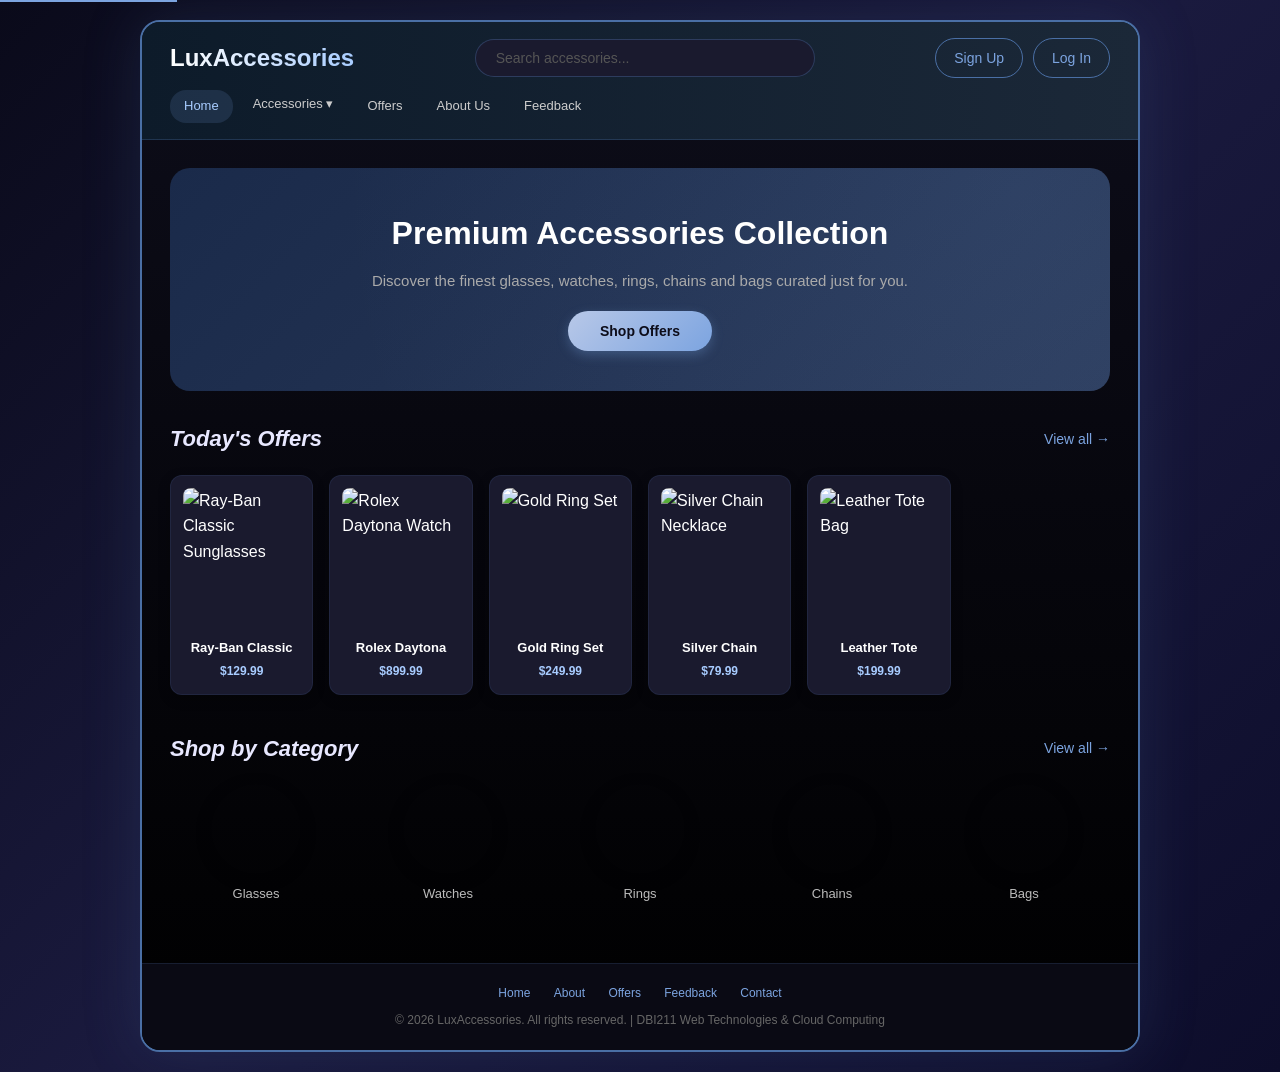
==== index.html @ 59a87c97 "Create index.html" ====
<!DOCTYPE html>
<html lang="en">
<head>
    <meta charset="UTF-8">
    <meta name="viewport" content="width=device-width, initial-scale=1.0">
    <meta name="description" content="LuxAccessories - Premium accessories store for glasses, watches, rings, chains and bags">
    <meta name="author" content="DBI211 Group Project">
    <title>LuxAccessories - Premium Accessories Store</title>
    <style>
        /* ===== CSS RESET & VARIABLES ===== */
        :root {
            --primary: #7ca4e0;
            --primary-light: #a8ccff;
            --primary-dark: #4a6fa5;
            --accent: #b8c8e8;
            --bg-dark: #0a0a1a;
            --bg-card: #0d0d1a;
            --bg-surface: #1a1a2e;
            --text: #ffffff;
            --text-muted: #aaaaaa;
            --text-dim: #666666;
            --success: #4CAF50;
            --danger: #e74c3c;
            --radius: 12px;
            --radius-lg: 20px;
            --shadow: 0 4px 20px rgba(74,111,165,0.2);
        }
        * { margin: 0; padding: 0; box-sizing: border-box; }
        body {
            font-family: 'Segoe UI', Tahoma, Geneva, Verdana, sans-serif;
            background: linear-gradient(135deg, #0a0a1a 0%, #1a1a3e 50%, #0d0d2b 100%);
            color: var(--text);
            min-height: 100vh;
            line-height: 1.6;
        }

        /* ===== MAIN SITE CONTAINER ===== */
        .site-wrapper {
            max-width: 1000px;
            margin: 20px auto;
            background: linear-gradient(180deg, #0d0d1a 0%, #000 100%);
            border: 2px solid var(--primary-dark);
            border-radius: var(--radius-lg);
            box-shadow: 0 0 60px rgba(74,111,165,0.2), inset 0 1px 0 rgba(255,255,255,0.05);
            overflow: hidden;
            min-height: 95vh;
            display: flex;
            flex-direction: column;
        }

        /* ===== HEADER & NAV ===== */
        .site-header {
            background: linear-gradient(90deg, #0d1b2a, #1b2838);
            padding: 16px 28px;
            border-bottom: 1px solid rgba(74,111,165,0.3);
        }
        .header-top {
            display: flex;
            align-items: center;
            justify-content: space-between;
            margin-bottom: 12px;
        }
        .logo {
            font-size: 24px;
            font-weight: 800;
            background: linear-gradient(90deg, #fff, var(--primary-light));
            -webkit-background-clip: text;
            -webkit-text-fill-color: transparent;
            background-clip: text;
            cursor: pointer;
        }
        .search-bar {
            background: var(--bg-surface);
            border: 1px solid rgba(74,111,165,0.4);
            border-radius: 24px;
            padding: 10px 20px;
            color: #fff;
            width: 340px;
            outline: none;
            font-size: 14px;
            transition: border-color 0.3s, box-shadow 0.3s;
        }
        .search-bar:focus {
            border-color: var(--primary);
            box-shadow: 0 0 12px rgba(124,164,224,0.3);
        }
        .search-bar::placeholder { color: #555; }
        .auth-links { display: flex; gap: 10px; }
        .auth-links a {
            color: var(--primary);
            text-decoration: none;
            font-size: 14px;
            font-weight: 500;
            padding: 8px 18px;
            border-radius: 20px;
            border: 1px solid var(--primary-dark);
            transition: all 0.25s;
            cursor: pointer;
        }
        .auth-links a:hover {
            background: var(--primary);
            color: #000;
        }
        /* Navigation Menu */
        .nav-menu {
            display: flex;
            gap: 6px;
            flex-wrap: wrap;
        }
        .nav-menu a {
            color: #ccc;
            text-decoration: none;
            font-size: 13px;
            padding: 6px 14px;
            border-radius: 16px;
            transition: all 0.2s;
            cursor: pointer;
        }
        .nav-menu a:hover, .nav-menu a.active {
            background: rgba(124,164,224,0.15);
            color: var(--primary-light);
        }

        /* ===== MAIN CONTENT ===== */
        .main-content { flex: 1; padding: 28px; }
        .page { display: none; animation: fadeIn 0.35s ease; }
        .page.active { display: block; }
        @keyframes fadeIn {
            from { opacity: 0; transform: translateY(10px); }
            to { opacity: 1; transform: translateY(0); }
        }

        /* ===== FOOTER ===== */
        .site-footer {
            background: #0a0a14;
            border-top: 1px solid rgba(74,111,165,0.2);
            padding: 20px 28px;
            text-align: center;
            font-size: 12px;
            color: var(--text-dim);
        }
        .footer-links { margin-bottom: 8px; }
        .footer-links a {
            color: var(--primary);
            text-decoration: none;
            margin: 0 10px;
            font-size: 12px;
        }
        .footer-links a:hover { text-decoration: underline; }

        /* ===== SECTION STYLES ===== */
        .section-header {
            display: flex;
            justify-content: space-between;
            align-items: center;
            margin-bottom: 18px;
        }
        .section-title {
            font-size: 22px;
            font-weight: 700;
            font-style: italic;
            color: #e8e8ff;
        }
        .view-all-link {
            color: var(--primary);
            text-decoration: none;
            font-size: 14px;
            cursor: pointer;
            transition: color 0.2s;
        }
        .view-all-link:hover { color: var(--primary-light); }

        /* ===== PRODUCT CARDS ===== */
        .products-grid {
            display: grid;
            grid-template-columns: repeat(auto-fill, minmax(140px, 1fr));
            gap: 16px;
            margin-bottom: 36px;
        }
        .product-card {
            background: #1a1a2e;
            border-radius: var(--radius);
            display: flex;
            flex-direction: column;
            align-items: center;
            justify-content: flex-end;
            padding: 12px;
            cursor: pointer;
            transition: transform 0.25s, box-shadow 0.25s;
            box-shadow: 0 4px 12px rgba(0,0,0,0.3);
            position: relative;
            overflow: hidden;
            border: 1px solid rgba(74,111,165,0.15);
        }
        .product-card img {
            width: 100%;
            height: 140px;
            object-fit: cover;
            border-radius: 8px;
            margin-bottom: 10px;
            image-rendering: auto;
            -webkit-backface-visibility: hidden;
            backface-visibility: hidden;
            transform: translateZ(0);
            transition: opacity 0.4s ease, transform 0.3s ease;
        }
        .product-card img.loaded { opacity: 1; }
        .product-card img:not(.loaded) { opacity: 0.6; }
        .product-card:active { transform: scale(0.97); }
        /* Product Detail Modal */
        .modal-overlay {
            position:fixed; top:0; left:0; width:100%; height:100%;
            background:rgba(0,0,0,0.85); z-index:9999;
            display:flex; align-items:center; justify-content:center;
            opacity:0; pointer-events:none;
            transition: opacity 0.3s ease;
            backdrop-filter: blur(4px);
        }
        .modal-overlay.active { opacity:1; pointer-events:all; }
        .modal-box {
            background:#1a1a2e; border-radius:var(--radius-lg); padding:30px; max-width:420px; width:90%;
            text-align:center; border:1px solid var(--primary-dark); box-shadow:0 0 50px rgba(124,164,224,0.35);
            transform: scale(0.9) translateY(20px);
            transition: transform 0.3s cubic-bezier(0.34,1.56,0.64,1);
        }
        .modal-overlay.active .modal-box { transform: scale(1) translateY(0); }
        .modal-box img { width:100%; height:220px; object-fit:cover; border-radius:var(--radius); margin-bottom:16px; }
        .modal-box h3 { color:#fff; margin-bottom:8px; font-size:20px; }
        .modal-box .price { color:var(--primary-light); font-size:18px; font-weight:700; margin-bottom:16px; display:block; }
        .modal-box .btn { margin:6px; }
        .product-card:hover {
            transform: translateY(-5px) scale(1.02);
            box-shadow: 0 12px 30px rgba(74,111,165,0.4);
            border-color: rgba(124,164,224,0.4);
        }
        .product-card span {
            color: #fff;
            font-weight: 600;
            font-size: 13px;
        }
        .product-card .price {
            font-size: 12px;
            color: var(--primary-light);
            margin-top: 4px;
            font-weight: 700;
        }

        /* ===== CATEGORY CIRCLES ===== */
        .categories-grid {
            display: grid;
            grid-template-columns: repeat(5, 1fr);
            gap: 20px;
            margin-bottom: 30px;
        }
        .category-item {
            display: flex;
            flex-direction: column;
            align-items: center;
            gap: 10px;
            cursor: pointer;
        }
        .category-circle {
            width: 90px;
            height: 90px;
            background: linear-gradient(145deg, #b8c8e8, #8a9fc8);
            border-radius: 50%;
            display: flex;
            align-items: center;
            justify-content: center;
            font-size: 28px;
            transition: transform 0.3s, box-shadow 0.3s;
            box-shadow: 0 4px 15px rgba(0,0,0,0.3);
        }
        .category-item:hover .category-circle {
            transform: scale(1.12);
            box-shadow: 0 8px 25px rgba(124,164,224,0.4);
        }
        .category-label {
            font-size: 13px;
            color: #bbb;
            font-weight: 500;
            transition: color 0.2s;
        }
        .category-item:hover .category-label { color: #fff; }

        /* ===== FORMS ===== */
        .form-page { max-width: 440px; margin: 0 auto; padding: 30px 0; }
        .form-page h2 {
            text-align: center;
            font-size: 28px;
            margin-bottom: 30px;
            background: linear-gradient(90deg, #fff, var(--primary-light));
            -webkit-background-clip: text;
            -webkit-text-fill-color: transparent;
            background-clip: text;
        }
        .form-group { margin-bottom: 18px; }
        .form-group label {
            display: block;
            font-size: 12px;
            color: var(--text-muted);
            margin-bottom: 6px;
            margin-left: 14px;
            font-weight: 500;
        }
        .form-group input, .form-group textarea, .form-group select {
            width: 100%;
            padding: 13px 20px;
            border-radius: 24px;
            border: 2px solid transparent;
            background: #fff;
            color: #000;
            font-size: 14px;
            outline: none;
            transition: border-color 0.3s, box-shadow 0.3s;
            font-family: inherit;
        }
        .form-group textarea {
            border-radius: var(--radius);
            min-height: 100px;
            resize: vertical;
        }
        .form-group select { cursor: pointer; }
        .form-group input:focus, .form-group textarea:focus, .form-group select:focus {
            border-color: var(--primary);
            box-shadow: 0 0 12px rgba(124,164,224,0.25);
        }
        .form-row { display: flex; gap: 12px; }
        .form-row .form-group { flex: 1; }
        .btn {
            padding: 12px 32px;
            border-radius: 24px;
            border: none;
            cursor: pointer;
            font-size: 14px;
            font-weight: 600;
            background: linear-gradient(135deg, var(--accent), var(--primary));
            color: #0d0d1a;
            transition: transform 0.2s, box-shadow 0.2s;
            box-shadow: 0 4px 12px rgba(124,164,224,0.3);
        }
        .btn:hover { transform: translateY(-2px); box-shadow: 0 6px 20px rgba(124,164,224,0.5); }
        .btn:active { transform: translateY(0); }
        .btn-secondary { background: linear-gradient(135deg, #333, #555); color: #fff; }
        .btn-success { background: linear-gradient(135deg, #4CAF50, #66BB6A); color: #fff; }
        .form-buttons { display: flex; gap: 14px; justify-content: center; margin-top: 24px; }
        .form-link { text-align: center; margin-top: 14px; font-size: 13px; color: #888; }
        .form-link a { color: var(--primary); cursor: pointer; text-decoration: none; }
        .form-link a:hover { color: var(--primary-light); }
        .input-wrapper { position: relative; }
        .input-wrapper input { padding-right: 120px; }
        .inline-btn {
            position: absolute; right: 6px; top: 50%; transform: translateY(-50%);
            padding: 8px 14px; border-radius: 18px; border: none;
            background: linear-gradient(135deg, var(--accent), var(--primary));
            font-size: 11px; font-weight: 600; cursor: pointer; color: #0d0d1a;
            transition: transform 0.2s;
        }
        .inline-btn:hover { transform: translateY(-50%) scale(1.05); }

        /* ===== ABOUT PAGE ===== */
        .about-content { max-width: 700px; margin: 0 auto; }
        .about-content h2 { font-size: 26px; margin-bottom: 20px; color: var(--primary-light); }
        .about-content p { color: #ccc; margin-bottom: 14px; font-size: 15px; }
        .about-img-grid {
            display: grid;
            grid-template-columns: repeat(3, 1fr);
            gap: 14px;
            margin: 24px 0;
        }
        .about-img {
            background: linear-gradient(145deg, #b8c8e8, #8a9fc8);
            border-radius: var(--radius);
            aspect-ratio: 4/3;
        }
        .about-table {
            width: 100%;
            border-collapse: collapse;
            margin: 20px 0;
            font-size: 14px;
        }
        .about-table th, .about-table td {
            padding: 12px 16px;
            text-align: left;
            border-bottom: 1px solid rgba(74,111,165,0.2);
        }
        .about-table th {
            background: var(--bg-surface);
            color: var(--primary-light);
            font-weight: 600;
        }
        .about-table td { color: #ccc; }
        .about-table tr:hover td { background: rgba(74,111,165,0.05); }

        /* ===== FEATURES LIST ===== */
        .features-list {
            list-style: none;
            display: grid;
            grid-template-columns: repeat(2, 1fr);
            gap: 12px;
            margin: 20px 0;
        }
        .features-list li {
            background: var(--bg-surface);
            padding: 14px 18px;
            border-radius: var(--radius);
            border-left: 3px solid var(--primary);
            font-size: 14px;
            color: #ccc;
        }

        /* ===== DROPDOWN MENU ===== */
        .dropdown { position: relative; display: inline-block; }
        .dropdown-content {
            display: none;
            position: absolute;
            top: 100%;
            left: 0;
            background: var(--bg-surface);
            border: 1px solid var(--primary-dark);
            border-radius: var(--radius);
            min-width: 160px;
            box-shadow: var(--shadow);
            z-index: 100;
            overflow: hidden;
        }
        .dropdown:hover .dropdown-content { display: block; }
        .dropdown-content a {
            display: block;
            padding: 10px 16px;
            color: #ccc;
            text-decoration: none;
            font-size: 13px;
            transition: background 0.2s;
        }
        .dropdown-content a:hover { background: rgba(124,164,224,0.1); color: #fff; }

        /* ===== RESPONSIVE ===== */
        @media (max-width: 768px) {
            .site-wrapper { margin: 10px; border-radius: 14px; }
            .header-top { flex-wrap: wrap; gap: 10px; }
            .search-bar { width: 100%; order: 3; }
            .categories-grid { grid-template-columns: repeat(3, 1fr); }
            .products-grid { grid-template-columns: repeat(2, 1fr); }
            .about-img-grid { grid-template-columns: repeat(2, 1fr); }
            .features-list { grid-template-columns: 1fr; }
            .form-row { flex-direction: column; }
        }

        /* ===== SCROLLBAR ===== */
        ::-webkit-scrollbar { width: 6px; }
        ::-webkit-scrollbar-track { background: transparent; }
        ::-webkit-scrollbar-thumb { background: var(--primary-dark); border-radius: 3px; }

        /* ===== HERO BANNER ===== */
        .hero-banner {
            background: linear-gradient(135deg, #1a2a4a, #2a3a5a);
            border-radius: var(--radius-lg);
            padding: 40px 30px;
            text-align: center;
            margin-bottom: 30px;
            position: relative;
            overflow: hidden;
        }
        .hero-banner::before {
            content: '';
            position: absolute;
            top: -50%; left: -50%; width: 200%; height: 200%;
            background: radial-gradient(circle at 70% 30%, rgba(124,164,224,0.1), transparent 50%);
        }
        .hero-banner h1 {
            font-size: 32px;
            margin-bottom: 10px;
            position: relative;
        }
        .hero-banner p {
            color: #aaa;
            font-size: 15px;
            position: relative;
        }
        .hero-banner .btn { margin-top: 18px; position: relative; }

        /* Accessibility: skip link */
        .skip-link {
            position: absolute;
            top: -40px;
            left: 0;
            background: var(--primary);
            color: #000;
            padding: 8px 16px;
            z-index: 1000;
            transition: top 0.3s;
        }
        .skip-link:focus { top: 0; }
    </style>
</head>
<body>
<!-- Skip to content for accessibility -->
<a href="#main-content" class="skip-link">Skip to main content</a>

<div class="site-wrapper">
    <!-- ===== HEADER ===== -->
    <header class="site-header">
        <div class="header-top">
            <div class="logo" onclick="showPage('page-home')">LuxAccessories</div>
            <input class="search-bar" type="search" placeholder="Search accessories..." aria-label="Search accessories">
            <div class="auth-links">
                <a onclick="showPage('page-signup')" role="button" tabindex="0">Sign Up</a>
                <a onclick="showPage('page-login')" role="button" tabindex="0">Log In</a>
            </div>
        </div>
        <nav class="nav-menu" aria-label="Main navigation">
            <a onclick="showPage('page-home')" class="active">Home</a>
            <div class="dropdown">
                <a onclick="showPage('page-accessories')">Accessories &#9662;</a>
                <div class="dropdown-content">
                    <a onclick="filterAccessories('all')">All Accessories</a>
                    <a onclick="filterAccessories('glasses')">Glasses</a>
                    <a onclick="filterAccessories('watches')">Watches</a>
                    <a onclick="filterAccessories('rings')">Rings</a>
                    <a onclick="filterAccessories('chains')">Chains</a>
                    <a onclick="filterAccessories('bags')">Bags</a>
                </div>
            </div>
            <a onclick="showPage('page-offers')">Offers</a>
            <a onclick="showPage('page-about')">About Us</a>
            <a onclick="showPage('page-feedback')">Feedback</a>
        </nav>
    </header>

    <!-- ===== MAIN CONTENT ===== -->
    <main class="main-content" id="main-content">

        <!-- PAGE: HOME -->
        <div class="page active" id="page-home">
            <div class="hero-banner">
                <h1>Premium Accessories Collection</h1>
                <p>Discover the finest glasses, watches, rings, chains and bags curated just for you.</p>
                <button class="btn" onclick="showPage('page-offers')">Shop Offers</button>
            </div>

            <div class="section-header">
                <h2 class="section-title">Today's Offers</h2>
                <a class="view-all-link" onclick="showPage('page-offers')">View all &rarr;</a>
            </div>
            <div class="products-grid">
                <div class="product-card"><img src="https://images.unsplash.com/photo-1572635196237-14b3f281503f?w=600&h=600&fit=crop&q=80" alt="Ray-Ban Classic Sunglasses"><span>Ray-Ban Classic</span><span class="price">$129.99</span></div>
                <div class="product-card"><img src="https://images.unsplash.com/photo-1524592094714-0f0654e20314?w=600&h=600&fit=crop&q=80" alt="Rolex Daytona Watch"><span>Rolex Daytona</span><span class="price">$899.99</span></div>
                <div class="product-card"><img src="https://images.unsplash.com/photo-1605100804763-247f67b3557e?w=600&h=600&fit=crop&q=80" alt="Gold Ring Set"><span>Gold Ring Set</span><span class="price">$249.99</span></div>
                <div class="product-card"><img src="https://images.unsplash.com/photo-1599643478518-a784e5dc4c8f?w=600&h=600&fit=crop&q=80" alt="Silver Chain Necklace"><span>Silver Chain</span><span class="price">$79.99</span></div>
                <div class="product-card"><img src="https://images.unsplash.com/photo-1548036328-c9fa89d128fa?w=600&h=600&fit=crop&q=80" alt="Leather Tote Bag"><span>Leather Tote</span><span class="price">$199.99</span></div>
            </div>

            <div class="section-header">
                <h2 class="section-title">Shop by Category</h2>
                <a class="view-all-link" onclick="showPage('page-accessories')">View all &rarr;</a>
            </div>
            <div class="categories-grid">
                <div class="category-item" onclick="showPage('page-accessories')">
                    <div class="category-circle" style="background:url('https://images.unsplash.com/photo-1511499767150-a48a237f0083?w=400&h=400&fit=crop&q=80') center/cover;"></div>
                    <span class="category-label">Glasses</span>
                </div>
                <div class="category-item" onclick="showPage('page-accessories')">
                    <div class="category-circle" style="background:url('https://images.unsplash.com/photo-1523275335684-37898b6baf30?w=400&h=400&fit=crop&q=80') center/cover;"></div>
                    <span class="category-label">Watches</span>
                </div>
                <div class="category-item" onclick="showPage('page-accessories')">
                    <div class="category-circle" style="background:url('https://images.unsplash.com/photo-1603561591411-07134e71a2a9?w=400&h=400&fit=crop&q=80') center/cover;"></div>
                    <span class="category-label">Rings</span>
                </div>
                <div class="category-item" onclick="showPage('page-accessories')">
                    <div class="category-circle" style="background:url('https://images.unsplash.com/photo-1611652022419-a9419f74343d?w=400&h=400&fit=crop&q=80') center/cover;"></div>
                    <span class="category-label">Chains</span>
                </div>
                <div class="category-item" onclick="showPage('page-accessories')">
                    <div class="category-circle" style="background:url('https://images.unsplash.com/photo-1553062407-98eeb64c6a62?w=400&h=400&fit=crop&q=80') center/cover;"></div>
                    <span class="category-label">Bags</span>
                </div>
            </div>
        </div>

        <!-- PAGE: OFFERS -->
        <div class="page" id="page-offers">
            <div class="section-header">
                <h2 class="section-title">All Offers</h2>
            </div>
            <div class="products-grid" id="offers-grid"></div>
        </div>

        <!-- PAGE: ACCESSORIES -->
        <div class="page" id="page-accessories">
            <div class="section-header">
                <h2 class="section-title">Accessories List</h2>
            </div>
            <div class="products-grid" id="accessories-grid"></div>
        </div>

        <!-- PAGE: ABOUT -->
        <div class="page" id="page-about">
            <div class="about-content">
                <h2>About LuxAccessories</h2>
                <p>Welcome to LuxAccessories, your one-stop destination for premium fashion accessories. Founded in 2024, we are passionate about bringing you the finest collection of glasses, watches, rings, chains, and bags from around the world.</p>
                <p>Our team of expert curators hand-picks each item to ensure quality, style, and value. Whether you're looking for a statement piece or everyday elegance, we have something for everyone.</p>

                <div class="about-img-grid">
                    <div class="about-img" title="Our Store" style="background:url('https://images.unsplash.com/photo-1441986300917-64674bd600d8?w=400&h=300&fit=crop') center/cover;"></div>
                    <div class="about-img" title="Our Team" style="background:url('https://images.unsplash.com/photo-1556742049-0cfed4f6a45d?w=400&h=300&fit=crop') center/cover;"></div>
                    <div class="about-img" title="Our Products" style="background:url('https://images.unsplash.com/photo-1490707843896-1812d532f770?w=400&h=300&fit=crop') center/cover;"></div>
                </div>

                <h2 style="font-size:20px; margin-top:30px;">Why Choose Us</h2>
                <ul class="features-list">
                    <li>100% Authentic Products</li>
                    <li>Free Shipping Over $50</li>
                    <li>30-Day Return Policy</li>
                    <li>24/7 Customer Support</li>
                    <li>Secure Payment Options</li>
                    <li>Expert Style Advice</li>
                </ul>

                <h2 style="font-size:20px; margin-top:30px;">Our Product Range</h2>
                <table class="about-table">
                    <thead>
                        <tr><th>Category</th><th>Items Available</th><th>Price Range</th><th>Rating</th></tr>
                    </thead>
                    <tbody>
                        <tr><td>Glasses</td><td>150+</td><td>$49 - $599</td><td>4.8/5</td></tr>
                        <tr><td>Watches</td><td>200+</td><td>$99 - $2,999</td><td>4.9/5</td></tr>
                        <tr><td>Rings</td><td>300+</td><td>$29 - $1,499</td><td>4.7/5</td></tr>
                        <tr><td>Chains</td><td>180+</td><td>$39 - $899</td><td>4.6/5</td></tr>
                        <tr><td>Bags</td><td>250+</td><td>$59 - $1,999</td><td>4.8/5</td></tr>
                    </tbody>
                </table>

                <h2 style="font-size:20px; margin-top:30px;">Visit Us</h2>
                <p>Store Address: 123 Fashion Street, Melbourne VIC 3000, Australia</p>
                <p>Phone: +61 3 9000 1234 | Email: <a href="mailto:info@luxaccessories.com" style="color:var(--primary)">info@luxaccessories.com</a></p>
                <p>Opening Hours: Mon-Sat 9:00 AM - 8:00 PM | Sun 10:00 AM - 6:00 PM</p>
            </div>
        </div>

        <!-- PAGE: FEEDBACK -->
        <div class="page" id="page-feedback">
            <div class="form-page">
                <h2>Send Us Feedback</h2>
                <form id="feedbackForm" onsubmit="return handleFeedback(event)">
                    <div class="form-row">
                        <div class="form-group">
                            <label for="fb-fname">First Name *</label>
                            <input type="text" id="fb-fname" required placeholder="John">
                        </div>
                        <div class="form-group">
                            <label for="fb-lname">Last Name *</label>
                            <input type="text" id="fb-lname" required placeholder="Doe">
                        </div>
                    </div>
                    <div class="form-group">
                        <label for="fb-email">Email Address *</label>
                        <input type="email" id="fb-email" required placeholder="john@example.com">
                    </div>
                    <div class="form-group">
                        <label for="fb-phone">Phone Number</label>
                        <input type="tel" id="fb-phone" placeholder="+61 400 000 000">
                    </div>
                    <div class="form-group">
                        <label for="fb-subject">Subject *</label>
                        <select id="fb-subject" required>
                            <option value="">Select a topic...</option>
                            <option value="product">Product Inquiry</option>
                            <option value="order">Order Issue</option>
                            <option value="suggestion">Suggestion</option>
                            <option value="complaint">Complaint</option>
                            <option value="other">Other</option>
                        </select>
                    </div>
                    <div class="form-group">
                        <label for="fb-rating">Rating</label>
                        <select id="fb-rating">
                            <option value="5">Excellent (5/5)</option>
                            <option value="4">Good (4/5)</option>
                            <option value="3">Average (3/5)</option>
                            <option value="2">Poor (2/5)</option>
                            <option value="1">Terrible (1/5)</option>
                        </select>
                    </div>
                    <div class="form-group">
                        <label for="fb-message">Your Message *</label>
                        <textarea id="fb-message" required placeholder="Tell us what you think..."></textarea>
                    </div>
                    <div class="form-buttons">
                        <button type="reset" class="btn btn-secondary">Clear</button>
                        <button type="submit" class="btn">Submit Feedback</button>
                    </div>
                </form>
                <div id="feedback-success" style="display:none; text-align:center; margin-top:20px; padding:16px; background:rgba(76,175,80,0.1); border-radius:12px; border:1px solid var(--success);">
                    <p style="color:var(--success); font-weight:600;">Thank you! Your feedback has been submitted successfully.</p>
                </div>
            </div>
        </div>

        <!-- PAGE: LOGIN -->
        <div class="page" id="page-login">
            <div class="form-page">
                <h2>Log In</h2>
                <div class="form-group">
                    <label for="login-email">Email / Phone Number</label>
                    <input type="text" id="login-email" placeholder="Enter your email or phone">
                </div>
                <div class="form-group">
                    <label for="login-pass">Password</label>
                    <input type="password" id="login-pass" placeholder="Enter your password">
                </div>
                <div class="form-buttons">
                    <button class="btn btn-secondary" onclick="showPage('page-signup')">Sign Up</button>
                    <button class="btn" onclick="alert('Login successful!')">Log In</button>
                </div>
                <div class="form-link"><a onclick="showPage('page-forgot')">Forgot password?</a></div>
            </div>
        </div>

        <!-- PAGE: SIGN UP -->
        <div class="page" id="page-signup">
            <div class="form-page">
                <h2>Create Account</h2>
                <div class="form-row">
                    <div class="form-group">
                        <label for="signup-fname">First Name</label>
                        <input type="text" id="signup-fname" placeholder="John">
                    </div>
                    <div class="form-group">
                        <label for="signup-lname">Last Name</label>
                        <input type="text" id="signup-lname" placeholder="Doe">
                    </div>
                </div>
                <div class="form-group">
                    <label for="signup-email">Email / Phone Number</label>
                    <input type="text" id="signup-email" placeholder="Enter email or phone">
                </div>
                <div class="form-group">
                    <label for="signup-pass">Password</label>
                    <input type="password" id="signup-pass" placeholder="Create a password">
                </div>
                <div class="form-group">
                    <label for="signup-confirm">Confirm Password</label>
                    <input type="password" id="signup-confirm" placeholder="Confirm your password">
                </div>
                <div class="form-buttons">
                    <button class="btn" onclick="handleSignup()">Sign Up</button>
                    <button class="btn btn-secondary" onclick="showPage('page-login')">Log In</button>
                </div>
                <div id="signup-success" style="display:none; text-align:center; margin-top:20px; padding:16px; background:rgba(76,175,80,0.1); border-radius:12px; border:1px solid var(--success);"><p style="color:var(--success); font-weight:600;">Account created successfully! Redirecting to login...</p></div>
                <div class="form-link"><a onclick="showPage('page-forgot')">Forgot password?</a></div>
            </div>
        </div>

        <!-- PAGE: FORGOT PASSWORD -->
        <div class="page" id="page-forgot">
            <div class="form-page">
                <h2>Reset Password</h2>
                <div class="form-group">
                    <label>Email / Phone Number</label>
                    <div class="input-wrapper">
                        <input type="text" id="forgot-email" placeholder="Enter your email or phone">
                        <button type="button" class="inline-btn" onclick="handleGetCode()">Get Code</button>
                    </div>
                </div>
                <div id="code-sent-msg" style="display:none; color:var(--success); font-size:12px; margin:-10px 0 10px 14px;">Code sent! Check your inbox.</div>
                <div class="form-group">
                    <label>Confirmation Code</label>
                    <div class="input-wrapper">
                        <input type="text" id="forgot-code" placeholder="Enter the code">
                        <button type="button" class="inline-btn" onclick="handleConfirmCode()">Confirm</button>
                    </div>
                </div>
                <div id="code-confirmed-msg" style="display:none; color:var(--success); font-size:12px; margin:-10px 0 10px 14px;">Code confirmed!</div>
                <div class="form-group">
                    <label>New Password</label>
                    <input type="password" id="forgot-newpass" placeholder="Enter new password">
                </div>
                <div class="form-group">
                    <label>Confirm New Password</label>
                    <input type="password" id="forgot-confirmpass" placeholder="Confirm new password">
                </div>
                <div class="form-buttons">
                    <button class="btn btn-success" onclick="handleChangePassword()">Change Password</button>
                </div>
                <div id="password-changed-msg" style="display:none; text-align:center; margin-top:16px; padding:14px; background:rgba(76,175,80,0.1); border-radius:12px; border:1px solid var(--success);"><p style="color:var(--success); font-weight:600;">Password changed successfully!</p></div>
                <div class="form-link"><a onclick="showPage('page-login')">Back to Login</a></div>
            </div>
        </div>

    </main>

    <!-- Product Detail Modal -->
    <div class="modal-overlay" id="productModal" onclick="closeModal(event)">
        <div class="modal-box">
            <img id="modal-img" src="" alt="Product">
            <h3 id="modal-name"></h3>
            <span class="price" id="modal-price"></span>
            <button class="btn" onclick="alert('Added to cart!')">Add to Cart</button>
            <button class="btn btn-secondary" onclick="document.getElementById('productModal').classList.remove('active')">Close</button>
        </div>
    </div>

    <!-- ===== FOOTER ===== -->
    <footer class="site-footer">
        <div class="footer-links">
            <a onclick="showPage('page-home')">Home</a>
            <a onclick="showPage('page-about')">About</a>
            <a onclick="showPage('page-offers')">Offers</a>
            <a onclick="showPage('page-feedback')">Feedback</a>
            <a href="mailto:info@luxaccessories.com">Contact</a>
        </div>
        <p>&copy; 2026 LuxAccessories. All rights reserved. | DBI211 Web Technologies &amp; Cloud Computing</p>
    </footer>
</div>

<script>
    /* ===== PAGE NAVIGATION ===== */
    function showPage(id) {
        document.querySelectorAll('.page').forEach(p => p.classList.remove('active'));
        document.getElementById(id).classList.add('active');
        // Update active nav link
        document.querySelectorAll('.nav-menu > a').forEach(a => a.classList.remove('active'));
        const navMap = {'page-home':0,'page-accessories':1,'page-offers':2,'page-about':3,'page-feedback':4};
        const navLinks = document.querySelectorAll('.nav-menu > a');
        if(navMap[id] !== undefined && navLinks[navMap[id]]) navLinks[navMap[id]].classList.add('active');
        window.scrollTo({top:0, behavior:'smooth'});
    }

    /* ===== POPULATE OFFERS GRID ===== */
    const offerItems = [
        {name:'Ray-Ban Aviator', price:'$99.99', img:'https://images.unsplash.com/photo-1473496169904-658ba7c44d8a?w=600&h=600&fit=crop&q=80'},
        {name:'Casio G-Shock', price:'$149.99', img:'https://images.unsplash.com/photo-1533139502658-0198f920d8e8?w=600&h=600&fit=crop&q=80'},
        {name:'Diamond Ring', price:'$399.99', img:'https://images.unsplash.com/photo-1605100804763-247f67b3557e?w=600&h=600&fit=crop&q=80'},
        {name:'Cuban Chain', price:'$89.99', img:'https://images.unsplash.com/photo-1611652022419-a9419f74343d?w=600&h=600&fit=crop&q=80'},
        {name:'Coach Bag', price:'$249.99', img:'https://images.unsplash.com/photo-1584917865442-de89df76afd3?w=600&h=600&fit=crop&q=80'},
        {name:'Prada Sunglasses', price:'$279.99', img:'https://images.unsplash.com/photo-1577803645773-f96470509666?w=600&h=600&fit=crop&q=80'},
        {name:'Seiko Watch', price:'$199.99', img:'https://images.unsplash.com/photo-1522312346375-d1a52e2b99b3?w=600&h=600&fit=crop&q=80'},
        {name:'Pearl Ring Set', price:'$159.99', img:'https://images.unsplash.com/photo-1603561591411-07134e71a2a9?w=600&h=600&fit=crop&q=80'},
        {name:'Rope Chain Gold', price:'$119.99', img:'https://images.unsplash.com/photo-1599643478518-a784e5dc4c8f?w=600&h=600&fit=crop&q=80'},
        {name:'Gucci Tote', price:'$599.99', img:'https://images.unsplash.com/photo-1548036328-c9fa89d128fa?w=600&h=600&fit=crop&q=80'}
    ];
    const offersGrid = document.getElementById('offers-grid');
    offerItems.forEach(item => {
        offersGrid.innerHTML += `<div class="product-card"><img src="${item.img}" alt="${item.name}"><span>${item.name}</span><span class="price">${item.price}</span></div>`;
    });

    /* ===== POPULATE ACCESSORIES GRID ===== */
    const accessoryItems = [
        {name:'Oakley Sport', price:'$179.99', img:'https://images.unsplash.com/photo-1574258495973-f010dfbb5371?w=600&h=600&fit=crop&q=80', category:'glasses'},
        {name:'Fossil Hybrid', price:'$229.99', img:'https://images.unsplash.com/photo-1524592094714-0f0654e20314?w=600&h=600&fit=crop&q=80', category:'watches'},
        {name:'Emerald Ring', price:'$349.99', img:'https://images.unsplash.com/photo-1605100804763-247f67b3557e?w=600&h=600&fit=crop&q=80', category:'rings'},
        {name:'Figaro Chain', price:'$69.99', img:'https://images.unsplash.com/photo-1602751584552-8ba73aad10e1?w=600&h=600&fit=crop&q=80', category:'chains'},
        {name:'Leather Clutch', price:'$129.99', img:'https://images.unsplash.com/photo-1566150905458-1bf1fc113f0d?w=600&h=600&fit=crop&q=80', category:'bags'},
        {name:'Tom Ford Frames', price:'$319.99', img:'https://images.unsplash.com/photo-1511499767150-a48a237f0083?w=600&h=600&fit=crop&q=80', category:'glasses'},
        {name:'Apple Watch', price:'$399.99', img:'https://images.unsplash.com/photo-1551816230-ef5deaed4a26?w=600&h=600&fit=crop&q=80', category:'watches'},
        {name:'Sapphire Band', price:'$449.99', img:'https://images.unsplash.com/photo-1608042314453-ae338d80c427?w=600&h=600&fit=crop&q=80', category:'rings'},
        {name:'Tennis Bracelet', price:'$199.99', img:'https://images.unsplash.com/photo-1573408301185-9146fe634ad0?w=600&h=600&fit=crop&q=80', category:'chains'},
        {name:'Backpack Pro', price:'$159.99', img:'https://images.unsplash.com/photo-1553062407-98eeb64c6a62?w=600&h=600&fit=crop&q=80', category:'bags'}
    ];
    const accessoriesGrid = document.getElementById('accessories-grid');
    accessoryItems.forEach(item => {
        accessoriesGrid.innerHTML += `<div class="product-card" data-category="${item.category}"><img src="${item.img}" alt="${item.name}"><span>${item.name}</span><span class="price">${item.price}</span></div>`;
    });

    /* ===== FILTER ACCESSORIES BY CATEGORY ===== */
    function filterAccessories(category) {
        showPage('page-accessories');
        const cards = accessoriesGrid.querySelectorAll('.product-card');
        cards.forEach(card => {
            if (category === 'all' || card.dataset.category === category) {
                card.style.display = '';
            } else {
                card.style.display = 'none';
            }
        });
    }

    /* ===== FEEDBACK FORM VALIDATION ===== */
    function handleFeedback(e) {
        e.preventDefault();
        const form = document.getElementById('feedbackForm');
        const success = document.getElementById('feedback-success');
        form.style.display = 'none';
        success.style.display = 'block';
        return false;
    }

    /* ===== SIGNUP HANDLER ===== */
    function handleSignup() {
        const fname = document.getElementById('signup-fname').value.trim();
        const email = document.getElementById('signup-email').value.trim();
        const pass = document.getElementById('signup-pass').value;
        const confirm = document.getElementById('signup-confirm').value;
        if(!fname || !email || !pass) { alert('Please fill in all required fields.'); return; }
        if(pass !== confirm) { alert('Passwords do not match!'); return; }
        if(pass.length < 6) { alert('Password must be at least 6 characters.'); return; }
        document.getElementById('signup-success').style.display = 'block';
        setTimeout(() => { showPage('page-login'); document.getElementById('signup-success').style.display = 'none'; }, 2000);
    }

    /* ===== FORGOT PASSWORD HANDLERS ===== */
    function handleGetCode() {
        const email = document.getElementById('forgot-email').value.trim();
        if(!email) { alert('Please enter your email or phone number.'); return; }
        document.getElementById('code-sent-msg').style.display = 'block';
    }
    function handleConfirmCode() {
        const code = document.getElementById('forgot-code').value.trim();
        if(!code) { alert('Please enter the confirmation code.'); return; }
        document.getElementById('code-confirmed-msg').style.display = 'block';
    }
    function handleChangePassword() {
        const newPass = document.getElementById('forgot-newpass').value;
        const confirmPass = document.getElementById('forgot-confirmpass').value;
        if(!newPass || !confirmPass) { alert('Please fill in both password fields.'); return; }
        if(newPass !== confirmPass) { alert('Passwords do not match!'); return; }
        if(newPass.length < 6) { alert('Password must be at least 6 characters.'); return; }
        document.getElementById('password-changed-msg').style.display = 'block';
        setTimeout(() => { showPage('page-login'); document.getElementById('password-changed-msg').style.display = 'none'; }, 2000);
    }

    /* ===== PRODUCT MODAL ===== */
    function showModal(name, price, img) {
        document.getElementById('modal-img').src = img;
        document.getElementById('modal-name').textContent = name;
        document.getElementById('modal-price').textContent = price;
        document.getElementById('productModal').classList.add('active');
    }
    function closeModal(e) {
        if(e.target === document.getElementById('productModal')) {
            document.getElementById('productModal').classList.remove('active');
        }
    }
    // Make all product cards clickable
    document.querySelectorAll('.product-card').forEach(card => {
        card.addEventListener('click', function() {
            const img = this.querySelector('img').src;
            const name = this.querySelector('span').textContent;
            const price = this.querySelector('.price').textContent;
            showModal(name, price, img);
        });
    });

    /* ===== IMAGE LOAD EFFECT ===== */
    document.querySelectorAll('.product-card img').forEach(img => {
        if(img.complete) img.classList.add('loaded');
        else img.addEventListener('load', () => img.classList.add('loaded'));
    });

    /* ===== CLOSE MODAL ON ESCAPE ===== */
    document.addEventListener('keydown', function(e) {
        if(e.key === 'Escape') document.getElementById('productModal').classList.remove('active');
    });

    /* ===== SEARCH FUNCTIONALITY ===== */
    document.querySelector('.search-bar').addEventListener('keypress', function(e) {
        if(e.key === 'Enter') {
            const query = this.value.toLowerCase().trim();
            if(query.includes('glass') || query.includes('watch') || query.includes('ring') || query.includes('chain') || query.includes('bag')) {
                showPage('page-accessories');
            } else if(query.includes('offer') || query.includes('deal') || query.includes('sale')) {
                showPage('page-offers');
            } else if(query.includes('about')) {
                showPage('page-about');
            } else if(query.includes('feedback') || query.includes('contact')) {
                showPage('page-feedback');
            }
        }
    });
</script>
</body>
</html>
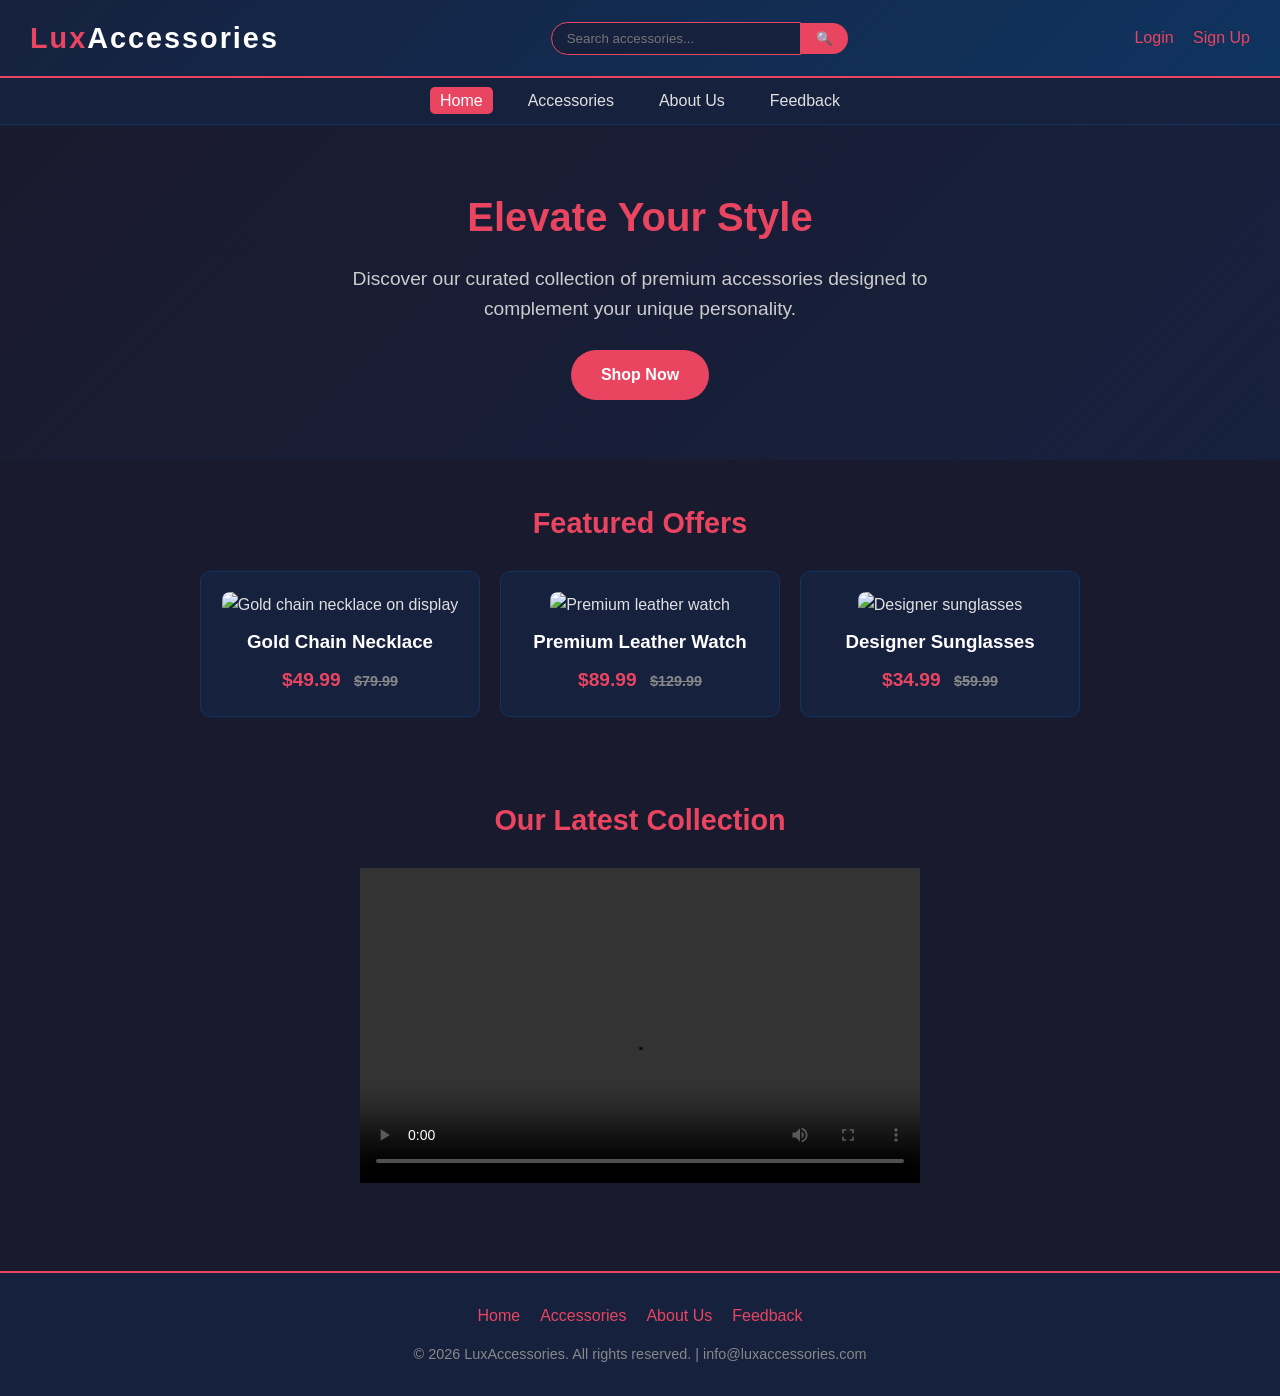
==== commit 1208a150: "Add files via upload" ====
--- a/index.html
+++ b/index.html
@@ -1,974 +1,86 @@
-<!DOCTYPE html>
-<html lang="en">
-<head>
-    <meta charset="UTF-8">
-    <meta name="viewport" content="width=device-width, initial-scale=1.0">
-    <meta name="description" content="LuxAccessories - Premium accessories store for glasses, watches, rings, chains and bags">
-    <meta name="author" content="DBI211 Group Project">
-    <title>LuxAccessories - Premium Accessories Store</title>
-    <style>
-        /* ===== CSS RESET & VARIABLES ===== */
-        :root {
-            --primary: #7ca4e0;
-            --primary-light: #a8ccff;
-            --primary-dark: #4a6fa5;
-            --accent: #b8c8e8;
-            --bg-dark: #0a0a1a;
-            --bg-card: #0d0d1a;
-            --bg-surface: #1a1a2e;
-            --text: #ffffff;
-            --text-muted: #aaaaaa;
-            --text-dim: #666666;
-            --success: #4CAF50;
-            --danger: #e74c3c;
-            --radius: 12px;
-            --radius-lg: 20px;
-            --shadow: 0 4px 20px rgba(74,111,165,0.2);
-        }
-        * { margin: 0; padding: 0; box-sizing: border-box; }
-        body {
-            font-family: 'Segoe UI', Tahoma, Geneva, Verdana, sans-serif;
-            background: linear-gradient(135deg, #0a0a1a 0%, #1a1a3e 50%, #0d0d2b 100%);
-            color: var(--text);
-            min-height: 100vh;
-            line-height: 1.6;
-        }
-
-        /* ===== MAIN SITE CONTAINER ===== */
-        .site-wrapper {
-            max-width: 1000px;
-            margin: 20px auto;
-            background: linear-gradient(180deg, #0d0d1a 0%, #000 100%);
-            border: 2px solid var(--primary-dark);
-            border-radius: var(--radius-lg);
-            box-shadow: 0 0 60px rgba(74,111,165,0.2), inset 0 1px 0 rgba(255,255,255,0.05);
-            overflow: hidden;
-            min-height: 95vh;
-            display: flex;
-            flex-direction: column;
-        }
-
-        /* ===== HEADER & NAV ===== */
-        .site-header {
-            background: linear-gradient(90deg, #0d1b2a, #1b2838);
-            padding: 16px 28px;
-            border-bottom: 1px solid rgba(74,111,165,0.3);
-        }
-        .header-top {
-            display: flex;
-            align-items: center;
-            justify-content: space-between;
-            margin-bottom: 12px;
-        }
-        .logo {
-            font-size: 24px;
-            font-weight: 800;
-            background: linear-gradient(90deg, #fff, var(--primary-light));
-            -webkit-background-clip: text;
-            -webkit-text-fill-color: transparent;
-            background-clip: text;
-            cursor: pointer;
-        }
-        .search-bar {
-            background: var(--bg-surface);
-            border: 1px solid rgba(74,111,165,0.4);
-            border-radius: 24px;
-            padding: 10px 20px;
-            color: #fff;
-            width: 340px;
-            outline: none;
-            font-size: 14px;
-            transition: border-color 0.3s, box-shadow 0.3s;
-        }
-        .search-bar:focus {
-            border-color: var(--primary);
-            box-shadow: 0 0 12px rgba(124,164,224,0.3);
-        }
-        .search-bar::placeholder { color: #555; }
-        .auth-links { display: flex; gap: 10px; }
-        .auth-links a {
-            color: var(--primary);
-            text-decoration: none;
-            font-size: 14px;
-            font-weight: 500;
-            padding: 8px 18px;
-            border-radius: 20px;
-            border: 1px solid var(--primary-dark);
-            transition: all 0.25s;
-            cursor: pointer;
-        }
-        .auth-links a:hover {
-            background: var(--primary);
-            color: #000;
-        }
-        /* Navigation Menu */
-        .nav-menu {
-            display: flex;
-            gap: 6px;
-            flex-wrap: wrap;
-        }
-        .nav-menu a {
-            color: #ccc;
-            text-decoration: none;
-            font-size: 13px;
-            padding: 6px 14px;
-            border-radius: 16px;
-            transition: all 0.2s;
-            cursor: pointer;
-        }
-        .nav-menu a:hover, .nav-menu a.active {
-            background: rgba(124,164,224,0.15);
-            color: var(--primary-light);
-        }
-
-        /* ===== MAIN CONTENT ===== */
-        .main-content { flex: 1; padding: 28px; }
-        .page { display: none; animation: fadeIn 0.35s ease; }
-        .page.active { display: block; }
-        @keyframes fadeIn {
-            from { opacity: 0; transform: translateY(10px); }
-            to { opacity: 1; transform: translateY(0); }
-        }
-
-        /* ===== FOOTER ===== */
-        .site-footer {
-            background: #0a0a14;
-            border-top: 1px solid rgba(74,111,165,0.2);
-            padding: 20px 28px;
-            text-align: center;
-            font-size: 12px;
-            color: var(--text-dim);
-        }
-        .footer-links { margin-bottom: 8px; }
-        .footer-links a {
-            color: var(--primary);
-            text-decoration: none;
-            margin: 0 10px;
-            font-size: 12px;
-        }
-        .footer-links a:hover { text-decoration: underline; }
-
-        /* ===== SECTION STYLES ===== */
-        .section-header {
-            display: flex;
-            justify-content: space-between;
-            align-items: center;
-            margin-bottom: 18px;
-        }
-        .section-title {
-            font-size: 22px;
-            font-weight: 700;
-            font-style: italic;
-            color: #e8e8ff;
-        }
-        .view-all-link {
-            color: var(--primary);
-            text-decoration: none;
-            font-size: 14px;
-            cursor: pointer;
-            transition: color 0.2s;
-        }
-        .view-all-link:hover { color: var(--primary-light); }
-
-        /* ===== PRODUCT CARDS ===== */
-        .products-grid {
-            display: grid;
-            grid-template-columns: repeat(auto-fill, minmax(140px, 1fr));
-            gap: 16px;
-            margin-bottom: 36px;
-        }
-        .product-card {
-            background: #1a1a2e;
-            border-radius: var(--radius);
-            display: flex;
-            flex-direction: column;
-            align-items: center;
-            justify-content: flex-end;
-            padding: 12px;
-            cursor: pointer;
-            transition: transform 0.25s, box-shadow 0.25s;
-            box-shadow: 0 4px 12px rgba(0,0,0,0.3);
-            position: relative;
-            overflow: hidden;
-            border: 1px solid rgba(74,111,165,0.15);
-        }
-        .product-card img {
-            width: 100%;
-            height: 140px;
-            object-fit: cover;
-            border-radius: 8px;
-            margin-bottom: 10px;
-            image-rendering: auto;
-            -webkit-backface-visibility: hidden;
-            backface-visibility: hidden;
-            transform: translateZ(0);
-            transition: opacity 0.4s ease, transform 0.3s ease;
-        }
-        .product-card img.loaded { opacity: 1; }
-        .product-card img:not(.loaded) { opacity: 0.6; }
-        .product-card:active { transform: scale(0.97); }
-        /* Product Detail Modal */
-        .modal-overlay {
-            position:fixed; top:0; left:0; width:100%; height:100%;
-            background:rgba(0,0,0,0.85); z-index:9999;
-            display:flex; align-items:center; justify-content:center;
-            opacity:0; pointer-events:none;
-            transition: opacity 0.3s ease;
-            backdrop-filter: blur(4px);
-        }
-        .modal-overlay.active { opacity:1; pointer-events:all; }
-        .modal-box {
-            background:#1a1a2e; border-radius:var(--radius-lg); padding:30px; max-width:420px; width:90%;
-            text-align:center; border:1px solid var(--primary-dark); box-shadow:0 0 50px rgba(124,164,224,0.35);
-            transform: scale(0.9) translateY(20px);
-            transition: transform 0.3s cubic-bezier(0.34,1.56,0.64,1);
-        }
-        .modal-overlay.active .modal-box { transform: scale(1) translateY(0); }
-        .modal-box img { width:100%; height:220px; object-fit:cover; border-radius:var(--radius); margin-bottom:16px; }
-        .modal-box h3 { color:#fff; margin-bottom:8px; font-size:20px; }
-        .modal-box .price { color:var(--primary-light); font-size:18px; font-weight:700; margin-bottom:16px; display:block; }
-        .modal-box .btn { margin:6px; }
-        .product-card:hover {
-            transform: translateY(-5px) scale(1.02);
-            box-shadow: 0 12px 30px rgba(74,111,165,0.4);
-            border-color: rgba(124,164,224,0.4);
-        }
-        .product-card span {
-            color: #fff;
-            font-weight: 600;
-            font-size: 13px;
-        }
-        .product-card .price {
-            font-size: 12px;
-            color: var(--primary-light);
-            margin-top: 4px;
-            font-weight: 700;
-        }
-
-        /* ===== CATEGORY CIRCLES ===== */
-        .categories-grid {
-            display: grid;
-            grid-template-columns: repeat(5, 1fr);
-            gap: 20px;
-            margin-bottom: 30px;
-        }
-        .category-item {
-            display: flex;
-            flex-direction: column;
-            align-items: center;
-            gap: 10px;
-            cursor: pointer;
-        }
-        .category-circle {
-            width: 90px;
-            height: 90px;
-            background: linear-gradient(145deg, #b8c8e8, #8a9fc8);
-            border-radius: 50%;
-            display: flex;
-            align-items: center;
-            justify-content: center;
-            font-size: 28px;
-            transition: transform 0.3s, box-shadow 0.3s;
-            box-shadow: 0 4px 15px rgba(0,0,0,0.3);
-        }
-        .category-item:hover .category-circle {
-            transform: scale(1.12);
-            box-shadow: 0 8px 25px rgba(124,164,224,0.4);
-        }
-        .category-label {
-            font-size: 13px;
-            color: #bbb;
-            font-weight: 500;
-            transition: color 0.2s;
-        }
-        .category-item:hover .category-label { color: #fff; }
-
-        /* ===== FORMS ===== */
-        .form-page { max-width: 440px; margin: 0 auto; padding: 30px 0; }
-        .form-page h2 {
-            text-align: center;
-            font-size: 28px;
-            margin-bottom: 30px;
-            background: linear-gradient(90deg, #fff, var(--primary-light));
-            -webkit-background-clip: text;
-            -webkit-text-fill-color: transparent;
-            background-clip: text;
-        }
-        .form-group { margin-bottom: 18px; }
-        .form-group label {
-            display: block;
-            font-size: 12px;
-            color: var(--text-muted);
-            margin-bottom: 6px;
-            margin-left: 14px;
-            font-weight: 500;
-        }
-        .form-group input, .form-group textarea, .form-group select {
-            width: 100%;
-            padding: 13px 20px;
-            border-radius: 24px;
-            border: 2px solid transparent;
-            background: #fff;
-            color: #000;
-            font-size: 14px;
-            outline: none;
-            transition: border-color 0.3s, box-shadow 0.3s;
-            font-family: inherit;
-        }
-        .form-group textarea {
-            border-radius: var(--radius);
-            min-height: 100px;
-            resize: vertical;
-        }
-        .form-group select { cursor: pointer; }
-        .form-group input:focus, .form-group textarea:focus, .form-group select:focus {
-            border-color: var(--primary);
-            box-shadow: 0 0 12px rgba(124,164,224,0.25);
-        }
-        .form-row { display: flex; gap: 12px; }
-        .form-row .form-group { flex: 1; }
-        .btn {
-            padding: 12px 32px;
-            border-radius: 24px;
-            border: none;
-            cursor: pointer;
-            font-size: 14px;
-            font-weight: 600;
-            background: linear-gradient(135deg, var(--accent), var(--primary));
-            color: #0d0d1a;
-            transition: transform 0.2s, box-shadow 0.2s;
-            box-shadow: 0 4px 12px rgba(124,164,224,0.3);
-        }
-        .btn:hover { transform: translateY(-2px); box-shadow: 0 6px 20px rgba(124,164,224,0.5); }
-        .btn:active { transform: translateY(0); }
-        .btn-secondary { background: linear-gradient(135deg, #333, #555); color: #fff; }
-        .btn-success { background: linear-gradient(135deg, #4CAF50, #66BB6A); color: #fff; }
-        .form-buttons { display: flex; gap: 14px; justify-content: center; margin-top: 24px; }
-        .form-link { text-align: center; margin-top: 14px; font-size: 13px; color: #888; }
-        .form-link a { color: var(--primary); cursor: pointer; text-decoration: none; }
-        .form-link a:hover { color: var(--primary-light); }
-        .input-wrapper { position: relative; }
-        .input-wrapper input { padding-right: 120px; }
-        .inline-btn {
-            position: absolute; right: 6px; top: 50%; transform: translateY(-50%);
-            padding: 8px 14px; border-radius: 18px; border: none;
-            background: linear-gradient(135deg, var(--accent), var(--primary));
-            font-size: 11px; font-weight: 600; cursor: pointer; color: #0d0d1a;
-            transition: transform 0.2s;
-        }
-        .inline-btn:hover { transform: translateY(-50%) scale(1.05); }
-
-        /* ===== ABOUT PAGE ===== */
-        .about-content { max-width: 700px; margin: 0 auto; }
-        .about-content h2 { font-size: 26px; margin-bottom: 20px; color: var(--primary-light); }
-        .about-content p { color: #ccc; margin-bottom: 14px; font-size: 15px; }
-        .about-img-grid {
-            display: grid;
-            grid-template-columns: repeat(3, 1fr);
-            gap: 14px;
-            margin: 24px 0;
-        }
-        .about-img {
-            background: linear-gradient(145deg, #b8c8e8, #8a9fc8);
-            border-radius: var(--radius);
-            aspect-ratio: 4/3;
-        }
-        .about-table {
-            width: 100%;
-            border-collapse: collapse;
-            margin: 20px 0;
-            font-size: 14px;
-        }
-        .about-table th, .about-table td {
-            padding: 12px 16px;
-            text-align: left;
-            border-bottom: 1px solid rgba(74,111,165,0.2);
-        }
-        .about-table th {
-            background: var(--bg-surface);
-            color: var(--primary-light);
-            font-weight: 600;
-        }
-        .about-table td { color: #ccc; }
-        .about-table tr:hover td { background: rgba(74,111,165,0.05); }
-
-        /* ===== FEATURES LIST ===== */
-        .features-list {
-            list-style: none;
-            display: grid;
-            grid-template-columns: repeat(2, 1fr);
-            gap: 12px;
-            margin: 20px 0;
-        }
-        .features-list li {
-            background: var(--bg-surface);
-            padding: 14px 18px;
-            border-radius: var(--radius);
-            border-left: 3px solid var(--primary);
-            font-size: 14px;
-            color: #ccc;
-        }
-
-        /* ===== DROPDOWN MENU ===== */
-        .dropdown { position: relative; display: inline-block; }
-        .dropdown-content {
-            display: none;
-            position: absolute;
-            top: 100%;
-            left: 0;
-            background: var(--bg-surface);
-            border: 1px solid var(--primary-dark);
-            border-radius: var(--radius);
-            min-width: 160px;
-            box-shadow: var(--shadow);
-            z-index: 100;
-            overflow: hidden;
-        }
-        .dropdown:hover .dropdown-content { display: block; }
-        .dropdown-content a {
-            display: block;
-            padding: 10px 16px;
-            color: #ccc;
-            text-decoration: none;
-            font-size: 13px;
-            transition: background 0.2s;
-        }
-        .dropdown-content a:hover { background: rgba(124,164,224,0.1); color: #fff; }
-
-        /* ===== RESPONSIVE ===== */
-        @media (max-width: 768px) {
-            .site-wrapper { margin: 10px; border-radius: 14px; }
-            .header-top { flex-wrap: wrap; gap: 10px; }
-            .search-bar { width: 100%; order: 3; }
-            .categories-grid { grid-template-columns: repeat(3, 1fr); }
-            .products-grid { grid-template-columns: repeat(2, 1fr); }
-            .about-img-grid { grid-template-columns: repeat(2, 1fr); }
-            .features-list { grid-template-columns: 1fr; }
-            .form-row { flex-direction: column; }
-        }
-
-        /* ===== SCROLLBAR ===== */
-        ::-webkit-scrollbar { width: 6px; }
-        ::-webkit-scrollbar-track { background: transparent; }
-        ::-webkit-scrollbar-thumb { background: var(--primary-dark); border-radius: 3px; }
-
-        /* ===== HERO BANNER ===== */
-        .hero-banner {
-            background: linear-gradient(135deg, #1a2a4a, #2a3a5a);
-            border-radius: var(--radius-lg);
-            padding: 40px 30px;
-            text-align: center;
-            margin-bottom: 30px;
-            position: relative;
-            overflow: hidden;
-        }
-        .hero-banner::before {
-            content: '';
-            position: absolute;
-            top: -50%; left: -50%; width: 200%; height: 200%;
-            background: radial-gradient(circle at 70% 30%, rgba(124,164,224,0.1), transparent 50%);
-        }
-        .hero-banner h1 {
-            font-size: 32px;
-            margin-bottom: 10px;
-            position: relative;
-        }
-        .hero-banner p {
-            color: #aaa;
-            font-size: 15px;
-            position: relative;
-        }
-        .hero-banner .btn { margin-top: 18px; position: relative; }
-
-        /* Accessibility: skip link */
-        .skip-link {
-            position: absolute;
-            top: -40px;
-            left: 0;
-            background: var(--primary);
-            color: #000;
-            padding: 8px 16px;
-            z-index: 1000;
-            transition: top 0.3s;
-        }
-        .skip-link:focus { top: 0; }
-    </style>
-</head>
-<body>
-<!-- Skip to content for accessibility -->
-<a href="#main-content" class="skip-link">Skip to main content</a>
-
-<div class="site-wrapper">
-    <!-- ===== HEADER ===== -->
-    <header class="site-header">
-        <div class="header-top">
-            <div class="logo" onclick="showPage('page-home')">LuxAccessories</div>
-            <input class="search-bar" type="search" placeholder="Search accessories..." aria-label="Search accessories">
-            <div class="auth-links">
-                <a onclick="showPage('page-signup')" role="button" tabindex="0">Sign Up</a>
-                <a onclick="showPage('page-login')" role="button" tabindex="0">Log In</a>
-            </div>
-        </div>
-        <nav class="nav-menu" aria-label="Main navigation">
-            <a onclick="showPage('page-home')" class="active">Home</a>
-            <div class="dropdown">
-                <a onclick="showPage('page-accessories')">Accessories &#9662;</a>
-                <div class="dropdown-content">
-                    <a onclick="filterAccessories('all')">All Accessories</a>
-                    <a onclick="filterAccessories('glasses')">Glasses</a>
-                    <a onclick="filterAccessories('watches')">Watches</a>
-                    <a onclick="filterAccessories('rings')">Rings</a>
-                    <a onclick="filterAccessories('chains')">Chains</a>
-                    <a onclick="filterAccessories('bags')">Bags</a>
-                </div>
-            </div>
-            <a onclick="showPage('page-offers')">Offers</a>
-            <a onclick="showPage('page-about')">About Us</a>
-            <a onclick="showPage('page-feedback')">Feedback</a>
-        </nav>
-    </header>
-
-    <!-- ===== MAIN CONTENT ===== -->
-    <main class="main-content" id="main-content">
-
-        <!-- PAGE: HOME -->
-        <div class="page active" id="page-home">
-            <div class="hero-banner">
-                <h1>Premium Accessories Collection</h1>
-                <p>Discover the finest glasses, watches, rings, chains and bags curated just for you.</p>
-                <button class="btn" onclick="showPage('page-offers')">Shop Offers</button>
-            </div>
-
-            <div class="section-header">
-                <h2 class="section-title">Today's Offers</h2>
-                <a class="view-all-link" onclick="showPage('page-offers')">View all &rarr;</a>
-            </div>
-            <div class="products-grid">
-                <div class="product-card"><img src="https://images.unsplash.com/photo-1572635196237-14b3f281503f?w=600&h=600&fit=crop&q=80" alt="Ray-Ban Classic Sunglasses"><span>Ray-Ban Classic</span><span class="price">$129.99</span></div>
-                <div class="product-card"><img src="https://images.unsplash.com/photo-1524592094714-0f0654e20314?w=600&h=600&fit=crop&q=80" alt="Rolex Daytona Watch"><span>Rolex Daytona</span><span class="price">$899.99</span></div>
-                <div class="product-card"><img src="https://images.unsplash.com/photo-1605100804763-247f67b3557e?w=600&h=600&fit=crop&q=80" alt="Gold Ring Set"><span>Gold Ring Set</span><span class="price">$249.99</span></div>
-                <div class="product-card"><img src="https://images.unsplash.com/photo-1599643478518-a784e5dc4c8f?w=600&h=600&fit=crop&q=80" alt="Silver Chain Necklace"><span>Silver Chain</span><span class="price">$79.99</span></div>
-                <div class="product-card"><img src="https://images.unsplash.com/photo-1548036328-c9fa89d128fa?w=600&h=600&fit=crop&q=80" alt="Leather Tote Bag"><span>Leather Tote</span><span class="price">$199.99</span></div>
-            </div>
-
-            <div class="section-header">
-                <h2 class="section-title">Shop by Category</h2>
-                <a class="view-all-link" onclick="showPage('page-accessories')">View all &rarr;</a>
-            </div>
-            <div class="categories-grid">
-                <div class="category-item" onclick="showPage('page-accessories')">
-                    <div class="category-circle" style="background:url('https://images.unsplash.com/photo-1511499767150-a48a237f0083?w=400&h=400&fit=crop&q=80') center/cover;"></div>
-                    <span class="category-label">Glasses</span>
-                </div>
-                <div class="category-item" onclick="showPage('page-accessories')">
-                    <div class="category-circle" style="background:url('https://images.unsplash.com/photo-1523275335684-37898b6baf30?w=400&h=400&fit=crop&q=80') center/cover;"></div>
-                    <span class="category-label">Watches</span>
-                </div>
-                <div class="category-item" onclick="showPage('page-accessories')">
-                    <div class="category-circle" style="background:url('https://images.unsplash.com/photo-1603561591411-07134e71a2a9?w=400&h=400&fit=crop&q=80') center/cover;"></div>
-                    <span class="category-label">Rings</span>
-                </div>
-                <div class="category-item" onclick="showPage('page-accessories')">
-                    <div class="category-circle" style="background:url('https://images.unsplash.com/photo-1611652022419-a9419f74343d?w=400&h=400&fit=crop&q=80') center/cover;"></div>
-                    <span class="category-label">Chains</span>
-                </div>
-                <div class="category-item" onclick="showPage('page-accessories')">
-                    <div class="category-circle" style="background:url('https://images.unsplash.com/photo-1553062407-98eeb64c6a62?w=400&h=400&fit=crop&q=80') center/cover;"></div>
-                    <span class="category-label">Bags</span>
-                </div>
-            </div>
-        </div>
-
-        <!-- PAGE: OFFERS -->
-        <div class="page" id="page-offers">
-            <div class="section-header">
-                <h2 class="section-title">All Offers</h2>
-            </div>
-            <div class="products-grid" id="offers-grid"></div>
-        </div>
-
-        <!-- PAGE: ACCESSORIES -->
-        <div class="page" id="page-accessories">
-            <div class="section-header">
-                <h2 class="section-title">Accessories List</h2>
-            </div>
-            <div class="products-grid" id="accessories-grid"></div>
-        </div>
-
-        <!-- PAGE: ABOUT -->
-        <div class="page" id="page-about">
-            <div class="about-content">
-                <h2>About LuxAccessories</h2>
-                <p>Welcome to LuxAccessories, your one-stop destination for premium fashion accessories. Founded in 2024, we are passionate about bringing you the finest collection of glasses, watches, rings, chains, and bags from around the world.</p>
-                <p>Our team of expert curators hand-picks each item to ensure quality, style, and value. Whether you're looking for a statement piece or everyday elegance, we have something for everyone.</p>
-
-                <div class="about-img-grid">
-                    <div class="about-img" title="Our Store" style="background:url('https://images.unsplash.com/photo-1441986300917-64674bd600d8?w=400&h=300&fit=crop') center/cover;"></div>
-                    <div class="about-img" title="Our Team" style="background:url('https://images.unsplash.com/photo-1556742049-0cfed4f6a45d?w=400&h=300&fit=crop') center/cover;"></div>
-                    <div class="about-img" title="Our Products" style="background:url('https://images.unsplash.com/photo-1490707843896-1812d532f770?w=400&h=300&fit=crop') center/cover;"></div>
-                </div>
-
-                <h2 style="font-size:20px; margin-top:30px;">Why Choose Us</h2>
-                <ul class="features-list">
-                    <li>100% Authentic Products</li>
-                    <li>Free Shipping Over $50</li>
-                    <li>30-Day Return Policy</li>
-                    <li>24/7 Customer Support</li>
-                    <li>Secure Payment Options</li>
-                    <li>Expert Style Advice</li>
-                </ul>
-
-                <h2 style="font-size:20px; margin-top:30px;">Our Product Range</h2>
-                <table class="about-table">
-                    <thead>
-                        <tr><th>Category</th><th>Items Available</th><th>Price Range</th><th>Rating</th></tr>
-                    </thead>
-                    <tbody>
-                        <tr><td>Glasses</td><td>150+</td><td>$49 - $599</td><td>4.8/5</td></tr>
-                        <tr><td>Watches</td><td>200+</td><td>$99 - $2,999</td><td>4.9/5</td></tr>
-                        <tr><td>Rings</td><td>300+</td><td>$29 - $1,499</td><td>4.7/5</td></tr>
-                        <tr><td>Chains</td><td>180+</td><td>$39 - $899</td><td>4.6/5</td></tr>
-                        <tr><td>Bags</td><td>250+</td><td>$59 - $1,999</td><td>4.8/5</td></tr>
-                    </tbody>
-                </table>
-
-                <h2 style="font-size:20px; margin-top:30px;">Visit Us</h2>
-                <p>Store Address: 123 Fashion Street, Melbourne VIC 3000, Australia</p>
-                <p>Phone: +61 3 9000 1234 | Email: <a href="mailto:info@luxaccessories.com" style="color:var(--primary)">info@luxaccessories.com</a></p>
-                <p>Opening Hours: Mon-Sat 9:00 AM - 8:00 PM | Sun 10:00 AM - 6:00 PM</p>
-            </div>
-        </div>
-
-        <!-- PAGE: FEEDBACK -->
-        <div class="page" id="page-feedback">
-            <div class="form-page">
-                <h2>Send Us Feedback</h2>
-                <form id="feedbackForm" onsubmit="return handleFeedback(event)">
-                    <div class="form-row">
-                        <div class="form-group">
-                            <label for="fb-fname">First Name *</label>
-                            <input type="text" id="fb-fname" required placeholder="John">
-                        </div>
-                        <div class="form-group">
-                            <label for="fb-lname">Last Name *</label>
-                            <input type="text" id="fb-lname" required placeholder="Doe">
-                        </div>
-                    </div>
-                    <div class="form-group">
-                        <label for="fb-email">Email Address *</label>
-                        <input type="email" id="fb-email" required placeholder="john@example.com">
-                    </div>
-                    <div class="form-group">
-                        <label for="fb-phone">Phone Number</label>
-                        <input type="tel" id="fb-phone" placeholder="+61 400 000 000">
-                    </div>
-                    <div class="form-group">
-                        <label for="fb-subject">Subject *</label>
-                        <select id="fb-subject" required>
-                            <option value="">Select a topic...</option>
-                            <option value="product">Product Inquiry</option>
-                            <option value="order">Order Issue</option>
-                            <option value="suggestion">Suggestion</option>
-                            <option value="complaint">Complaint</option>
-                            <option value="other">Other</option>
-                        </select>
-                    </div>
-                    <div class="form-group">
-                        <label for="fb-rating">Rating</label>
-                        <select id="fb-rating">
-                            <option value="5">Excellent (5/5)</option>
-                            <option value="4">Good (4/5)</option>
-                            <option value="3">Average (3/5)</option>
-                            <option value="2">Poor (2/5)</option>
-                            <option value="1">Terrible (1/5)</option>
-                        </select>
-                    </div>
-                    <div class="form-group">
-                        <label for="fb-message">Your Message *</label>
-                        <textarea id="fb-message" required placeholder="Tell us what you think..."></textarea>
-                    </div>
-                    <div class="form-buttons">
-                        <button type="reset" class="btn btn-secondary">Clear</button>
-                        <button type="submit" class="btn">Submit Feedback</button>
-                    </div>
-                </form>
-                <div id="feedback-success" style="display:none; text-align:center; margin-top:20px; padding:16px; background:rgba(76,175,80,0.1); border-radius:12px; border:1px solid var(--success);">
-                    <p style="color:var(--success); font-weight:600;">Thank you! Your feedback has been submitted successfully.</p>
-                </div>
-            </div>
-        </div>
-
-        <!-- PAGE: LOGIN -->
-        <div class="page" id="page-login">
-            <div class="form-page">
-                <h2>Log In</h2>
-                <div class="form-group">
-                    <label for="login-email">Email / Phone Number</label>
-                    <input type="text" id="login-email" placeholder="Enter your email or phone">
-                </div>
-                <div class="form-group">
-                    <label for="login-pass">Password</label>
-                    <input type="password" id="login-pass" placeholder="Enter your password">
-                </div>
-                <div class="form-buttons">
-                    <button class="btn btn-secondary" onclick="showPage('page-signup')">Sign Up</button>
-                    <button class="btn" onclick="alert('Login successful!')">Log In</button>
-                </div>
-                <div class="form-link"><a onclick="showPage('page-forgot')">Forgot password?</a></div>
-            </div>
-        </div>
-
-        <!-- PAGE: SIGN UP -->
-        <div class="page" id="page-signup">
-            <div class="form-page">
-                <h2>Create Account</h2>
-                <div class="form-row">
-                    <div class="form-group">
-                        <label for="signup-fname">First Name</label>
-                        <input type="text" id="signup-fname" placeholder="John">
-                    </div>
-                    <div class="form-group">
-                        <label for="signup-lname">Last Name</label>
-                        <input type="text" id="signup-lname" placeholder="Doe">
-                    </div>
-                </div>
-                <div class="form-group">
-                    <label for="signup-email">Email / Phone Number</label>
-                    <input type="text" id="signup-email" placeholder="Enter email or phone">
-                </div>
-                <div class="form-group">
-                    <label for="signup-pass">Password</label>
-                    <input type="password" id="signup-pass" placeholder="Create a password">
-                </div>
-                <div class="form-group">
-                    <label for="signup-confirm">Confirm Password</label>
-                    <input type="password" id="signup-confirm" placeholder="Confirm your password">
-                </div>
-                <div class="form-buttons">
-                    <button class="btn" onclick="handleSignup()">Sign Up</button>
-                    <button class="btn btn-secondary" onclick="showPage('page-login')">Log In</button>
-                </div>
-                <div id="signup-success" style="display:none; text-align:center; margin-top:20px; padding:16px; background:rgba(76,175,80,0.1); border-radius:12px; border:1px solid var(--success);"><p style="color:var(--success); font-weight:600;">Account created successfully! Redirecting to login...</p></div>
-                <div class="form-link"><a onclick="showPage('page-forgot')">Forgot password?</a></div>
-            </div>
-        </div>
-
-        <!-- PAGE: FORGOT PASSWORD -->
-        <div class="page" id="page-forgot">
-            <div class="form-page">
-                <h2>Reset Password</h2>
-                <div class="form-group">
-                    <label>Email / Phone Number</label>
-                    <div class="input-wrapper">
-                        <input type="text" id="forgot-email" placeholder="Enter your email or phone">
-                        <button type="button" class="inline-btn" onclick="handleGetCode()">Get Code</button>
-                    </div>
-                </div>
-                <div id="code-sent-msg" style="display:none; color:var(--success); font-size:12px; margin:-10px 0 10px 14px;">Code sent! Check your inbox.</div>
-                <div class="form-group">
-                    <label>Confirmation Code</label>
-                    <div class="input-wrapper">
-                        <input type="text" id="forgot-code" placeholder="Enter the code">
-                        <button type="button" class="inline-btn" onclick="handleConfirmCode()">Confirm</button>
-                    </div>
-                </div>
-                <div id="code-confirmed-msg" style="display:none; color:var(--success); font-size:12px; margin:-10px 0 10px 14px;">Code confirmed!</div>
-                <div class="form-group">
-                    <label>New Password</label>
-                    <input type="password" id="forgot-newpass" placeholder="Enter new password">
-                </div>
-                <div class="form-group">
-                    <label>Confirm New Password</label>
-                    <input type="password" id="forgot-confirmpass" placeholder="Confirm new password">
-                </div>
-                <div class="form-buttons">
-                    <button class="btn btn-success" onclick="handleChangePassword()">Change Password</button>
-                </div>
-                <div id="password-changed-msg" style="display:none; text-align:center; margin-top:16px; padding:14px; background:rgba(76,175,80,0.1); border-radius:12px; border:1px solid var(--success);"><p style="color:var(--success); font-weight:600;">Password changed successfully!</p></div>
-                <div class="form-link"><a onclick="showPage('page-login')">Back to Login</a></div>
-            </div>
-        </div>
-
-    </main>
-
-    <!-- Product Detail Modal -->
-    <div class="modal-overlay" id="productModal" onclick="closeModal(event)">
-        <div class="modal-box">
-            <img id="modal-img" src="" alt="Product">
-            <h3 id="modal-name"></h3>
-            <span class="price" id="modal-price"></span>
-            <button class="btn" onclick="alert('Added to cart!')">Add to Cart</button>
-            <button class="btn btn-secondary" onclick="document.getElementById('productModal').classList.remove('active')">Close</button>
-        </div>
-    </div>
-
-    <!-- ===== FOOTER ===== -->
-    <footer class="site-footer">
-        <div class="footer-links">
-            <a onclick="showPage('page-home')">Home</a>
-            <a onclick="showPage('page-about')">About</a>
-            <a onclick="showPage('page-offers')">Offers</a>
-            <a onclick="showPage('page-feedback')">Feedback</a>
-            <a href="mailto:info@luxaccessories.com">Contact</a>
-        </div>
-        <p>&copy; 2026 LuxAccessories. All rights reserved. | DBI211 Web Technologies &amp; Cloud Computing</p>
-    </footer>
-</div>
-
-<script>
-    /* ===== PAGE NAVIGATION ===== */
-    function showPage(id) {
-        document.querySelectorAll('.page').forEach(p => p.classList.remove('active'));
-        document.getElementById(id).classList.add('active');
-        // Update active nav link
-        document.querySelectorAll('.nav-menu > a').forEach(a => a.classList.remove('active'));
-        const navMap = {'page-home':0,'page-accessories':1,'page-offers':2,'page-about':3,'page-feedback':4};
-        const navLinks = document.querySelectorAll('.nav-menu > a');
-        if(navMap[id] !== undefined && navLinks[navMap[id]]) navLinks[navMap[id]].classList.add('active');
-        window.scrollTo({top:0, behavior:'smooth'});
-    }
-
-    /* ===== POPULATE OFFERS GRID ===== */
-    const offerItems = [
-        {name:'Ray-Ban Aviator', price:'$99.99', img:'https://images.unsplash.com/photo-1473496169904-658ba7c44d8a?w=600&h=600&fit=crop&q=80'},
-        {name:'Casio G-Shock', price:'$149.99', img:'https://images.unsplash.com/photo-1533139502658-0198f920d8e8?w=600&h=600&fit=crop&q=80'},
-        {name:'Diamond Ring', price:'$399.99', img:'https://images.unsplash.com/photo-1605100804763-247f67b3557e?w=600&h=600&fit=crop&q=80'},
-        {name:'Cuban Chain', price:'$89.99', img:'https://images.unsplash.com/photo-1611652022419-a9419f74343d?w=600&h=600&fit=crop&q=80'},
-        {name:'Coach Bag', price:'$249.99', img:'https://images.unsplash.com/photo-1584917865442-de89df76afd3?w=600&h=600&fit=crop&q=80'},
-        {name:'Prada Sunglasses', price:'$279.99', img:'https://images.unsplash.com/photo-1577803645773-f96470509666?w=600&h=600&fit=crop&q=80'},
-        {name:'Seiko Watch', price:'$199.99', img:'https://images.unsplash.com/photo-1522312346375-d1a52e2b99b3?w=600&h=600&fit=crop&q=80'},
-        {name:'Pearl Ring Set', price:'$159.99', img:'https://images.unsplash.com/photo-1603561591411-07134e71a2a9?w=600&h=600&fit=crop&q=80'},
-        {name:'Rope Chain Gold', price:'$119.99', img:'https://images.unsplash.com/photo-1599643478518-a784e5dc4c8f?w=600&h=600&fit=crop&q=80'},
-        {name:'Gucci Tote', price:'$599.99', img:'https://images.unsplash.com/photo-1548036328-c9fa89d128fa?w=600&h=600&fit=crop&q=80'}
-    ];
-    const offersGrid = document.getElementById('offers-grid');
-    offerItems.forEach(item => {
-        offersGrid.innerHTML += `<div class="product-card"><img src="${item.img}" alt="${item.name}"><span>${item.name}</span><span class="price">${item.price}</span></div>`;
-    });
-
-    /* ===== POPULATE ACCESSORIES GRID ===== */
-    const accessoryItems = [
-        {name:'Oakley Sport', price:'$179.99', img:'https://images.unsplash.com/photo-1574258495973-f010dfbb5371?w=600&h=600&fit=crop&q=80', category:'glasses'},
-        {name:'Fossil Hybrid', price:'$229.99', img:'https://images.unsplash.com/photo-1524592094714-0f0654e20314?w=600&h=600&fit=crop&q=80', category:'watches'},
-        {name:'Emerald Ring', price:'$349.99', img:'https://images.unsplash.com/photo-1605100804763-247f67b3557e?w=600&h=600&fit=crop&q=80', category:'rings'},
-        {name:'Figaro Chain', price:'$69.99', img:'https://images.unsplash.com/photo-1602751584552-8ba73aad10e1?w=600&h=600&fit=crop&q=80', category:'chains'},
-        {name:'Leather Clutch', price:'$129.99', img:'https://images.unsplash.com/photo-1566150905458-1bf1fc113f0d?w=600&h=600&fit=crop&q=80', category:'bags'},
-        {name:'Tom Ford Frames', price:'$319.99', img:'https://images.unsplash.com/photo-1511499767150-a48a237f0083?w=600&h=600&fit=crop&q=80', category:'glasses'},
-        {name:'Apple Watch', price:'$399.99', img:'https://images.unsplash.com/photo-1551816230-ef5deaed4a26?w=600&h=600&fit=crop&q=80', category:'watches'},
-        {name:'Sapphire Band', price:'$449.99', img:'https://images.unsplash.com/photo-1608042314453-ae338d80c427?w=600&h=600&fit=crop&q=80', category:'rings'},
-        {name:'Tennis Bracelet', price:'$199.99', img:'https://images.unsplash.com/photo-1573408301185-9146fe634ad0?w=600&h=600&fit=crop&q=80', category:'chains'},
-        {name:'Backpack Pro', price:'$159.99', img:'https://images.unsplash.com/photo-1553062407-98eeb64c6a62?w=600&h=600&fit=crop&q=80', category:'bags'}
-    ];
-    const accessoriesGrid = document.getElementById('accessories-grid');
-    accessoryItems.forEach(item => {
-        accessoriesGrid.innerHTML += `<div class="product-card" data-category="${item.category}"><img src="${item.img}" alt="${item.name}"><span>${item.name}</span><span class="price">${item.price}</span></div>`;
-    });
-
-    /* ===== FILTER ACCESSORIES BY CATEGORY ===== */
-    function filterAccessories(category) {
-        showPage('page-accessories');
-        const cards = accessoriesGrid.querySelectorAll('.product-card');
-        cards.forEach(card => {
-            if (category === 'all' || card.dataset.category === category) {
-                card.style.display = '';
-            } else {
-                card.style.display = 'none';
-            }
-        });
-    }
-
-    /* ===== FEEDBACK FORM VALIDATION ===== */
-    function handleFeedback(e) {
-        e.preventDefault();
-        const form = document.getElementById('feedbackForm');
-        const success = document.getElementById('feedback-success');
-        form.style.display = 'none';
-        success.style.display = 'block';
-        return false;
-    }
-
-    /* ===== SIGNUP HANDLER ===== */
-    function handleSignup() {
-        const fname = document.getElementById('signup-fname').value.trim();
-        const email = document.getElementById('signup-email').value.trim();
-        const pass = document.getElementById('signup-pass').value;
-        const confirm = document.getElementById('signup-confirm').value;
-        if(!fname || !email || !pass) { alert('Please fill in all required fields.'); return; }
-        if(pass !== confirm) { alert('Passwords do not match!'); return; }
-        if(pass.length < 6) { alert('Password must be at least 6 characters.'); return; }
-        document.getElementById('signup-success').style.display = 'block';
-        setTimeout(() => { showPage('page-login'); document.getElementById('signup-success').style.display = 'none'; }, 2000);
-    }
-
-    /* ===== FORGOT PASSWORD HANDLERS ===== */
-    function handleGetCode() {
-        const email = document.getElementById('forgot-email').value.trim();
-        if(!email) { alert('Please enter your email or phone number.'); return; }
-        document.getElementById('code-sent-msg').style.display = 'block';
-    }
-    function handleConfirmCode() {
-        const code = document.getElementById('forgot-code').value.trim();
-        if(!code) { alert('Please enter the confirmation code.'); return; }
-        document.getElementById('code-confirmed-msg').style.display = 'block';
-    }
-    function handleChangePassword() {
-        const newPass = document.getElementById('forgot-newpass').value;
-        const confirmPass = document.getElementById('forgot-confirmpass').value;
-        if(!newPass || !confirmPass) { alert('Please fill in both password fields.'); return; }
-        if(newPass !== confirmPass) { alert('Passwords do not match!'); return; }
-        if(newPass.length < 6) { alert('Password must be at least 6 characters.'); return; }
-        document.getElementById('password-changed-msg').style.display = 'block';
-        setTimeout(() => { showPage('page-login'); document.getElementById('password-changed-msg').style.display = 'none'; }, 2000);
-    }
-
-    /* ===== PRODUCT MODAL ===== */
-    function showModal(name, price, img) {
-        document.getElementById('modal-img').src = img;
-        document.getElementById('modal-name').textContent = name;
-        document.getElementById('modal-price').textContent = price;
-        document.getElementById('productModal').classList.add('active');
-    }
-    function closeModal(e) {
-        if(e.target === document.getElementById('productModal')) {
-            document.getElementById('productModal').classList.remove('active');
-        }
-    }
-    // Make all product cards clickable
-    document.querySelectorAll('.product-card').forEach(card => {
-        card.addEventListener('click', function() {
-            const img = this.querySelector('img').src;
-            const name = this.querySelector('span').textContent;
-            const price = this.querySelector('.price').textContent;
-            showModal(name, price, img);
-        });
-    });
-
-    /* ===== IMAGE LOAD EFFECT ===== */
-    document.querySelectorAll('.product-card img').forEach(img => {
-        if(img.complete) img.classList.add('loaded');
-        else img.addEventListener('load', () => img.classList.add('loaded'));
-    });
-
-    /* ===== CLOSE MODAL ON ESCAPE ===== */
-    document.addEventListener('keydown', function(e) {
-        if(e.key === 'Escape') document.getElementById('productModal').classList.remove('active');
-    });
-
-    /* ===== SEARCH FUNCTIONALITY ===== */
-    document.querySelector('.search-bar').addEventListener('keypress', function(e) {
-        if(e.key === 'Enter') {
-            const query = this.value.toLowerCase().trim();
-            if(query.includes('glass') || query.includes('watch') || query.includes('ring') || query.includes('chain') || query.includes('bag')) {
-                showPage('page-accessories');
-            } else if(query.includes('offer') || query.includes('deal') || query.includes('sale')) {
-                showPage('page-offers');
-            } else if(query.includes('about')) {
-                showPage('page-about');
-            } else if(query.includes('feedback') || query.includes('contact')) {
-                showPage('page-feedback');
-            }
-        }
-    });
-</script>
-</body>
-</html>
+<!DOCTYPE html>
+<html lang="en">
+<head>
+  <meta charset="UTF-8">
+  <meta name="viewport" content="width=device-width, initial-scale=1.0">
+  <title>LuxAccessories - Premium Accessories Store</title>
+  <link rel="stylesheet" href="style.css">
+</head>
+<body>
+  <!-- Header -->
+  <header>
+    <div class="logo">Lux<span>Accessories</span></div>
+    <div class="search-bar">
+      <input type="text" placeholder="Search accessories..." id="searchInput" aria-label="Search accessories">
+      <button type="button" aria-label="Search">&#128269;</button>
+    </div>
+    <div class="auth-links">
+      <a href="#login">Login</a>
+      <a href="#signup">Sign Up</a>
+    </div>
+  </header>
+
+  <!-- Navigation -->
+  <nav aria-label="Main navigation">
+    <ul>
+      <li><a href="index.html" class="active">Home</a></li>
+      <li><a href="accessories.html">Accessories</a></li>
+      <li><a href="about.html">About Us</a></li>
+      <li><a href="feedback.html">Feedback</a></li>
+    </ul>
+  </nav>
+
+  <!-- Hero Section -->
+  <main>
+    <section class="hero">
+      <h1>Elevate Your Style</h1>
+      <p>Discover our curated collection of premium accessories designed to complement your unique personality.</p>
+      <a href="accessories.html" class="btn">Shop Now</a>
+    </section>
+
+    <!-- Featured Offers -->
+    <section class="offers-section">
+      <h2>Featured Offers</h2>
+      <div class="offers-grid">
+        <div class="offer-card">
+          <img src="https://placehold.co/280x200?text=Gold+Necklace" alt="Gold chain necklace on display">
+          <h3>Gold Chain Necklace</h3>
+          <p class="price">$49.99 <span class="original-price">$79.99</span></p>
+        </div>
+        <div class="offer-card">
+          <img src="https://placehold.co/280x200?text=Leather+Watch" alt="Premium leather watch">
+          <h3>Premium Leather Watch</h3>
+          <p class="price">$89.99 <span class="original-price">$129.99</span></p>
+        </div>
+        <div class="offer-card">
+          <img src="https://placehold.co/280x200?text=Sunglasses" alt="Designer sunglasses">
+          <h3>Designer Sunglasses</h3>
+          <p class="price">$34.99 <span class="original-price">$59.99</span></p>
+        </div>
+      </div>
+    </section>
+
+    <!-- Embedded Video -->
+    <section class="offers-section">
+      <h2>Our Latest Collection</h2>
+      <video width="560" height="315" controls aria-label="LuxAccessories promotional video">
+        <source src="https://placehold.co/560x315.mp4" type="video/mp4">
+        Your browser does not support the video tag.
+      </video>
+    </section>
+  </main>
+
+  <!-- Footer -->
+  <footer>
+    <div class="footer-links">
+      <a href="index.html">Home</a>
+      <a href="accessories.html">Accessories</a>
+      <a href="about.html">About Us</a>
+      <a href="feedback.html">Feedback</a>
+    </div>
+    <p>&copy; 2026 LuxAccessories. All rights reserved. | <a href="mailto:info@luxaccessories.com">info@luxaccessories.com</a></p>
+  </footer>
+
+  <script src="script.js"></script>
+</body>
+</html>
--- a/style.css
+++ b/style.css
@@ -0,0 +1,529 @@
+/* LuxAccessories - External Stylesheet */
+/* Reset and Base */
+* {
+  margin: 0;
+  padding: 0;
+  box-sizing: border-box;
+}
+
+body {
+  font-family: 'Segoe UI', Tahoma, Geneva, Verdana, sans-serif;
+  background-color: #1a1a2e;
+  color: #e0e0e0;
+  line-height: 1.6;
+}
+
+a {
+  text-decoration: none;
+  color: inherit;
+}
+
+/* Header */
+header {
+  background: linear-gradient(135deg, #16213e, #0f3460);
+  padding: 15px 30px;
+  display: flex;
+  align-items: center;
+  justify-content: space-between;
+  flex-wrap: wrap;
+  border-bottom: 2px solid #e94560;
+}
+
+.logo {
+  font-size: 1.8rem;
+  font-weight: bold;
+  color: #e94560;
+  letter-spacing: 2px;
+}
+
+.logo span {
+  color: #ffffff;
+}
+
+.search-bar {
+  display: flex;
+  align-items: center;
+}
+
+.search-bar input {
+  padding: 8px 15px;
+  border: 1px solid #e94560;
+  border-radius: 20px 0 0 20px;
+  background: #16213e;
+  color: #fff;
+  outline: none;
+  width: 250px;
+}
+
+.search-bar button {
+  padding: 8px 15px;
+  background: #e94560;
+  border: none;
+  border-radius: 0 20px 20px 0;
+  color: #fff;
+  cursor: pointer;
+}
+
+.auth-links a {
+  color: #e94560;
+  margin-left: 15px;
+  font-weight: 500;
+  transition: color 0.3s;
+}
+
+.auth-links a:hover {
+  color: #fff;
+}
+
+/* Navigation */
+nav {
+  background: #16213e;
+  padding: 10px 30px;
+  border-bottom: 1px solid #0f3460;
+}
+
+nav ul {
+  list-style: none;
+  display: flex;
+  gap: 25px;
+  justify-content: center;
+  flex-wrap: wrap;
+}
+
+nav ul li a {
+  color: #e0e0e0;
+  font-weight: 500;
+  padding: 5px 10px;
+  border-radius: 5px;
+  transition: background 0.3s, color 0.3s;
+}
+
+nav ul li a:hover,
+nav ul li a.active {
+  background: #e94560;
+  color: #fff;
+}
+
+/* Hero Section */
+.hero {
+  text-align: center;
+  padding: 60px 20px;
+  background: linear-gradient(135deg, #1a1a2e, #16213e);
+}
+
+.hero h1 {
+  font-size: 2.5rem;
+  color: #e94560;
+  margin-bottom: 15px;
+}
+
+.hero p {
+  font-size: 1.2rem;
+  color: #ccc;
+  max-width: 600px;
+  margin: 0 auto 25px;
+}
+
+.hero .btn {
+  display: inline-block;
+  padding: 12px 30px;
+  background: #e94560;
+  color: #fff;
+  border-radius: 25px;
+  font-weight: bold;
+  transition: background 0.3s;
+}
+
+.hero .btn:hover {
+  background: #c0392b;
+}
+
+/* Offers / Featured Section */
+.offers-section {
+  padding: 40px 30px;
+  text-align: center;
+}
+
+.offers-section h2 {
+  color: #e94560;
+  margin-bottom: 25px;
+  font-size: 1.8rem;
+}
+
+.offers-grid {
+  display: flex;
+  gap: 20px;
+  justify-content: center;
+  flex-wrap: wrap;
+}
+
+.offer-card {
+  background: #16213e;
+  border: 1px solid #0f3460;
+  border-radius: 10px;
+  padding: 20px;
+  width: 280px;
+  transition: transform 0.3s, box-shadow 0.3s;
+}
+
+.offer-card:hover {
+  transform: translateY(-5px);
+  box-shadow: 0 8px 20px rgba(233, 69, 96, 0.3);
+}
+
+.offer-card img {
+  width: 100%;
+  height: 200px;
+  object-fit: cover;
+  border-radius: 8px;
+  margin-bottom: 10px;
+}
+
+.offer-card h3 {
+  color: #fff;
+  margin-bottom: 8px;
+}
+
+.offer-card .price {
+  color: #e94560;
+  font-size: 1.2rem;
+  font-weight: bold;
+}
+
+.offer-card .original-price {
+  text-decoration: line-through;
+  color: #888;
+  margin-left: 8px;
+  font-size: 0.9rem;
+}
+
+/* Products / Accessories */
+.products-section {
+  padding: 40px 30px;
+}
+
+.products-section h2 {
+  text-align: center;
+  color: #e94560;
+  margin-bottom: 20px;
+  font-size: 1.8rem;
+}
+
+.filter-bar {
+  display: flex;
+  justify-content: center;
+  gap: 10px;
+  margin-bottom: 25px;
+  flex-wrap: wrap;
+}
+
+.filter-bar button {
+  padding: 8px 20px;
+  background: #16213e;
+  border: 1px solid #e94560;
+  color: #e0e0e0;
+  border-radius: 20px;
+  cursor: pointer;
+  transition: background 0.3s, color 0.3s;
+}
+
+.filter-bar button:hover,
+.filter-bar button.active {
+  background: #e94560;
+  color: #fff;
+}
+
+.products-grid {
+  display: flex;
+  gap: 20px;
+  justify-content: center;
+  flex-wrap: wrap;
+}
+
+.product-card {
+  background: #16213e;
+  border: 1px solid #0f3460;
+  border-radius: 10px;
+  padding: 15px;
+  width: 250px;
+  text-align: center;
+  transition: transform 0.3s;
+  cursor: pointer;
+}
+
+.product-card:hover {
+  transform: translateY(-5px);
+}
+
+.product-card img {
+  width: 100%;
+  height: 180px;
+  object-fit: cover;
+  border-radius: 8px;
+  margin-bottom: 10px;
+}
+
+.product-card h3 {
+  color: #fff;
+  font-size: 1rem;
+  margin-bottom: 5px;
+}
+
+.product-card .price {
+  color: #e94560;
+  font-weight: bold;
+}
+
+.product-card .btn-cart {
+  display: inline-block;
+  margin-top: 10px;
+  padding: 8px 18px;
+  background: #e94560;
+  color: #fff;
+  border: none;
+  border-radius: 20px;
+  cursor: pointer;
+  transition: background 0.3s;
+}
+
+.product-card .btn-cart:hover {
+  background: #c0392b;
+}
+
+/* About Page */
+.about-section {
+  padding: 50px 30px;
+  max-width: 900px;
+  margin: 0 auto;
+}
+
+.about-section h1 {
+  color: #e94560;
+  margin-bottom: 20px;
+  font-size: 2rem;
+}
+
+.about-section h2 {
+  color: #e94560;
+  margin: 25px 0 10px;
+  font-size: 1.4rem;
+}
+
+.about-section p {
+  margin-bottom: 15px;
+  color: #ccc;
+}
+
+.about-section table {
+  width: 100%;
+  border-collapse: collapse;
+  margin: 20px 0;
+}
+
+.about-section table th,
+.about-section table td {
+  padding: 12px;
+  border: 1px solid #0f3460;
+  text-align: left;
+}
+
+.about-section table th {
+  background: #e94560;
+  color: #fff;
+}
+
+.about-section table td {
+  background: #16213e;
+}
+
+.about-section ul,
+.about-section ol {
+  margin: 10px 0 15px 25px;
+  color: #ccc;
+}
+
+.about-section li {
+  margin-bottom: 6px;
+}
+
+/* Feedback Page */
+.feedback-section {
+  padding: 50px 30px;
+  max-width: 700px;
+  margin: 0 auto;
+}
+
+.feedback-section h1 {
+  color: #e94560;
+  margin-bottom: 20px;
+  font-size: 2rem;
+}
+
+.feedback-section form {
+  background: #16213e;
+  padding: 30px;
+  border-radius: 10px;
+  border: 1px solid #0f3460;
+}
+
+.form-group {
+  margin-bottom: 18px;
+}
+
+.form-group label {
+  display: block;
+  margin-bottom: 6px;
+  color: #e0e0e0;
+  font-weight: 500;
+}
+
+.form-group input,
+.form-group textarea,
+.form-group select {
+  width: 100%;
+  padding: 10px 15px;
+  background: #1a1a2e;
+  border: 1px solid #0f3460;
+  border-radius: 5px;
+  color: #fff;
+  outline: none;
+  font-size: 1rem;
+}
+
+.form-group input:focus,
+.form-group textarea:focus,
+.form-group select:focus {
+  border-color: #e94560;
+}
+
+.form-group textarea {
+  resize: vertical;
+  min-height: 100px;
+}
+
+.form-group .radio-group,
+.form-group .checkbox-group {
+  display: flex;
+  gap: 15px;
+  flex-wrap: wrap;
+  align-items: center;
+}
+
+.form-group .radio-group label,
+.form-group .checkbox-group label {
+  display: flex;
+  align-items: center;
+  gap: 5px;
+  font-weight: normal;
+}
+
+.btn-submit {
+  padding: 12px 30px;
+  background: #e94560;
+  color: #fff;
+  border: none;
+  border-radius: 25px;
+  font-size: 1rem;
+  font-weight: bold;
+  cursor: pointer;
+  transition: background 0.3s;
+}
+
+.btn-submit:hover {
+  background: #c0392b;
+}
+
+/* Footer */
+footer {
+  background: #16213e;
+  padding: 30px;
+  text-align: center;
+  border-top: 2px solid #e94560;
+  margin-top: 40px;
+}
+
+footer .footer-links {
+  display: flex;
+  justify-content: center;
+  gap: 20px;
+  flex-wrap: wrap;
+  margin-bottom: 15px;
+}
+
+footer .footer-links a {
+  color: #e94560;
+  transition: color 0.3s;
+}
+
+footer .footer-links a:hover {
+  color: #fff;
+}
+
+footer p {
+  color: #888;
+  font-size: 0.9rem;
+}
+
+/* Modal */
+.modal-overlay {
+  display: none;
+  position: fixed;
+  top: 0;
+  left: 0;
+  width: 100%;
+  height: 100%;
+  background: rgba(0,0,0,0.7);
+  z-index: 1000;
+  justify-content: center;
+  align-items: center;
+}
+
+.modal-overlay.active {
+  display: flex;
+}
+
+.modal {
+  background: #16213e;
+  border-radius: 10px;
+  padding: 30px;
+  max-width: 500px;
+  width: 90%;
+  position: relative;
+}
+
+.modal .close-btn {
+  position: absolute;
+  top: 10px;
+  right: 15px;
+  font-size: 1.5rem;
+  color: #e94560;
+  cursor: pointer;
+  background: none;
+  border: none;
+}
+
+/* Responsive */
+@media (max-width: 768px) {
+  header {
+    flex-direction: column;
+    gap: 10px;
+  }
+
+  .search-bar input {
+    width: 180px;
+  }
+
+  nav ul {
+    gap: 10px;
+  }
+
+  .hero h1 {
+    font-size: 1.8rem;
+  }
+
+  .offers-grid,
+  .products-grid {
+    flex-direction: column;
+    align-items: center;
+  }
+}
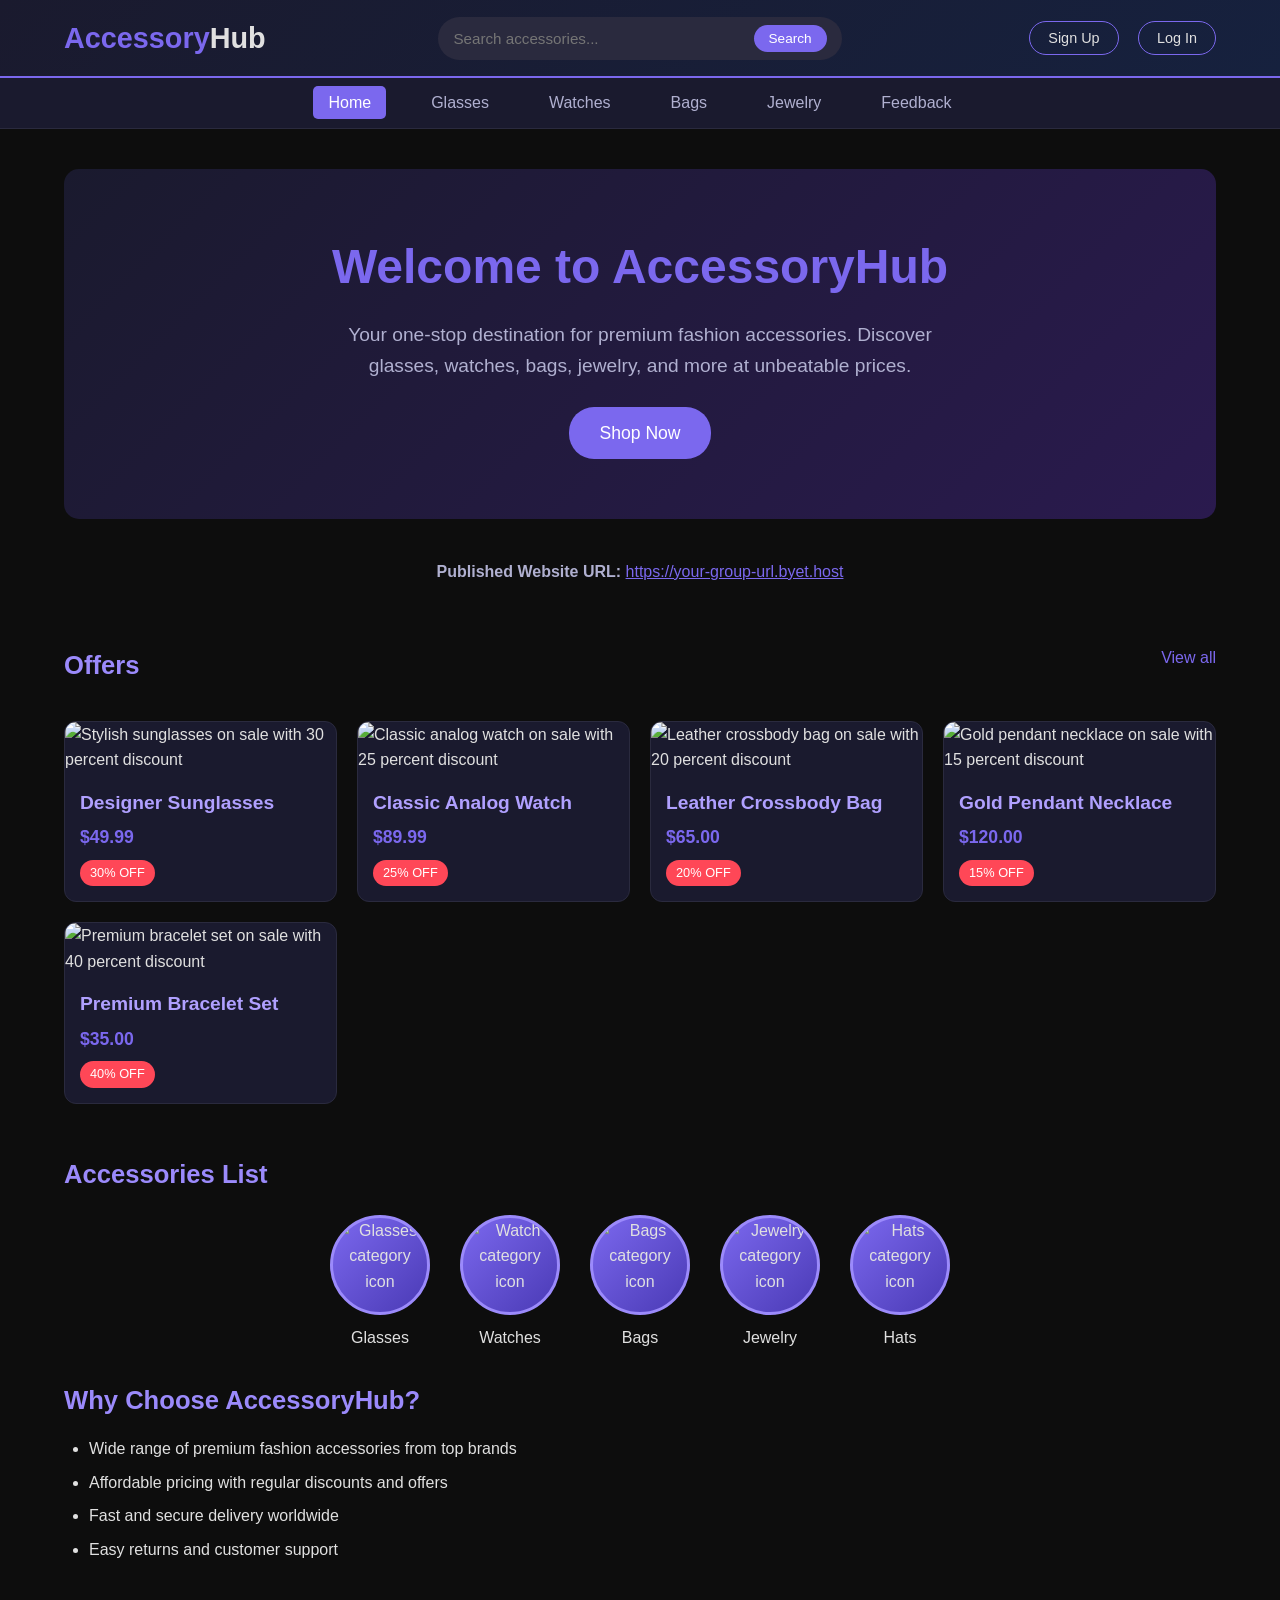
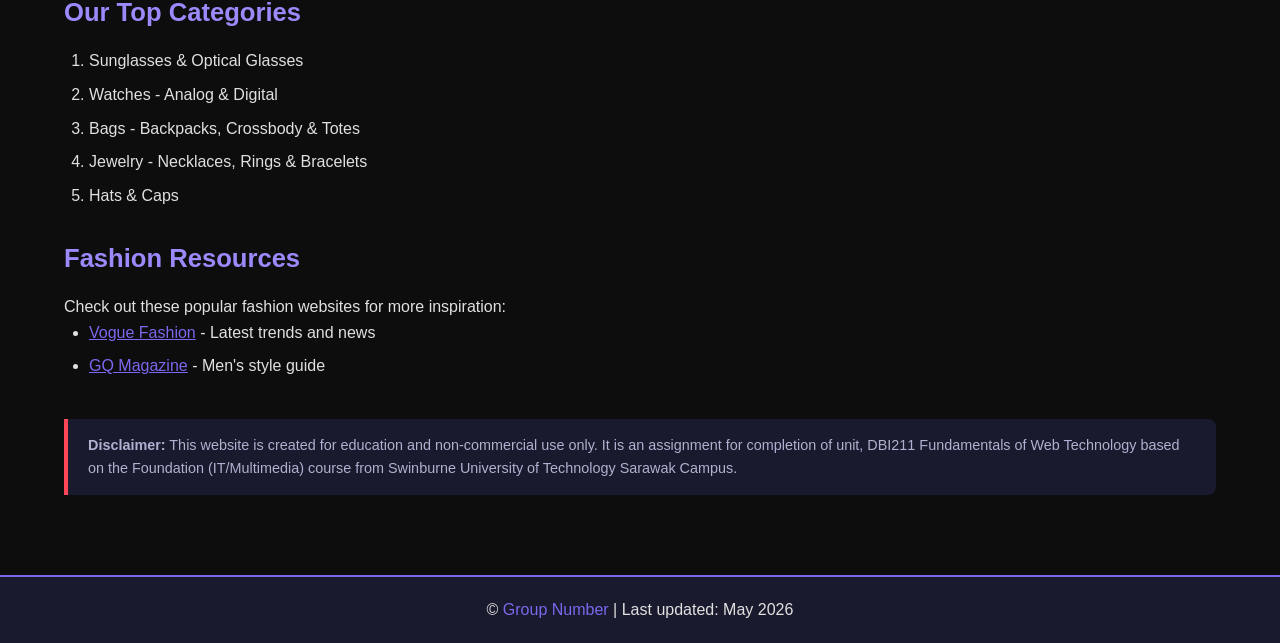
==== commit ac04089a: "Add files via upload" ====
--- a/index.html
+++ b/index.html
@@ -1,86 +1,204 @@
 <!DOCTYPE html>
+<!-- DBI211 Assignment 2 - Fashion Accessories Website -->
+<!-- Group Members: Jaden Sim Zi Yang (105806517), Sze XiKai (105804265), Juhair Bin FAYZE (104398246) -->
 <html lang="en">
 <head>
-  <meta charset="UTF-8">
-  <meta name="viewport" content="width=device-width, initial-scale=1.0">
-  <title>LuxAccessories - Premium Accessories Store</title>
-  <link rel="stylesheet" href="style.css">
+    <meta charset="UTF-8">
+    <meta name="viewport" content="width=device-width, initial-scale=1.0">
+    <title>AccessoryHub - Fashion Accessories</title>
+    <link rel="stylesheet" href="style.css">
 </head>
 <body>
-  <!-- Header -->
-  <header>
-    <div class="logo">Lux<span>Accessories</span></div>
+
+<!-- Header Section -->
+<header>
+    <a href="index.html" class="logo">Accessory<span>Hub</span></a>
     <div class="search-bar">
-      <input type="text" placeholder="Search accessories..." id="searchInput" aria-label="Search accessories">
-      <button type="button" aria-label="Search">&#128269;</button>
-    </div>
-    <div class="auth-links">
-      <a href="#login">Login</a>
-      <a href="#signup">Sign Up</a>
-    </div>
-  </header>
-
-  <!-- Navigation -->
-  <nav aria-label="Main navigation">
+        <input type="text" placeholder="Search accessories...">
+        <button>Search</button>
+    </div>
+    <div class="header-buttons">
+        <a href="#">Sign Up</a>
+        <a href="#">Log In</a>
+    </div>
+</header>
+
+<!-- Navigation Menu Section -->
+<nav>
     <ul>
-      <li><a href="index.html" class="active">Home</a></li>
-      <li><a href="accessories.html">Accessories</a></li>
-      <li><a href="about.html">About Us</a></li>
-      <li><a href="feedback.html">Feedback</a></li>
+        <li><a href="index.html" class="active">Home</a></li>
+        <li>
+            <a href="glasses.html">Glasses</a>
+            <!-- CSS Dropdown Menu (Advanced Feature) -->
+            <ul class="dropdown">
+                <li><a href="glasses.html#sunglasses">Sunglasses</a></li>
+                <li><a href="glasses.html#optical">Optical</a></li>
+            </ul>
+        </li>
+        <li><a href="watches.html">Watches</a></li>
+        <li><a href="bags.html">Bags</a></li>
+        <li><a href="jewelry.html">Jewelry</a></li>
+        <li><a href="feedback.html">Feedback</a></li>
     </ul>
-  </nav>
-
-  <!-- Hero Section -->
-  <main>
-    <section class="hero">
-      <h1>Elevate Your Style</h1>
-      <p>Discover our curated collection of premium accessories designed to complement your unique personality.</p>
-      <a href="accessories.html" class="btn">Shop Now</a>
-    </section>
-
-    <!-- Featured Offers -->
-    <section class="offers-section">
-      <h2>Featured Offers</h2>
-      <div class="offers-grid">
-        <div class="offer-card">
-          <img src="https://placehold.co/280x200?text=Gold+Necklace" alt="Gold chain necklace on display">
-          <h3>Gold Chain Necklace</h3>
-          <p class="price">$49.99 <span class="original-price">$79.99</span></p>
-        </div>
-        <div class="offer-card">
-          <img src="https://placehold.co/280x200?text=Leather+Watch" alt="Premium leather watch">
-          <h3>Premium Leather Watch</h3>
-          <p class="price">$89.99 <span class="original-price">$129.99</span></p>
-        </div>
-        <div class="offer-card">
-          <img src="https://placehold.co/280x200?text=Sunglasses" alt="Designer sunglasses">
-          <h3>Designer Sunglasses</h3>
-          <p class="price">$34.99 <span class="original-price">$59.99</span></p>
-        </div>
-      </div>
-    </section>
-
-    <!-- Embedded Video -->
-    <section class="offers-section">
-      <h2>Our Latest Collection</h2>
-      <video width="560" height="315" controls aria-label="LuxAccessories promotional video">
-        <source src="https://placehold.co/560x315.mp4" type="video/mp4">
-        Your browser does not support the video tag.
-      </video>
-    </section>
-  </main>
-
-  <!-- Footer -->
-  <footer>
-    <div class="footer-links">
-      <a href="index.html">Home</a>
-      <a href="accessories.html">Accessories</a>
-      <a href="about.html">About Us</a>
-      <a href="feedback.html">Feedback</a>
-    </div>
-    <p>&copy; 2026 LuxAccessories. All rights reserved. | <a href="mailto:info@luxaccessories.com">info@luxaccessories.com</a></p>
-  </footer>
-
-  <script src="script.js"></script>
+</nav>
+
+<!-- Primary Content Section -->
+<article>
+    <!-- Hero Banner -->
+    <div class="hero">
+        <h1>Welcome to AccessoryHub</h1>
+        <p>Your one-stop destination for premium fashion accessories. Discover glasses, watches, bags, jewelry, and more at unbeatable prices.</p>
+        <a href="glasses.html" class="btn">Shop Now</a>
+    </div>
+
+    <!-- Published URL -->
+    <p style="text-align:center; margin-bottom:30px; color:#b0b0d0;">
+        <strong>Published Website URL:</strong> 
+        <a href="#" target="_blank" style="color:#7b68ee;">https://your-group-url.byet.host</a>
+    </p>
+
+    <!-- Offers Section -->
+    <div class="section-header">
+        <h2>Offers</h2>
+        <a href="#">View all</a>
+    </div>
+    <div class="offers-grid">
+        <div class="offer-card">
+            <img src="images/offer1.jpg" alt="Stylish sunglasses on sale with 30 percent discount">
+            <div class="card-content">
+                <h3>Designer Sunglasses</h3>
+                <p>$49.99</p>
+                <span class="discount">30% OFF</span>
+            </div>
+        </div>
+        <div class="offer-card">
+            <img src="images/offer2.jpg" alt="Classic analog watch on sale with 25 percent discount">
+            <div class="card-content">
+                <h3>Classic Analog Watch</h3>
+                <p>$89.99</p>
+                <span class="discount">25% OFF</span>
+            </div>
+        </div>
+        <div class="offer-card">
+            <img src="images/offer3.jpg" alt="Leather crossbody bag on sale with 20 percent discount">
+            <div class="card-content">
+                <h3>Leather Crossbody Bag</h3>
+                <p>$65.00</p>
+                <span class="discount">20% OFF</span>
+            </div>
+        </div>
+        <div class="offer-card">
+            <img src="images/offer4.jpg" alt="Gold pendant necklace on sale with 15 percent discount">
+            <div class="card-content">
+                <h3>Gold Pendant Necklace</h3>
+                <p>$120.00</p>
+                <span class="discount">15% OFF</span>
+            </div>
+        </div>
+        <div class="offer-card">
+            <img src="images/offer5.jpg" alt="Premium bracelet set on sale with 40 percent discount">
+            <div class="card-content">
+                <h3>Premium Bracelet Set</h3>
+                <p>$35.00</p>
+                <span class="discount">40% OFF</span>
+            </div>
+        </div>
+    </div>
+
+    <!-- Accessories Categories Section -->
+    <h2>Accessories List</h2>
+    <div class="accessories-grid">
+        <a href="glasses.html" class="accessory-item">
+            <div class="accessory-circle">
+                <img src="images/cat-glasses.jpg" alt="Glasses category icon">
+            </div>
+            <p>Glasses</p>
+        </a>
+        <a href="watches.html" class="accessory-item">
+            <div class="accessory-circle">
+                <img src="images/cat-watch.jpg" alt="Watch category icon">
+            </div>
+            <p>Watches</p>
+        </a>
+        <a href="bags.html" class="accessory-item">
+            <div class="accessory-circle">
+                <img src="images/cat-bags.jpg" alt="Bags category icon">
+            </div>
+            <p>Bags</p>
+        </a>
+        <a href="jewelry.html" class="accessory-item">
+            <div class="accessory-circle">
+                <img src="images/cat-jewelry.jpg" alt="Jewelry category icon">
+            </div>
+            <p>Jewelry</p>
+        </a>
+        <a href="hats.html" class="accessory-item">
+            <div class="accessory-circle">
+                <img src="images/cat-hats.jpg" alt="Hats category icon">
+            </div>
+            <p>Hats</p>
+        </a>
+    </div>
+
+    <!-- Introduction with lists -->
+    <h2>Why Choose AccessoryHub?</h2>
+    <ul>
+        <li>Wide range of premium fashion accessories from top brands</li>
+        <li>Affordable pricing with regular discounts and offers</li>
+        <li>Fast and secure delivery worldwide</li>
+        <li>Easy returns and customer support</li>
+    </ul>
+
+    <h2>Our Top Categories</h2>
+    <ol>
+        <li>Sunglasses &amp; Optical Glasses</li>
+        <li>Watches - Analog &amp; Digital</li>
+        <li>Bags - Backpacks, Crossbody &amp; Totes</li>
+        <li>Jewelry - Necklaces, Rings &amp; Bracelets</li>
+        <li>Hats &amp; Caps</li>
+    </ol>
+
+    <!-- External Links -->
+    <h2>Fashion Resources</h2>
+    <p>Check out these popular fashion websites for more inspiration:</p>
+    <ul>
+        <li><a href="https://www.vogue.com" target="_blank" style="color:#7b68ee;">Vogue Fashion</a> - Latest trends and news</li>
+        <li><a href="https://www.gq.com" target="_blank" style="color:#7b68ee;">GQ Magazine</a> - Men's style guide</li>
+    </ul>
+
+    <!-- Disclaimer -->
+    <div class="disclaimer">
+        <strong>Disclaimer:</strong> This website is created for education and non-commercial use only. It is an assignment for completion of unit, DBI211 Fundamentals of Web Technology based on the Foundation (IT/Multimedia) course from Swinburne University of Technology Sarawak Campus.
+    </div>
+</article>
+
+<!-- Footer Section -->
+<footer>
+    <p>&copy; <a href="about.html">Group Number</a> | Last updated: May 2026</p>
+</footer>
+
+<!-- JavaScript Enhancement: Smooth scroll and search animation -->
+<script>
+/* JavaScript to enhance user experience with smooth scrolling */
+document.querySelector('.search-bar button').addEventListener('click', function() {
+    var query = document.querySelector('.search-bar input').value;
+    if (query.trim() !== '') {
+        alert('Searching for: ' + query);
+    }
+});
+
+/* Scroll animation for cards */
+window.addEventListener('scroll', function() {
+    var cards = document.querySelectorAll('.offer-card');
+    cards.forEach(function(card) {
+        var rect = card.getBoundingClientRect();
+        if (rect.top < window.innerHeight - 50) {
+            card.style.opacity = '1';
+            card.style.transform = 'translateY(0)';
+        }
+    });
+});
+</script>
+
 </body>
 </html>
--- a/style.css
+++ b/style.css
@@ -1,529 +1,571 @@
-/* LuxAccessories - External Stylesheet */
-/* Reset and Base */
+/* ===== General Reset and Body Styles ===== */
 * {
-  margin: 0;
-  padding: 0;
-  box-sizing: border-box;
+    margin: 0;
+    padding: 0;
+    box-sizing: border-box;
 }
 
 body {
-  font-family: 'Segoe UI', Tahoma, Geneva, Verdana, sans-serif;
-  background-color: #1a1a2e;
-  color: #e0e0e0;
-  line-height: 1.6;
-}
-
-a {
-  text-decoration: none;
-  color: inherit;
-}
-
-/* Header */
+    font-family: 'Segoe UI', Tahoma, Geneva, Verdana, sans-serif;
+    background-color: #0d0d0d;
+    color: #e0e0e0;
+    line-height: 1.6;
+    min-height: 100vh;
+}
+
+/* ===== Header Style ===== */
 header {
-  background: linear-gradient(135deg, #16213e, #0f3460);
-  padding: 15px 30px;
-  display: flex;
-  align-items: center;
-  justify-content: space-between;
-  flex-wrap: wrap;
-  border-bottom: 2px solid #e94560;
+    background: linear-gradient(135deg, #1a1a2e, #16213e);
+    padding: 15px 5%;
+    display: flex;
+    align-items: center;
+    justify-content: space-between;
+    border-bottom: 2px solid #7b68ee;
+    position: sticky;
+    top: 0;
+    z-index: 1000;
 }
 
 .logo {
-  font-size: 1.8rem;
-  font-weight: bold;
-  color: #e94560;
-  letter-spacing: 2px;
+    font-size: 1.8em;
+    font-weight: bold;
+    color: #7b68ee;
+    text-decoration: none;
 }
 
 .logo span {
-  color: #ffffff;
+    color: #e0e0e0;
 }
 
 .search-bar {
-  display: flex;
-  align-items: center;
+    display: flex;
+    align-items: center;
+    background: #2a2a3e;
+    border-radius: 25px;
+    padding: 8px 15px;
+    width: 35%;
 }
 
 .search-bar input {
-  padding: 8px 15px;
-  border: 1px solid #e94560;
-  border-radius: 20px 0 0 20px;
-  background: #16213e;
-  color: #fff;
-  outline: none;
-  width: 250px;
+    background: transparent;
+    border: none;
+    color: #e0e0e0;
+    outline: none;
+    width: 100%;
+    font-size: 0.95em;
 }
 
 .search-bar button {
-  padding: 8px 15px;
-  background: #e94560;
-  border: none;
-  border-radius: 0 20px 20px 0;
-  color: #fff;
-  cursor: pointer;
-}
-
-.auth-links a {
-  color: #e94560;
-  margin-left: 15px;
-  font-weight: 500;
-  transition: color 0.3s;
-}
-
-.auth-links a:hover {
-  color: #fff;
-}
-
-/* Navigation */
+    background: #7b68ee;
+    border: none;
+    color: white;
+    padding: 6px 15px;
+    border-radius: 20px;
+    cursor: pointer;
+    font-size: 0.85em;
+}
+
+.header-buttons a {
+    color: #e0e0e0;
+    text-decoration: none;
+    margin-left: 15px;
+    padding: 8px 18px;
+    border: 1px solid #7b68ee;
+    border-radius: 20px;
+    transition: all 0.3s ease;
+    font-size: 0.9em;
+}
+
+.header-buttons a:hover {
+    background: #7b68ee;
+    color: white;
+}
+
+/* ===== Navigation / Menu Style ===== */
 nav {
-  background: #16213e;
-  padding: 10px 30px;
-  border-bottom: 1px solid #0f3460;
+    background: #1a1a2e;
+    padding: 12px 5%;
+    border-bottom: 1px solid #2a2a3e;
 }
 
 nav ul {
-  list-style: none;
-  display: flex;
-  gap: 25px;
-  justify-content: center;
-  flex-wrap: wrap;
+    list-style: none;
+    display: flex;
+    justify-content: center;
+    gap: 30px;
+    flex-wrap: wrap;
 }
 
 nav ul li a {
-  color: #e0e0e0;
-  font-weight: 500;
-  padding: 5px 10px;
-  border-radius: 5px;
-  transition: background 0.3s, color 0.3s;
+    color: #b0b0d0;
+    text-decoration: none;
+    font-size: 1em;
+    padding: 8px 15px;
+    border-radius: 5px;
+    transition: all 0.3s ease;
 }
 
 nav ul li a:hover,
 nav ul li a.active {
-  background: #e94560;
-  color: #fff;
-}
-
-/* Hero Section */
+    color: #ffffff;
+    background: #7b68ee;
+}
+
+/* ===== Dropdown Menu (Advanced CSS Feature) ===== */
+nav ul li {
+    position: relative;
+}
+
+nav ul li .dropdown {
+    display: none;
+    position: absolute;
+    top: 100%;
+    left: 0;
+    background: #1a1a2e;
+    border: 1px solid #7b68ee;
+    border-radius: 8px;
+    min-width: 160px;
+    z-index: 100;
+    padding: 10px 0;
+}
+
+nav ul li:hover .dropdown {
+    display: block;
+}
+
+nav ul li .dropdown li {
+    display: block;
+}
+
+nav ul li .dropdown li a {
+    display: block;
+    padding: 8px 20px;
+    border-radius: 0;
+}
+
+/* ===== Article / Main Content Style ===== */
+article {
+    padding: 40px 5%;
+    max-width: 1400px;
+    margin: 0 auto;
+    min-height: 60vh;
+}
+
+/* ===== Footer Style ===== */
+footer {
+    background: #1a1a2e;
+    text-align: center;
+    padding: 20px 5%;
+    border-top: 2px solid #7b68ee;
+    margin-top: 40px;
+}
+
+footer a {
+    color: #7b68ee;
+    text-decoration: none;
+}
+
+footer a:hover {
+    text-decoration: underline;
+}
+
+/* ===== Headings Style ===== */
+h1 {
+    font-size: 2.2em;
+    color: #7b68ee;
+    margin-bottom: 20px;
+}
+
+h2 {
+    font-size: 1.6em;
+    color: #9b8afb;
+    margin-bottom: 15px;
+    margin-top: 30px;
+}
+
+h3 {
+    font-size: 1.2em;
+    color: #b0a0ff;
+    margin-bottom: 10px;
+}
+
+/* ===== Homepage Hero Section ===== */
 .hero {
-  text-align: center;
-  padding: 60px 20px;
-  background: linear-gradient(135deg, #1a1a2e, #16213e);
+    text-align: center;
+    padding: 60px 20px;
+    background: linear-gradient(135deg, #1a1a2e, #2a1a4e);
+    border-radius: 15px;
+    margin-bottom: 40px;
 }
 
 .hero h1 {
-  font-size: 2.5rem;
-  color: #e94560;
-  margin-bottom: 15px;
+    font-size: 3em;
+    margin-bottom: 15px;
 }
 
 .hero p {
-  font-size: 1.2rem;
-  color: #ccc;
-  max-width: 600px;
-  margin: 0 auto 25px;
+    font-size: 1.2em;
+    color: #b0b0d0;
+    max-width: 600px;
+    margin: 0 auto 25px;
 }
 
 .hero .btn {
-  display: inline-block;
-  padding: 12px 30px;
-  background: #e94560;
-  color: #fff;
-  border-radius: 25px;
-  font-weight: bold;
-  transition: background 0.3s;
+    display: inline-block;
+    background: #7b68ee;
+    color: white;
+    padding: 12px 30px;
+    border-radius: 25px;
+    text-decoration: none;
+    font-size: 1.1em;
+    transition: transform 0.3s ease, background 0.3s ease;
 }
 
 .hero .btn:hover {
-  background: #c0392b;
-}
-
-/* Offers / Featured Section */
-.offers-section {
-  padding: 40px 30px;
-  text-align: center;
-}
-
-.offers-section h2 {
-  color: #e94560;
-  margin-bottom: 25px;
-  font-size: 1.8rem;
+    background: #6a5acd;
+    transform: scale(1.05);
+}
+
+/* ===== Offers Section (Cards Grid) ===== */
+.section-header {
+    display: flex;
+    justify-content: space-between;
+    align-items: center;
+    margin-bottom: 20px;
+}
+
+.section-header a {
+    color: #7b68ee;
+    text-decoration: none;
 }
 
 .offers-grid {
-  display: flex;
-  gap: 20px;
-  justify-content: center;
-  flex-wrap: wrap;
+    display: grid;
+    grid-template-columns: repeat(auto-fit, minmax(220px, 1fr));
+    gap: 20px;
+    margin-bottom: 50px;
 }
 
 .offer-card {
-  background: #16213e;
-  border: 1px solid #0f3460;
-  border-radius: 10px;
-  padding: 20px;
-  width: 280px;
-  transition: transform 0.3s, box-shadow 0.3s;
+    background: #1a1a2e;
+    border-radius: 12px;
+    overflow: hidden;
+    border: 1px solid #2a2a3e;
+    transition: transform 0.3s ease, box-shadow 0.3s ease;
 }
 
 .offer-card:hover {
-  transform: translateY(-5px);
-  box-shadow: 0 8px 20px rgba(233, 69, 96, 0.3);
+    transform: translateY(-5px);
+    box-shadow: 0 10px 30px rgba(123, 104, 238, 0.2);
 }
 
 .offer-card img {
-  width: 100%;
-  height: 200px;
-  object-fit: cover;
-  border-radius: 8px;
-  margin-bottom: 10px;
-}
-
-.offer-card h3 {
-  color: #fff;
-  margin-bottom: 8px;
-}
-
-.offer-card .price {
-  color: #e94560;
-  font-size: 1.2rem;
-  font-weight: bold;
-}
-
-.offer-card .original-price {
-  text-decoration: line-through;
-  color: #888;
-  margin-left: 8px;
-  font-size: 0.9rem;
-}
-
-/* Products / Accessories */
-.products-section {
-  padding: 40px 30px;
-}
-
-.products-section h2 {
-  text-align: center;
-  color: #e94560;
-  margin-bottom: 20px;
-  font-size: 1.8rem;
-}
-
-.filter-bar {
-  display: flex;
-  justify-content: center;
-  gap: 10px;
-  margin-bottom: 25px;
-  flex-wrap: wrap;
-}
-
-.filter-bar button {
-  padding: 8px 20px;
-  background: #16213e;
-  border: 1px solid #e94560;
-  color: #e0e0e0;
-  border-radius: 20px;
-  cursor: pointer;
-  transition: background 0.3s, color 0.3s;
-}
-
-.filter-bar button:hover,
-.filter-bar button.active {
-  background: #e94560;
-  color: #fff;
-}
-
-.products-grid {
-  display: flex;
-  gap: 20px;
-  justify-content: center;
-  flex-wrap: wrap;
+    width: 100%;
+    height: 180px;
+    object-fit: cover;
+}
+
+.offer-card .card-content {
+    padding: 15px;
+}
+
+.offer-card .card-content h3 {
+    margin-bottom: 5px;
+}
+
+.offer-card .card-content p {
+    color: #7b68ee;
+    font-weight: bold;
+    font-size: 1.1em;
+}
+
+.offer-card .discount {
+    background: #ff4757;
+    color: white;
+    padding: 3px 10px;
+    border-radius: 15px;
+    font-size: 0.8em;
+    display: inline-block;
+    margin-top: 8px;
+}
+
+/* ===== Accessories Categories (Circles) ===== */
+.accessories-grid {
+    display: flex;
+    justify-content: center;
+    gap: 30px;
+    flex-wrap: wrap;
+    margin-top: 20px;
+}
+
+.accessory-item {
+    text-align: center;
+    text-decoration: none;
+    color: #e0e0e0;
+    transition: transform 0.3s ease;
+}
+
+.accessory-item:hover {
+    transform: scale(1.1);
+}
+
+.accessory-circle {
+    width: 100px;
+    height: 100px;
+    border-radius: 50%;
+    background: linear-gradient(135deg, #7b68ee, #4a3ab5);
+    display: flex;
+    align-items: center;
+    justify-content: center;
+    margin: 0 auto 10px;
+    border: 3px solid #9b8afb;
+    overflow: hidden;
+}
+
+.accessory-circle img {
+    width: 100%;
+    height: 100%;
+    object-fit: cover;
+}
+
+/* ===== About Page Styles ===== */
+.team-grid {
+    display: grid;
+    grid-template-columns: repeat(auto-fit, minmax(300px, 1fr));
+    gap: 30px;
+    margin-top: 30px;
+}
+
+.team-member {
+    background: #1a1a2e;
+    border-radius: 15px;
+    padding: 30px;
+    text-align: center;
+    border: 1px solid #2a2a3e;
+    transition: transform 0.3s ease;
+}
+
+.team-member:hover {
+    transform: translateY(-5px);
+    box-shadow: 0 10px 30px rgba(123, 104, 238, 0.15);
+}
+
+.team-member img {
+    width: 180px;
+    height: 180px;
+    border-radius: 50%;
+    object-fit: cover;
+    border: 4px solid #7b68ee;
+    margin-bottom: 15px;
+}
+
+.team-member h3 {
+    color: #7b68ee;
+    margin-bottom: 5px;
+}
+
+.team-member .student-id {
+    color: #888;
+    font-size: 0.9em;
+    margin-bottom: 10px;
+}
+
+/* ===== Feedback Form Style ===== */
+.form-container {
+    max-width: 700px;
+    margin: 0 auto;
+}
+
+fieldset {
+    border: 1px solid #7b68ee;
+    border-radius: 10px;
+    padding: 25px;
+    margin-bottom: 25px;
+}
+
+legend {
+    color: #7b68ee;
+    font-weight: bold;
+    font-size: 1.1em;
+    padding: 0 10px;
+}
+
+.form-table {
+    width: 100%;
+    border-collapse: collapse;
+}
+
+.form-table td {
+    padding: 10px;
+    vertical-align: top;
+}
+
+.form-table label {
+    color: #b0b0d0;
+    font-weight: 500;
+    display: block;
+    margin-bottom: 5px;
+}
+
+.form-table input[type="text"],
+.form-table input[type="email"],
+.form-table input[type="date"],
+.form-table input[type="tel"],
+.form-table textarea,
+.form-table select {
+    width: 100%;
+    padding: 10px;
+    background: #2a2a3e;
+    border: 1px solid #3a3a5e;
+    border-radius: 8px;
+    color: #e0e0e0;
+    font-size: 0.95em;
+    outline: none;
+    transition: border-color 0.3s;
+}
+
+.form-table input:focus,
+.form-table textarea:focus,
+.form-table select:focus {
+    border-color: #7b68ee;
+}
+
+.form-table textarea {
+    resize: vertical;
+    min-height: 100px;
+}
+
+.submit-btn {
+    background: #7b68ee;
+    color: white;
+    border: none;
+    padding: 12px 35px;
+    border-radius: 25px;
+    font-size: 1em;
+    cursor: pointer;
+    transition: background 0.3s ease;
+    display: block;
+    margin: 20px auto 0;
+}
+
+.submit-btn:hover {
+    background: #6a5acd;
+}
+
+/* ===== Table Style (for content pages) ===== */
+.data-table {
+    width: 100%;
+    border-collapse: collapse;
+    margin: 20px 0;
+    background: #1a1a2e;
+    border-radius: 10px;
+    overflow: hidden;
+}
+
+.data-table caption {
+    font-size: 1.2em;
+    color: #7b68ee;
+    margin-bottom: 10px;
+    font-weight: bold;
+}
+
+.data-table th {
+    background: #7b68ee;
+    color: white;
+    padding: 12px 15px;
+    text-align: left;
+}
+
+.data-table td {
+    padding: 12px 15px;
+    border-bottom: 1px solid #2a2a3e;
+}
+
+.data-table tr:hover td {
+    background: #2a2a3e;
+}
+
+/* ===== Product Page Grid ===== */
+.product-grid {
+    display: grid;
+    grid-template-columns: repeat(auto-fit, minmax(250px, 1fr));
+    gap: 25px;
+    margin-top: 25px;
 }
 
 .product-card {
-  background: #16213e;
-  border: 1px solid #0f3460;
-  border-radius: 10px;
-  padding: 15px;
-  width: 250px;
-  text-align: center;
-  transition: transform 0.3s;
-  cursor: pointer;
+    background: #1a1a2e;
+    border-radius: 12px;
+    overflow: hidden;
+    border: 1px solid #2a2a3e;
+    transition: transform 0.3s ease;
 }
 
 .product-card:hover {
-  transform: translateY(-5px);
+    transform: translateY(-5px);
+    box-shadow: 0 8px 25px rgba(123, 104, 238, 0.2);
 }
 
 .product-card img {
-  width: 100%;
-  height: 180px;
-  object-fit: cover;
-  border-radius: 8px;
-  margin-bottom: 10px;
-}
-
-.product-card h3 {
-  color: #fff;
-  font-size: 1rem;
-  margin-bottom: 5px;
+    width: 100%;
+    height: 200px;
+    object-fit: cover;
+}
+
+.product-card .info {
+    padding: 15px;
 }
 
 .product-card .price {
-  color: #e94560;
-  font-weight: bold;
-}
-
-.product-card .btn-cart {
-  display: inline-block;
-  margin-top: 10px;
-  padding: 8px 18px;
-  background: #e94560;
-  color: #fff;
-  border: none;
-  border-radius: 20px;
-  cursor: pointer;
-  transition: background 0.3s;
-}
-
-.product-card .btn-cart:hover {
-  background: #c0392b;
-}
-
-/* About Page */
-.about-section {
-  padding: 50px 30px;
-  max-width: 900px;
-  margin: 0 auto;
-}
-
-.about-section h1 {
-  color: #e94560;
-  margin-bottom: 20px;
-  font-size: 2rem;
-}
-
-.about-section h2 {
-  color: #e94560;
-  margin: 25px 0 10px;
-  font-size: 1.4rem;
-}
-
-.about-section p {
-  margin-bottom: 15px;
-  color: #ccc;
-}
-
-.about-section table {
-  width: 100%;
-  border-collapse: collapse;
-  margin: 20px 0;
-}
-
-.about-section table th,
-.about-section table td {
-  padding: 12px;
-  border: 1px solid #0f3460;
-  text-align: left;
-}
-
-.about-section table th {
-  background: #e94560;
-  color: #fff;
-}
-
-.about-section table td {
-  background: #16213e;
-}
-
-.about-section ul,
-.about-section ol {
-  margin: 10px 0 15px 25px;
-  color: #ccc;
-}
-
-.about-section li {
-  margin-bottom: 6px;
-}
-
-/* Feedback Page */
-.feedback-section {
-  padding: 50px 30px;
-  max-width: 700px;
-  margin: 0 auto;
-}
-
-.feedback-section h1 {
-  color: #e94560;
-  margin-bottom: 20px;
-  font-size: 2rem;
-}
-
-.feedback-section form {
-  background: #16213e;
-  padding: 30px;
-  border-radius: 10px;
-  border: 1px solid #0f3460;
-}
-
-.form-group {
-  margin-bottom: 18px;
-}
-
-.form-group label {
-  display: block;
-  margin-bottom: 6px;
-  color: #e0e0e0;
-  font-weight: 500;
-}
-
-.form-group input,
-.form-group textarea,
-.form-group select {
-  width: 100%;
-  padding: 10px 15px;
-  background: #1a1a2e;
-  border: 1px solid #0f3460;
-  border-radius: 5px;
-  color: #fff;
-  outline: none;
-  font-size: 1rem;
-}
-
-.form-group input:focus,
-.form-group textarea:focus,
-.form-group select:focus {
-  border-color: #e94560;
-}
-
-.form-group textarea {
-  resize: vertical;
-  min-height: 100px;
-}
-
-.form-group .radio-group,
-.form-group .checkbox-group {
-  display: flex;
-  gap: 15px;
-  flex-wrap: wrap;
-  align-items: center;
-}
-
-.form-group .radio-group label,
-.form-group .checkbox-group label {
-  display: flex;
-  align-items: center;
-  gap: 5px;
-  font-weight: normal;
-}
-
-.btn-submit {
-  padding: 12px 30px;
-  background: #e94560;
-  color: #fff;
-  border: none;
-  border-radius: 25px;
-  font-size: 1rem;
-  font-weight: bold;
-  cursor: pointer;
-  transition: background 0.3s;
-}
-
-.btn-submit:hover {
-  background: #c0392b;
-}
-
-/* Footer */
-footer {
-  background: #16213e;
-  padding: 30px;
-  text-align: center;
-  border-top: 2px solid #e94560;
-  margin-top: 40px;
-}
-
-footer .footer-links {
-  display: flex;
-  justify-content: center;
-  gap: 20px;
-  flex-wrap: wrap;
-  margin-bottom: 15px;
-}
-
-footer .footer-links a {
-  color: #e94560;
-  transition: color 0.3s;
-}
-
-footer .footer-links a:hover {
-  color: #fff;
-}
-
-footer p {
-  color: #888;
-  font-size: 0.9rem;
-}
-
-/* Modal */
-.modal-overlay {
-  display: none;
-  position: fixed;
-  top: 0;
-  left: 0;
-  width: 100%;
-  height: 100%;
-  background: rgba(0,0,0,0.7);
-  z-index: 1000;
-  justify-content: center;
-  align-items: center;
-}
-
-.modal-overlay.active {
-  display: flex;
-}
-
-.modal {
-  background: #16213e;
-  border-radius: 10px;
-  padding: 30px;
-  max-width: 500px;
-  width: 90%;
-  position: relative;
-}
-
-.modal .close-btn {
-  position: absolute;
-  top: 10px;
-  right: 15px;
-  font-size: 1.5rem;
-  color: #e94560;
-  cursor: pointer;
-  background: none;
-  border: none;
-}
-
-/* Responsive */
+    color: #7b68ee;
+    font-size: 1.2em;
+    font-weight: bold;
+}
+
+/* ===== Lists Style ===== */
+article ul, article ol {
+    margin-left: 25px;
+    margin-bottom: 15px;
+}
+
+article li {
+    margin-bottom: 8px;
+}
+
+/* ===== Disclaimer Style ===== */
+.disclaimer {
+    background: #1a1a2e;
+    border-left: 4px solid #ff4757;
+    padding: 15px 20px;
+    margin-top: 40px;
+    border-radius: 0 8px 8px 0;
+    font-size: 0.9em;
+    color: #b0b0d0;
+}
+
+/* ===== Responsive Design (Fluid Layout) ===== */
 @media (max-width: 768px) {
-  header {
-    flex-direction: column;
-    gap: 10px;
-  }
-
-  .search-bar input {
-    width: 180px;
-  }
-
-  nav ul {
-    gap: 10px;
-  }
-
-  .hero h1 {
-    font-size: 1.8rem;
-  }
-
-  .offers-grid,
-  .products-grid {
-    flex-direction: column;
-    align-items: center;
-  }
-}
+    header {
+        flex-direction: column;
+        gap: 10px;
+    }
+    .search-bar {
+        width: 90%;
+    }
+    nav ul {
+        gap: 10px;
+    }
+    .hero h1 {
+        font-size: 2em;
+    }
+    .team-grid {
+        grid-template-columns: 1fr;
+    }
+    .accessories-grid {
+        gap: 15px;
+    }
+    .accessory-circle {
+        width: 70px;
+        height: 70px;
+    }
+}
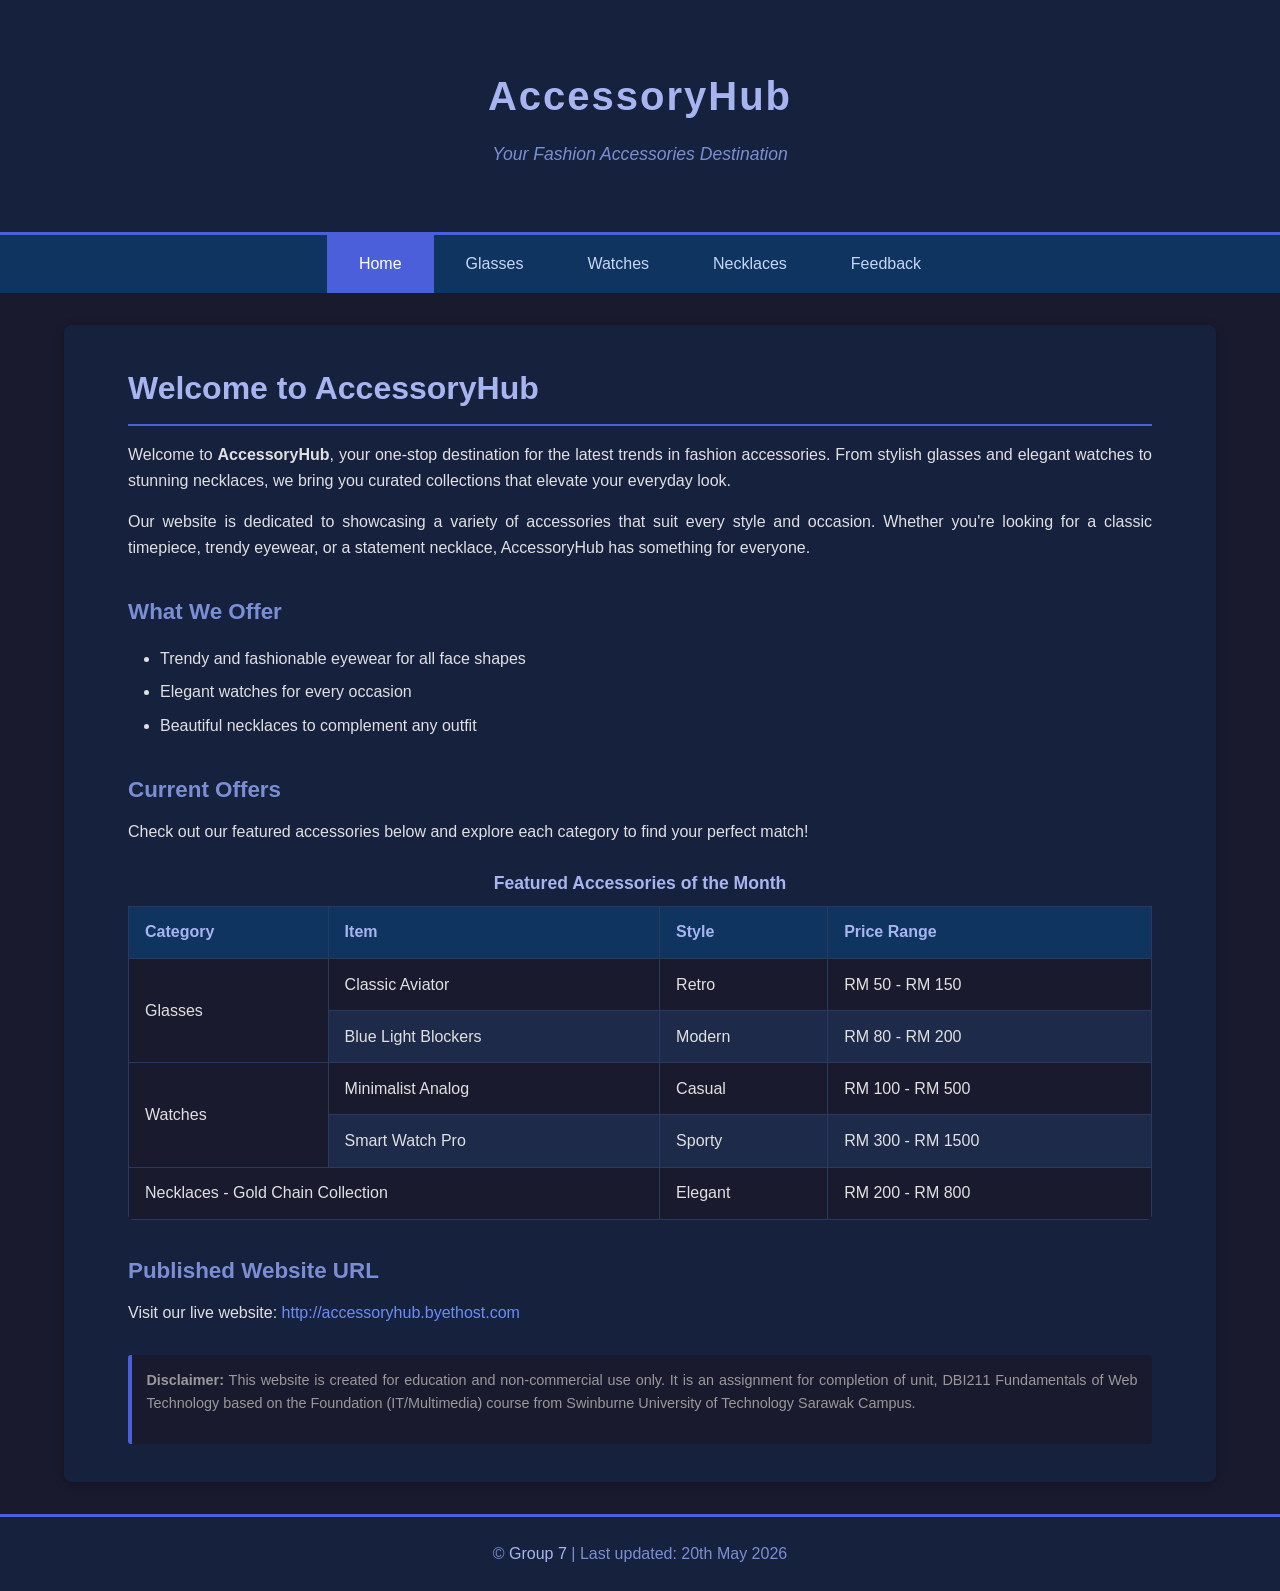
==== commit a283f1d7: "Add files via upload" ====
--- a/index.html
+++ b/index.html
@@ -1,204 +1,100 @@
 <!DOCTYPE html>
-<!-- DBI211 Assignment 2 - Fashion Accessories Website -->
-<!-- Group Members: Jaden Sim Zi Yang (105806517), Sze XiKai (105804265), Juhair Bin FAYZE (104398246) -->
 <html lang="en">
 <head>
     <meta charset="UTF-8">
     <meta name="viewport" content="width=device-width, initial-scale=1.0">
-    <title>AccessoryHub - Fashion Accessories</title>
+    <title>AccessoryHub - Your Fashion Accessories Destination</title>
     <link rel="stylesheet" href="style.css">
 </head>
 <body>
+    <!-- Header Section -->
+    <header>
+        <h1>AccessoryHub</h1>
+        <p class="tagline">Your Fashion Accessories Destination</p>
+    </header>
 
-<!-- Header Section -->
-<header>
-    <a href="index.html" class="logo">Accessory<span>Hub</span></a>
-    <div class="search-bar">
-        <input type="text" placeholder="Search accessories...">
-        <button>Search</button>
-    </div>
-    <div class="header-buttons">
-        <a href="#">Sign Up</a>
-        <a href="#">Log In</a>
-    </div>
-</header>
+    <!-- Navigation Section -->
+    <nav>
+        <ul>
+            <li><a href="index.html" class="active">Home</a></li>
+            <li><a href="glasses.html">Glasses</a></li>
+            <li><a href="watches.html">Watches</a></li>
+            <li><a href="necklaces.html">Necklaces</a></li>
+            <li><a href="feedback.html">Feedback</a></li>
+        </ul>
+    </nav>
 
-<!-- Navigation Menu Section -->
-<nav>
-    <ul>
-        <li><a href="index.html" class="active">Home</a></li>
-        <li>
-            <a href="glasses.html">Glasses</a>
-            <!-- CSS Dropdown Menu (Advanced Feature) -->
-            <ul class="dropdown">
-                <li><a href="glasses.html#sunglasses">Sunglasses</a></li>
-                <li><a href="glasses.html#optical">Optical</a></li>
-            </ul>
-        </li>
-        <li><a href="watches.html">Watches</a></li>
-        <li><a href="bags.html">Bags</a></li>
-        <li><a href="jewelry.html">Jewelry</a></li>
-        <li><a href="feedback.html">Feedback</a></li>
-    </ul>
-</nav>
+    <!-- Primary Content -->
+    <article>
+        <h2>Welcome to AccessoryHub</h2>
+        <p>Welcome to <strong>AccessoryHub</strong>, your one-stop destination for the latest trends in fashion accessories. From stylish glasses and elegant watches to stunning necklaces, we bring you curated collections that elevate your everyday look.</p>
 
-<!-- Primary Content Section -->
-<article>
-    <!-- Hero Banner -->
-    <div class="hero">
-        <h1>Welcome to AccessoryHub</h1>
-        <p>Your one-stop destination for premium fashion accessories. Discover glasses, watches, bags, jewelry, and more at unbeatable prices.</p>
-        <a href="glasses.html" class="btn">Shop Now</a>
-    </div>
+        <p>Our website is dedicated to showcasing a variety of accessories that suit every style and occasion. Whether you're looking for a classic timepiece, trendy eyewear, or a statement necklace, AccessoryHub has something for everyone.</p>
 
-    <!-- Published URL -->
-    <p style="text-align:center; margin-bottom:30px; color:#b0b0d0;">
-        <strong>Published Website URL:</strong> 
-        <a href="#" target="_blank" style="color:#7b68ee;">https://your-group-url.byet.host</a>
-    </p>
+        <h3>What We Offer</h3>
+        <ul>
+            <li>Trendy and fashionable eyewear for all face shapes</li>
+            <li>Elegant watches for every occasion</li>
+            <li>Beautiful necklaces to complement any outfit</li>
+        </ul>
 
-    <!-- Offers Section -->
-    <div class="section-header">
-        <h2>Offers</h2>
-        <a href="#">View all</a>
-    </div>
-    <div class="offers-grid">
-        <div class="offer-card">
-            <img src="images/offer1.jpg" alt="Stylish sunglasses on sale with 30 percent discount">
-            <div class="card-content">
-                <h3>Designer Sunglasses</h3>
-                <p>$49.99</p>
-                <span class="discount">30% OFF</span>
-            </div>
+        <h3 id="offers">Current Offers</h3>
+        <p>Check out our featured accessories below and explore each category to find your perfect match!</p>
+
+        <!-- Table for featured accessories -->
+        <table>
+            <caption>Featured Accessories of the Month</caption>
+            <thead>
+                <tr>
+                    <th>Category</th>
+                    <th>Item</th>
+                    <th>Style</th>
+                    <th>Price Range</th>
+                </tr>
+            </thead>
+            <tbody>
+                <tr>
+                    <td rowspan="2">Glasses</td>
+                    <td>Classic Aviator</td>
+                    <td>Retro</td>
+                    <td>RM 50 - RM 150</td>
+                </tr>
+                <tr>
+                    <td>Blue Light Blockers</td>
+                    <td>Modern</td>
+                    <td>RM 80 - RM 200</td>
+                </tr>
+                <tr>
+                    <td rowspan="2">Watches</td>
+                    <td>Minimalist Analog</td>
+                    <td>Casual</td>
+                    <td>RM 100 - RM 500</td>
+                </tr>
+                <tr>
+                    <td>Smart Watch Pro</td>
+                    <td>Sporty</td>
+                    <td>RM 300 - RM 1500</td>
+                </tr>
+                <tr>
+                    <td colspan="2">Necklaces - Gold Chain Collection</td>
+                    <td>Elegant</td>
+                    <td>RM 200 - RM 800</td>
+                </tr>
+            </tbody>
+        </table>
+
+        <h3>Published Website URL</h3>
+        <p>Visit our live website: <a href="http://accessoryhub.byethost.com" target="_blank">http://accessoryhub.byethost.com</a></p>
+
+        <!-- Disclaimer -->
+        <div class="disclaimer">
+            <p><strong>Disclaimer:</strong> This website is created for education and non-commercial use only. It is an assignment for completion of unit, DBI211 Fundamentals of Web Technology based on the Foundation (IT/Multimedia) course from Swinburne University of Technology Sarawak Campus.</p>
         </div>
-        <div class="offer-card">
-            <img src="images/offer2.jpg" alt="Classic analog watch on sale with 25 percent discount">
-            <div class="card-content">
-                <h3>Classic Analog Watch</h3>
-                <p>$89.99</p>
-                <span class="discount">25% OFF</span>
-            </div>
-        </div>
-        <div class="offer-card">
-            <img src="images/offer3.jpg" alt="Leather crossbody bag on sale with 20 percent discount">
-            <div class="card-content">
-                <h3>Leather Crossbody Bag</h3>
-                <p>$65.00</p>
-                <span class="discount">20% OFF</span>
-            </div>
-        </div>
-        <div class="offer-card">
-            <img src="images/offer4.jpg" alt="Gold pendant necklace on sale with 15 percent discount">
-            <div class="card-content">
-                <h3>Gold Pendant Necklace</h3>
-                <p>$120.00</p>
-                <span class="discount">15% OFF</span>
-            </div>
-        </div>
-        <div class="offer-card">
-            <img src="images/offer5.jpg" alt="Premium bracelet set on sale with 40 percent discount">
-            <div class="card-content">
-                <h3>Premium Bracelet Set</h3>
-                <p>$35.00</p>
-                <span class="discount">40% OFF</span>
-            </div>
-        </div>
-    </div>
+    </article>
 
-    <!-- Accessories Categories Section -->
-    <h2>Accessories List</h2>
-    <div class="accessories-grid">
-        <a href="glasses.html" class="accessory-item">
-            <div class="accessory-circle">
-                <img src="images/cat-glasses.jpg" alt="Glasses category icon">
-            </div>
-            <p>Glasses</p>
-        </a>
-        <a href="watches.html" class="accessory-item">
-            <div class="accessory-circle">
-                <img src="images/cat-watch.jpg" alt="Watch category icon">
-            </div>
-            <p>Watches</p>
-        </a>
-        <a href="bags.html" class="accessory-item">
-            <div class="accessory-circle">
-                <img src="images/cat-bags.jpg" alt="Bags category icon">
-            </div>
-            <p>Bags</p>
-        </a>
-        <a href="jewelry.html" class="accessory-item">
-            <div class="accessory-circle">
-                <img src="images/cat-jewelry.jpg" alt="Jewelry category icon">
-            </div>
-            <p>Jewelry</p>
-        </a>
-        <a href="hats.html" class="accessory-item">
-            <div class="accessory-circle">
-                <img src="images/cat-hats.jpg" alt="Hats category icon">
-            </div>
-            <p>Hats</p>
-        </a>
-    </div>
-
-    <!-- Introduction with lists -->
-    <h2>Why Choose AccessoryHub?</h2>
-    <ul>
-        <li>Wide range of premium fashion accessories from top brands</li>
-        <li>Affordable pricing with regular discounts and offers</li>
-        <li>Fast and secure delivery worldwide</li>
-        <li>Easy returns and customer support</li>
-    </ul>
-
-    <h2>Our Top Categories</h2>
-    <ol>
-        <li>Sunglasses &amp; Optical Glasses</li>
-        <li>Watches - Analog &amp; Digital</li>
-        <li>Bags - Backpacks, Crossbody &amp; Totes</li>
-        <li>Jewelry - Necklaces, Rings &amp; Bracelets</li>
-        <li>Hats &amp; Caps</li>
-    </ol>
-
-    <!-- External Links -->
-    <h2>Fashion Resources</h2>
-    <p>Check out these popular fashion websites for more inspiration:</p>
-    <ul>
-        <li><a href="https://www.vogue.com" target="_blank" style="color:#7b68ee;">Vogue Fashion</a> - Latest trends and news</li>
-        <li><a href="https://www.gq.com" target="_blank" style="color:#7b68ee;">GQ Magazine</a> - Men's style guide</li>
-    </ul>
-
-    <!-- Disclaimer -->
-    <div class="disclaimer">
-        <strong>Disclaimer:</strong> This website is created for education and non-commercial use only. It is an assignment for completion of unit, DBI211 Fundamentals of Web Technology based on the Foundation (IT/Multimedia) course from Swinburne University of Technology Sarawak Campus.
-    </div>
-</article>
-
-<!-- Footer Section -->
-<footer>
-    <p>&copy; <a href="about.html">Group Number</a> | Last updated: May 2026</p>
-</footer>
-
-<!-- JavaScript Enhancement: Smooth scroll and search animation -->
-<script>
-/* JavaScript to enhance user experience with smooth scrolling */
-document.querySelector('.search-bar button').addEventListener('click', function() {
-    var query = document.querySelector('.search-bar input').value;
-    if (query.trim() !== '') {
-        alert('Searching for: ' + query);
-    }
-});
-
-/* Scroll animation for cards */
-window.addEventListener('scroll', function() {
-    var cards = document.querySelectorAll('.offer-card');
-    cards.forEach(function(card) {
-        var rect = card.getBoundingClientRect();
-        if (rect.top < window.innerHeight - 50) {
-            card.style.opacity = '1';
-            card.style.transform = 'translateY(0)';
-        }
-    });
-});
-</script>
-
+    <!-- Footer Section -->
+    <footer>
+        <p>&copy; <a href="about.html">Group 7</a> | Last updated: 20th May 2026</p>
+    </footer>
 </body>
-</html>
+</html>
--- a/style.css
+++ b/style.css
@@ -1,167 +1,339 @@
-/* ===== General Reset and Body Styles ===== */
+/* ================================================
+   AccessoryHub - Main Stylesheet
+   DBI211 Assignment 2 - Semester 1, 2026
+   Group 7: Jaden, XiKai, Juhair
+   ================================================ */
+
+/* CSS Reset and Base Styles */
 * {
     margin: 0;
     padding: 0;
     box-sizing: border-box;
 }
 
+html {
+    font-size: 100%;
+}
+
 body {
     font-family: 'Segoe UI', Tahoma, Geneva, Verdana, sans-serif;
-    background-color: #0d0d0d;
+    line-height: 1.6;
     color: #e0e0e0;
-    line-height: 1.6;
+    background-color: #1a1a2e;
     min-height: 100vh;
 }
 
-/* ===== Header Style ===== */
+/* Header Styles */
 header {
-    background: linear-gradient(135deg, #1a1a2e, #16213e);
-    padding: 15px 5%;
-    display: flex;
-    align-items: center;
-    justify-content: space-between;
-    border-bottom: 2px solid #7b68ee;
+    background-color: #16213e;
+    color: #a8b4f0;
+    text-align: center;
+    padding: 5% 3%;
+    border-bottom: 3px solid #4a5fd9;
+}
+
+header h1 {
+    font-size: 2.5em;
+    letter-spacing: 2px;
+    margin-bottom: 0.3em;
+}
+
+header .tagline {
+    font-size: 1.1em;
+    font-style: italic;
+    color: #7b8ed4;
+}
+
+/* Navigation Styles */
+nav {
+    background-color: #0f3460;
+    padding: 0;
     position: sticky;
     top: 0;
-    z-index: 1000;
-}
-
-.logo {
-    font-size: 1.8em;
-    font-weight: bold;
-    color: #7b68ee;
-    text-decoration: none;
-}
-
-.logo span {
-    color: #e0e0e0;
-}
-
-.search-bar {
-    display: flex;
-    align-items: center;
-    background: #2a2a3e;
-    border-radius: 25px;
-    padding: 8px 15px;
-    width: 35%;
-}
-
-.search-bar input {
-    background: transparent;
-    border: none;
-    color: #e0e0e0;
-    outline: none;
-    width: 100%;
-    font-size: 0.95em;
-}
-
-.search-bar button {
-    background: #7b68ee;
-    border: none;
-    color: white;
-    padding: 6px 15px;
-    border-radius: 20px;
-    cursor: pointer;
-    font-size: 0.85em;
-}
-
-.header-buttons a {
-    color: #e0e0e0;
-    text-decoration: none;
-    margin-left: 15px;
-    padding: 8px 18px;
-    border: 1px solid #7b68ee;
-    border-radius: 20px;
-    transition: all 0.3s ease;
-    font-size: 0.9em;
-}
-
-.header-buttons a:hover {
-    background: #7b68ee;
-    color: white;
-}
-
-/* ===== Navigation / Menu Style ===== */
-nav {
-    background: #1a1a2e;
-    padding: 12px 5%;
-    border-bottom: 1px solid #2a2a3e;
+    z-index: 100;
 }
 
 nav ul {
     list-style: none;
     display: flex;
+    flex-wrap: wrap;
     justify-content: center;
-    gap: 30px;
-    flex-wrap: wrap;
 }
 
 nav ul li a {
-    color: #b0b0d0;
+    display: block;
+    color: #c8d6f7;
     text-decoration: none;
-    font-size: 1em;
-    padding: 8px 15px;
-    border-radius: 5px;
-    transition: all 0.3s ease;
+    padding: 1em 2em;
+    transition: background-color 0.3s, color 0.3s;
 }
 
 nav ul li a:hover,
 nav ul li a.active {
+    background-color: #4a5fd9;
     color: #ffffff;
-    background: #7b68ee;
-}
-
-/* ===== Dropdown Menu (Advanced CSS Feature) ===== */
-nav ul li {
-    position: relative;
-}
-
-nav ul li .dropdown {
-    display: none;
-    position: absolute;
-    top: 100%;
-    left: 0;
-    background: #1a1a2e;
-    border: 1px solid #7b68ee;
+}
+
+/* Article / Main Content */
+article {
+    max-width: 90%;
+    margin: 2em auto;
+    padding: 3% 5%;
+    background-color: #16213e;
     border-radius: 8px;
-    min-width: 160px;
-    z-index: 100;
-    padding: 10px 0;
-}
-
-nav ul li:hover .dropdown {
+    box-shadow: 0 2px 10px rgba(0, 0, 0, 0.3);
+}
+
+article h2 {
+    color: #a8b4f0;
+    font-size: 2em;
+    margin-bottom: 0.5em;
+    border-bottom: 2px solid #4a5fd9;
+    padding-bottom: 0.3em;
+}
+
+article h3 {
+    color: #7b8ed4;
+    font-size: 1.4em;
+    margin-top: 1.5em;
+    margin-bottom: 0.5em;
+}
+
+article p {
+    margin-bottom: 1em;
+    text-align: justify;
+}
+
+/* Lists */
+article ul, article ol {
+    margin: 1em 0 1em 2em;
+}
+
+article li {
+    margin-bottom: 0.5em;
+}
+
+/* Definition Lists */
+dl {
+    margin: 1em 0;
+}
+
+dt {
+    font-weight: bold;
+    color: #a8b4f0;
+    margin-top: 0.8em;
+}
+
+dd {
+    margin-left: 1.5em;
+    margin-bottom: 0.5em;
+    color: #c0c0c0;
+}
+
+/* Tables */
+table {
+    width: 100%;
+    border-collapse: collapse;
+    margin: 1.5em 0;
+    background-color: #1a1a2e;
+    border-radius: 5px;
+    overflow: hidden;
+}
+
+caption {
+    font-weight: bold;
+    color: #a8b4f0;
+    margin-bottom: 0.5em;
+    font-size: 1.1em;
+}
+
+th, td {
+    padding: 0.8em 1em;
+    text-align: left;
+    border: 1px solid #2a3a5e;
+}
+
+th {
+    background-color: #0f3460;
+    color: #a8b4f0;
+}
+
+tr:nth-child(even) {
+    background-color: #1e2a4a;
+}
+
+tr:hover {
+    background-color: #2a3a6e;
+}
+
+/* Images and Figures */
+figure {
+    margin: 1.5em 0;
+    text-align: center;
+}
+
+figure img {
+    max-width: 100%;
+    height: auto;
+    border-radius: 5px;
+    border: 2px solid #4a5fd9;
+}
+
+figcaption {
+    font-style: italic;
+    color: #7b8ed4;
+    margin-top: 0.5em;
+}
+
+/* Team Member Section */
+.team-member {
+    background-color: #1a1a2e;
+    border: 1px solid #2a3a5e;
+    border-radius: 8px;
+    padding: 1.5em;
+    margin: 1.5em 0;
+    text-align: center;
+}
+
+.team-member img {
+    width: 150px;
+    height: 150px;
+    border-radius: 50%;
+    object-fit: cover;
+    border: 3px solid #4a5fd9;
+    margin-bottom: 1em;
+}
+
+.team-member h4 {
+    color: #a8b4f0;
+    font-size: 1.3em;
+    margin-bottom: 0.3em;
+}
+
+/* Form Styles */
+form {
+    margin: 1.5em 0;
+}
+
+fieldset {
+    border: 2px solid #4a5fd9;
+    border-radius: 8px;
+    padding: 1.5em;
+    margin-bottom: 1.5em;
+}
+
+legend {
+    color: #a8b4f0;
+    font-weight: bold;
+    font-size: 1.1em;
+    padding: 0 0.5em;
+}
+
+label {
     display: block;
-}
-
-nav ul li .dropdown li {
-    display: block;
-}
-
-nav ul li .dropdown li a {
-    display: block;
-    padding: 8px 20px;
-    border-radius: 0;
-}
-
-/* ===== Article / Main Content Style ===== */
-article {
-    padding: 40px 5%;
-    max-width: 1400px;
-    margin: 0 auto;
-    min-height: 60vh;
-}
-
-/* ===== Footer Style ===== */
+    margin-top: 1em;
+    margin-bottom: 0.3em;
+    color: #c8d6f7;
+    font-weight: bold;
+}
+
+input[type="text"],
+input[type="email"],
+input[type="tel"],
+select,
+textarea {
+    width: 100%;
+    padding: 0.7em;
+    border: 1px solid #2a3a5e;
+    border-radius: 5px;
+    background-color: #1a1a2e;
+    color: #e0e0e0;
+    font-size: 1em;
+    transition: border-color 0.3s;
+}
+
+input:focus,
+select:focus,
+textarea:focus {
+    outline: none;
+    border-color: #4a5fd9;
+    box-shadow: 0 0 5px rgba(74, 95, 217, 0.3);
+}
+
+.radio-group,
+.checkbox-group {
+    margin: 0.5em 0 1em 0;
+}
+
+.radio-group label,
+.checkbox-group label {
+    display: inline;
+    font-weight: normal;
+    margin-right: 1.5em;
+}
+
+.radio-group input,
+.checkbox-group input {
+    margin-right: 0.3em;
+}
+
+.form-buttons {
+    margin-top: 1.5em;
+    text-align: center;
+}
+
+.form-buttons button {
+    padding: 0.8em 2em;
+    margin: 0 0.5em;
+    border: none;
+    border-radius: 5px;
+    font-size: 1em;
+    cursor: pointer;
+    transition: background-color 0.3s, transform 0.2s;
+}
+
+.form-buttons button[type="submit"] {
+    background-color: #4a5fd9;
+    color: #ffffff;
+}
+
+.form-buttons button[type="submit"]:hover {
+    background-color: #3a4fc9;
+    transform: scale(1.05);
+}
+
+.form-buttons button[type="reset"] {
+    background-color: #555;
+    color: #ffffff;
+}
+
+.form-buttons button[type="reset"]:hover {
+    background-color: #777;
+}
+
+/* Disclaimer */
+.disclaimer {
+    margin-top: 2em;
+    padding: 1em;
+    background-color: #1a1a2e;
+    border-left: 4px solid #4a5fd9;
+    border-radius: 3px;
+    font-size: 0.9em;
+    color: #999;
+}
+
+/* Footer */
 footer {
-    background: #1a1a2e;
-    text-align: center;
-    padding: 20px 5%;
-    border-top: 2px solid #7b68ee;
-    margin-top: 40px;
+    background-color: #16213e;
+    color: #7b8ed4;
+    text-align: center;
+    padding: 1.5em;
+    border-top: 3px solid #4a5fd9;
+    margin-top: 2em;
 }
 
 footer a {
-    color: #7b68ee;
+    color: #a8b4f0;
     text-decoration: none;
 }
 
@@ -169,403 +341,38 @@
     text-decoration: underline;
 }
 
-/* ===== Headings Style ===== */
-h1 {
-    font-size: 2.2em;
-    color: #7b68ee;
-    margin-bottom: 20px;
-}
-
-h2 {
-    font-size: 1.6em;
-    color: #9b8afb;
-    margin-bottom: 15px;
-    margin-top: 30px;
-}
-
-h3 {
-    font-size: 1.2em;
-    color: #b0a0ff;
-    margin-bottom: 10px;
-}
-
-/* ===== Homepage Hero Section ===== */
-.hero {
-    text-align: center;
-    padding: 60px 20px;
-    background: linear-gradient(135deg, #1a1a2e, #2a1a4e);
-    border-radius: 15px;
-    margin-bottom: 40px;
-}
-
-.hero h1 {
-    font-size: 3em;
-    margin-bottom: 15px;
-}
-
-.hero p {
-    font-size: 1.2em;
-    color: #b0b0d0;
-    max-width: 600px;
-    margin: 0 auto 25px;
-}
-
-.hero .btn {
-    display: inline-block;
-    background: #7b68ee;
-    color: white;
-    padding: 12px 30px;
-    border-radius: 25px;
+/* Links */
+article a {
+    color: #6b8df7;
     text-decoration: none;
-    font-size: 1.1em;
-    transition: transform 0.3s ease, background 0.3s ease;
-}
-
-.hero .btn:hover {
-    background: #6a5acd;
-    transform: scale(1.05);
-}
-
-/* ===== Offers Section (Cards Grid) ===== */
-.section-header {
-    display: flex;
-    justify-content: space-between;
-    align-items: center;
-    margin-bottom: 20px;
-}
-
-.section-header a {
-    color: #7b68ee;
-    text-decoration: none;
-}
-
-.offers-grid {
-    display: grid;
-    grid-template-columns: repeat(auto-fit, minmax(220px, 1fr));
-    gap: 20px;
-    margin-bottom: 50px;
-}
-
-.offer-card {
-    background: #1a1a2e;
-    border-radius: 12px;
-    overflow: hidden;
-    border: 1px solid #2a2a3e;
-    transition: transform 0.3s ease, box-shadow 0.3s ease;
-}
-
-.offer-card:hover {
-    transform: translateY(-5px);
-    box-shadow: 0 10px 30px rgba(123, 104, 238, 0.2);
-}
-
-.offer-card img {
-    width: 100%;
-    height: 180px;
-    object-fit: cover;
-}
-
-.offer-card .card-content {
-    padding: 15px;
-}
-
-.offer-card .card-content h3 {
-    margin-bottom: 5px;
-}
-
-.offer-card .card-content p {
-    color: #7b68ee;
-    font-weight: bold;
-    font-size: 1.1em;
-}
-
-.offer-card .discount {
-    background: #ff4757;
-    color: white;
-    padding: 3px 10px;
-    border-radius: 15px;
-    font-size: 0.8em;
-    display: inline-block;
-    margin-top: 8px;
-}
-
-/* ===== Accessories Categories (Circles) ===== */
-.accessories-grid {
-    display: flex;
-    justify-content: center;
-    gap: 30px;
-    flex-wrap: wrap;
-    margin-top: 20px;
-}
-
-.accessory-item {
-    text-align: center;
-    text-decoration: none;
-    color: #e0e0e0;
-    transition: transform 0.3s ease;
-}
-
-.accessory-item:hover {
-    transform: scale(1.1);
-}
-
-.accessory-circle {
-    width: 100px;
-    height: 100px;
-    border-radius: 50%;
-    background: linear-gradient(135deg, #7b68ee, #4a3ab5);
-    display: flex;
-    align-items: center;
-    justify-content: center;
-    margin: 0 auto 10px;
-    border: 3px solid #9b8afb;
-    overflow: hidden;
-}
-
-.accessory-circle img {
-    width: 100%;
-    height: 100%;
-    object-fit: cover;
-}
-
-/* ===== About Page Styles ===== */
-.team-grid {
-    display: grid;
-    grid-template-columns: repeat(auto-fit, minmax(300px, 1fr));
-    gap: 30px;
-    margin-top: 30px;
-}
-
-.team-member {
-    background: #1a1a2e;
-    border-radius: 15px;
-    padding: 30px;
-    text-align: center;
-    border: 1px solid #2a2a3e;
-    transition: transform 0.3s ease;
-}
-
-.team-member:hover {
-    transform: translateY(-5px);
-    box-shadow: 0 10px 30px rgba(123, 104, 238, 0.15);
-}
-
-.team-member img {
-    width: 180px;
-    height: 180px;
-    border-radius: 50%;
-    object-fit: cover;
-    border: 4px solid #7b68ee;
-    margin-bottom: 15px;
-}
-
-.team-member h3 {
-    color: #7b68ee;
-    margin-bottom: 5px;
-}
-
-.team-member .student-id {
-    color: #888;
-    font-size: 0.9em;
-    margin-bottom: 10px;
-}
-
-/* ===== Feedback Form Style ===== */
-.form-container {
-    max-width: 700px;
-    margin: 0 auto;
-}
-
-fieldset {
-    border: 1px solid #7b68ee;
-    border-radius: 10px;
-    padding: 25px;
-    margin-bottom: 25px;
-}
-
-legend {
-    color: #7b68ee;
-    font-weight: bold;
-    font-size: 1.1em;
-    padding: 0 10px;
-}
-
-.form-table {
-    width: 100%;
-    border-collapse: collapse;
-}
-
-.form-table td {
-    padding: 10px;
-    vertical-align: top;
-}
-
-.form-table label {
-    color: #b0b0d0;
-    font-weight: 500;
-    display: block;
-    margin-bottom: 5px;
-}
-
-.form-table input[type="text"],
-.form-table input[type="email"],
-.form-table input[type="date"],
-.form-table input[type="tel"],
-.form-table textarea,
-.form-table select {
-    width: 100%;
-    padding: 10px;
-    background: #2a2a3e;
-    border: 1px solid #3a3a5e;
-    border-radius: 8px;
-    color: #e0e0e0;
-    font-size: 0.95em;
-    outline: none;
-    transition: border-color 0.3s;
-}
-
-.form-table input:focus,
-.form-table textarea:focus,
-.form-table select:focus {
-    border-color: #7b68ee;
-}
-
-.form-table textarea {
-    resize: vertical;
-    min-height: 100px;
-}
-
-.submit-btn {
-    background: #7b68ee;
-    color: white;
-    border: none;
-    padding: 12px 35px;
-    border-radius: 25px;
-    font-size: 1em;
-    cursor: pointer;
-    transition: background 0.3s ease;
-    display: block;
-    margin: 20px auto 0;
-}
-
-.submit-btn:hover {
-    background: #6a5acd;
-}
-
-/* ===== Table Style (for content pages) ===== */
-.data-table {
-    width: 100%;
-    border-collapse: collapse;
-    margin: 20px 0;
-    background: #1a1a2e;
-    border-radius: 10px;
-    overflow: hidden;
-}
-
-.data-table caption {
-    font-size: 1.2em;
-    color: #7b68ee;
-    margin-bottom: 10px;
-    font-weight: bold;
-}
-
-.data-table th {
-    background: #7b68ee;
-    color: white;
-    padding: 12px 15px;
-    text-align: left;
-}
-
-.data-table td {
-    padding: 12px 15px;
-    border-bottom: 1px solid #2a2a3e;
-}
-
-.data-table tr:hover td {
-    background: #2a2a3e;
-}
-
-/* ===== Product Page Grid ===== */
-.product-grid {
-    display: grid;
-    grid-template-columns: repeat(auto-fit, minmax(250px, 1fr));
-    gap: 25px;
-    margin-top: 25px;
-}
-
-.product-card {
-    background: #1a1a2e;
-    border-radius: 12px;
-    overflow: hidden;
-    border: 1px solid #2a2a3e;
-    transition: transform 0.3s ease;
-}
-
-.product-card:hover {
-    transform: translateY(-5px);
-    box-shadow: 0 8px 25px rgba(123, 104, 238, 0.2);
-}
-
-.product-card img {
-    width: 100%;
-    height: 200px;
-    object-fit: cover;
-}
-
-.product-card .info {
-    padding: 15px;
-}
-
-.product-card .price {
-    color: #7b68ee;
-    font-size: 1.2em;
-    font-weight: bold;
-}
-
-/* ===== Lists Style ===== */
-article ul, article ol {
-    margin-left: 25px;
-    margin-bottom: 15px;
-}
-
-article li {
-    margin-bottom: 8px;
-}
-
-/* ===== Disclaimer Style ===== */
-.disclaimer {
-    background: #1a1a2e;
-    border-left: 4px solid #ff4757;
-    padding: 15px 20px;
-    margin-top: 40px;
-    border-radius: 0 8px 8px 0;
-    font-size: 0.9em;
-    color: #b0b0d0;
-}
-
-/* ===== Responsive Design (Fluid Layout) ===== */
-@media (max-width: 768px) {
-    header {
+}
+
+article a:hover {
+    text-decoration: underline;
+    color: #a8b4f0;
+}
+
+/* Responsive Design */
+@media screen and (max-width: 768px) {
+    nav ul {
         flex-direction: column;
-        gap: 10px;
-    }
-    .search-bar {
-        width: 90%;
-    }
-    nav ul {
-        gap: 10px;
-    }
-    .hero h1 {
-        font-size: 2em;
-    }
-    .team-grid {
-        grid-template-columns: 1fr;
-    }
-    .accessories-grid {
-        gap: 15px;
-    }
-    .accessory-circle {
-        width: 70px;
-        height: 70px;
-    }
-}
+        align-items: center;
+    }
+
+    nav ul li a {
+        padding: 0.8em 1.5em;
+    }
+
+    article {
+        max-width: 95%;
+        padding: 3%;
+    }
+
+    table {
+        font-size: 0.9em;
+    }
+
+    th, td {
+        padding: 0.5em;
+    }
+}
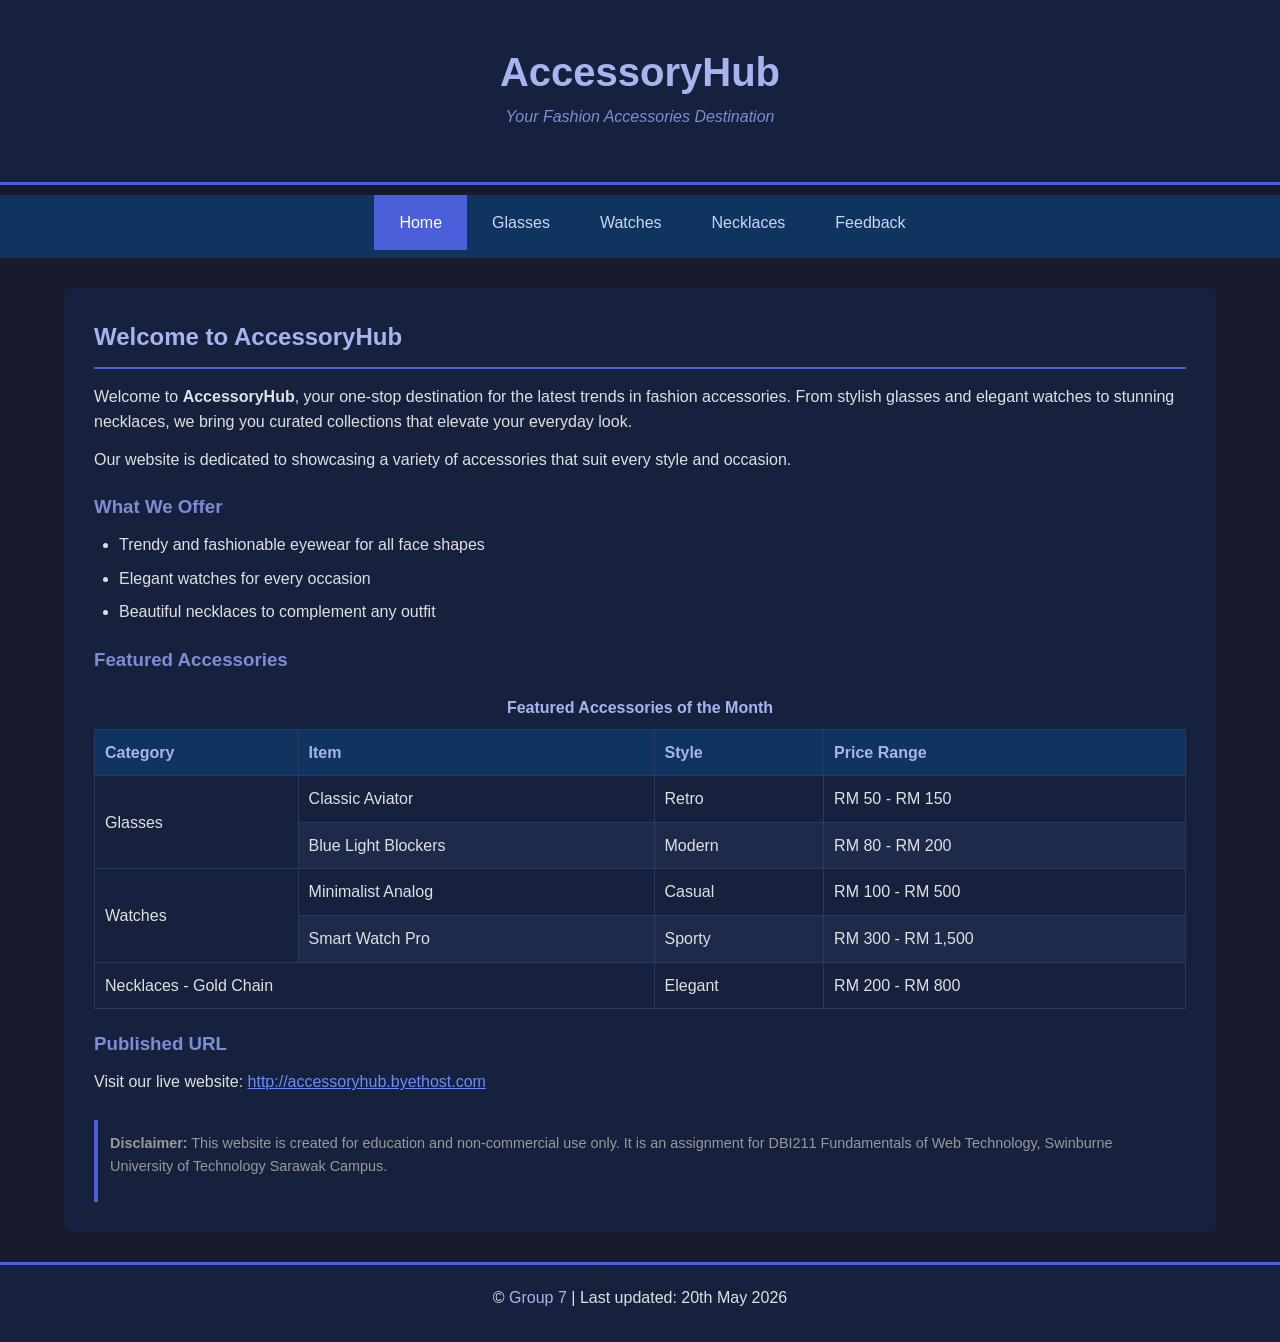
==== commit 9bb4d2f2: "Update index.html" ====
--- a/index.html
+++ b/index.html
@@ -3,17 +3,39 @@
 <head>
     <meta charset="UTF-8">
     <meta name="viewport" content="width=device-width, initial-scale=1.0">
-    <title>AccessoryHub - Your Fashion Accessories Destination</title>
-    <link rel="stylesheet" href="style.css">
+    <title>AccessoryHub</title>
+    <style>
+        * { margin: 0; padding: 0; box-sizing: border-box; }
+        body { font-family: 'Segoe UI', sans-serif; line-height: 1.6; color: #e0e0e0; background: #1a1a2e; }
+        header { background: #16213e; text-align: center; padding: 40px 20px; border-bottom: 3px solid #4a5fd9; }
+        header h1 { font-size: 2.5em; color: #a8b4f0; }
+        header p { color: #7b8ed4; font-style: italic; }
+        nav { background: #0f3460; position: sticky; top: 0; }
+        nav ul { list-style: none; display: flex; justify-content: center; flex-wrap: wrap; }
+        nav a { display: block; color: #c8d6f7; text-decoration: none; padding: 15px 25px; }
+        nav a:hover, nav a.active { background: #4a5fd9; color: #fff; }
+        article { max-width: 90%; margin: 30px auto; padding: 30px; background: #16213e; border-radius: 8px; }
+        h2 { color: #a8b4f0; border-bottom: 2px solid #4a5fd9; padding-bottom: 10px; margin-bottom: 15px; }
+        h3 { color: #7b8ed4; margin: 20px 0 10px; }
+        p { margin-bottom: 12px; }
+        ul, ol { margin: 10px 0 10px 25px; }
+        li { margin-bottom: 8px; }
+        table { width: 100%; border-collapse: collapse; margin: 20px 0; }
+        caption { color: #a8b4f0; font-weight: bold; margin-bottom: 8px; }
+        th, td { padding: 10px; border: 1px solid #2a3a5e; text-align: left; }
+        th { background: #0f3460; color: #a8b4f0; }
+        tr:nth-child(even) { background: #1e2a4a; }
+        .disclaimer { margin-top: 25px; padding: 12px; border-left: 4px solid #4a5fd9; color: #999; font-size: 0.9em; }
+        footer { background: #16213e; text-align: center; padding: 20px; border-top: 3px solid #4a5fd9; margin-top: 30px; }
+        footer a { color: #a8b4f0; text-decoration: none; }
+        a { color: #6b8df7; }
+    </style>
 </head>
 <body>
-    <!-- Header Section -->
     <header>
         <h1>AccessoryHub</h1>
-        <p class="tagline">Your Fashion Accessories Destination</p>
+        <p>Your Fashion Accessories Destination</p>
     </header>
-
-    <!-- Navigation Section -->
     <nav>
         <ul>
             <li><a href="index.html" class="active">Home</a></li>
@@ -23,13 +45,10 @@
             <li><a href="feedback.html">Feedback</a></li>
         </ul>
     </nav>
-
-    <!-- Primary Content -->
     <article>
         <h2>Welcome to AccessoryHub</h2>
         <p>Welcome to <strong>AccessoryHub</strong>, your one-stop destination for the latest trends in fashion accessories. From stylish glasses and elegant watches to stunning necklaces, we bring you curated collections that elevate your everyday look.</p>
-
-        <p>Our website is dedicated to showcasing a variety of accessories that suit every style and occasion. Whether you're looking for a classic timepiece, trendy eyewear, or a statement necklace, AccessoryHub has something for everyone.</p>
+        <p>Our website is dedicated to showcasing a variety of accessories that suit every style and occasion.</p>
 
         <h3>What We Offer</h3>
         <ul>
@@ -38,63 +57,30 @@
             <li>Beautiful necklaces to complement any outfit</li>
         </ul>
 
-        <h3 id="offers">Current Offers</h3>
-        <p>Check out our featured accessories below and explore each category to find your perfect match!</p>
-
-        <!-- Table for featured accessories -->
+        <h3>Featured Accessories</h3>
         <table>
             <caption>Featured Accessories of the Month</caption>
             <thead>
-                <tr>
-                    <th>Category</th>
-                    <th>Item</th>
-                    <th>Style</th>
-                    <th>Price Range</th>
-                </tr>
+                <tr><th>Category</th><th>Item</th><th>Style</th><th>Price Range</th></tr>
             </thead>
             <tbody>
-                <tr>
-                    <td rowspan="2">Glasses</td>
-                    <td>Classic Aviator</td>
-                    <td>Retro</td>
-                    <td>RM 50 - RM 150</td>
-                </tr>
-                <tr>
-                    <td>Blue Light Blockers</td>
-                    <td>Modern</td>
-                    <td>RM 80 - RM 200</td>
-                </tr>
-                <tr>
-                    <td rowspan="2">Watches</td>
-                    <td>Minimalist Analog</td>
-                    <td>Casual</td>
-                    <td>RM 100 - RM 500</td>
-                </tr>
-                <tr>
-                    <td>Smart Watch Pro</td>
-                    <td>Sporty</td>
-                    <td>RM 300 - RM 1500</td>
-                </tr>
-                <tr>
-                    <td colspan="2">Necklaces - Gold Chain Collection</td>
-                    <td>Elegant</td>
-                    <td>RM 200 - RM 800</td>
-                </tr>
+                <tr><td rowspan="2">Glasses</td><td>Classic Aviator</td><td>Retro</td><td>RM 50 - RM 150</td></tr>
+                <tr><td>Blue Light Blockers</td><td>Modern</td><td>RM 80 - RM 200</td></tr>
+                <tr><td rowspan="2">Watches</td><td>Minimalist Analog</td><td>Casual</td><td>RM 100 - RM 500</td></tr>
+                <tr><td>Smart Watch Pro</td><td>Sporty</td><td>RM 300 - RM 1,500</td></tr>
+                <tr><td colspan="2">Necklaces - Gold Chain</td><td>Elegant</td><td>RM 200 - RM 800</td></tr>
             </tbody>
         </table>
 
-        <h3>Published Website URL</h3>
-        <p>Visit our live website: <a href="http://accessoryhub.byethost.com" target="_blank">http://accessoryhub.byethost.com</a></p>
+        <h3>Published URL</h3>
+        <p>Visit our live website: <a href="#">http://accessoryhub.byethost.com</a></p>
 
-        <!-- Disclaimer -->
         <div class="disclaimer">
-            <p><strong>Disclaimer:</strong> This website is created for education and non-commercial use only. It is an assignment for completion of unit, DBI211 Fundamentals of Web Technology based on the Foundation (IT/Multimedia) course from Swinburne University of Technology Sarawak Campus.</p>
+            <p><strong>Disclaimer:</strong> This website is created for education and non-commercial use only. It is an assignment for DBI211 Fundamentals of Web Technology, Swinburne University of Technology Sarawak Campus.</p>
         </div>
     </article>
-
-    <!-- Footer Section -->
     <footer>
         <p>&copy; <a href="about.html">Group 7</a> | Last updated: 20th May 2026</p>
     </footer>
 </body>
-</html>+</html>
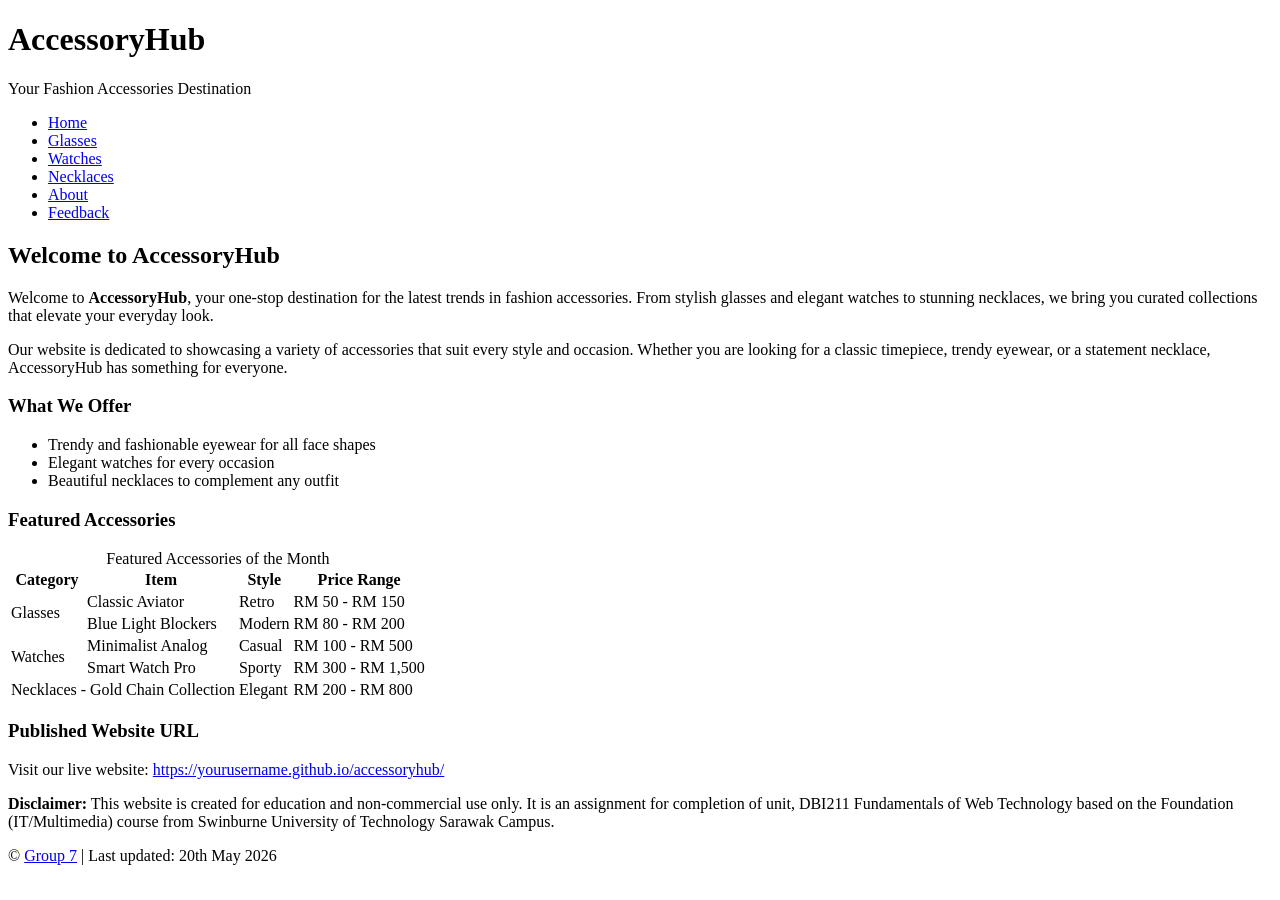
==== commit e55b7d21: "Update index.html" ====
--- a/index.html
+++ b/index.html
@@ -3,38 +3,13 @@
 <head>
     <meta charset="UTF-8">
     <meta name="viewport" content="width=device-width, initial-scale=1.0">
-    <title>AccessoryHub</title>
-    <style>
-        * { margin: 0; padding: 0; box-sizing: border-box; }
-        body { font-family: 'Segoe UI', sans-serif; line-height: 1.6; color: #e0e0e0; background: #1a1a2e; }
-        header { background: #16213e; text-align: center; padding: 40px 20px; border-bottom: 3px solid #4a5fd9; }
-        header h1 { font-size: 2.5em; color: #a8b4f0; }
-        header p { color: #7b8ed4; font-style: italic; }
-        nav { background: #0f3460; position: sticky; top: 0; }
-        nav ul { list-style: none; display: flex; justify-content: center; flex-wrap: wrap; }
-        nav a { display: block; color: #c8d6f7; text-decoration: none; padding: 15px 25px; }
-        nav a:hover, nav a.active { background: #4a5fd9; color: #fff; }
-        article { max-width: 90%; margin: 30px auto; padding: 30px; background: #16213e; border-radius: 8px; }
-        h2 { color: #a8b4f0; border-bottom: 2px solid #4a5fd9; padding-bottom: 10px; margin-bottom: 15px; }
-        h3 { color: #7b8ed4; margin: 20px 0 10px; }
-        p { margin-bottom: 12px; }
-        ul, ol { margin: 10px 0 10px 25px; }
-        li { margin-bottom: 8px; }
-        table { width: 100%; border-collapse: collapse; margin: 20px 0; }
-        caption { color: #a8b4f0; font-weight: bold; margin-bottom: 8px; }
-        th, td { padding: 10px; border: 1px solid #2a3a5e; text-align: left; }
-        th { background: #0f3460; color: #a8b4f0; }
-        tr:nth-child(even) { background: #1e2a4a; }
-        .disclaimer { margin-top: 25px; padding: 12px; border-left: 4px solid #4a5fd9; color: #999; font-size: 0.9em; }
-        footer { background: #16213e; text-align: center; padding: 20px; border-top: 3px solid #4a5fd9; margin-top: 30px; }
-        footer a { color: #a8b4f0; text-decoration: none; }
-        a { color: #6b8df7; }
-    </style>
+    <title>AccessoryHub - Home</title>
+    <link rel="stylesheet" href="style.css">
 </head>
 <body>
     <header>
         <h1>AccessoryHub</h1>
-        <p>Your Fashion Accessories Destination</p>
+        <p class="tagline">Your Fashion Accessories Destination</p>
     </header>
     <nav>
         <ul>
@@ -42,13 +17,14 @@
             <li><a href="glasses.html">Glasses</a></li>
             <li><a href="watches.html">Watches</a></li>
             <li><a href="necklaces.html">Necklaces</a></li>
+            <li><a href="about.html">About</a></li>
             <li><a href="feedback.html">Feedback</a></li>
         </ul>
     </nav>
     <article>
         <h2>Welcome to AccessoryHub</h2>
         <p>Welcome to <strong>AccessoryHub</strong>, your one-stop destination for the latest trends in fashion accessories. From stylish glasses and elegant watches to stunning necklaces, we bring you curated collections that elevate your everyday look.</p>
-        <p>Our website is dedicated to showcasing a variety of accessories that suit every style and occasion.</p>
+        <p>Our website is dedicated to showcasing a variety of accessories that suit every style and occasion. Whether you are looking for a classic timepiece, trendy eyewear, or a statement necklace, AccessoryHub has something for everyone.</p>
 
         <h3>What We Offer</h3>
         <ul>
@@ -61,22 +37,49 @@
         <table>
             <caption>Featured Accessories of the Month</caption>
             <thead>
-                <tr><th>Category</th><th>Item</th><th>Style</th><th>Price Range</th></tr>
+                <tr>
+                    <th>Category</th>
+                    <th>Item</th>
+                    <th>Style</th>
+                    <th>Price Range</th>
+                </tr>
             </thead>
             <tbody>
-                <tr><td rowspan="2">Glasses</td><td>Classic Aviator</td><td>Retro</td><td>RM 50 - RM 150</td></tr>
-                <tr><td>Blue Light Blockers</td><td>Modern</td><td>RM 80 - RM 200</td></tr>
-                <tr><td rowspan="2">Watches</td><td>Minimalist Analog</td><td>Casual</td><td>RM 100 - RM 500</td></tr>
-                <tr><td>Smart Watch Pro</td><td>Sporty</td><td>RM 300 - RM 1,500</td></tr>
-                <tr><td colspan="2">Necklaces - Gold Chain</td><td>Elegant</td><td>RM 200 - RM 800</td></tr>
+                <tr>
+                    <td rowspan="2">Glasses</td>
+                    <td>Classic Aviator</td>
+                    <td>Retro</td>
+                    <td>RM 50 - RM 150</td>
+                </tr>
+                <tr>
+                    <td>Blue Light Blockers</td>
+                    <td>Modern</td>
+                    <td>RM 80 - RM 200</td>
+                </tr>
+                <tr>
+                    <td rowspan="2">Watches</td>
+                    <td>Minimalist Analog</td>
+                    <td>Casual</td>
+                    <td>RM 100 - RM 500</td>
+                </tr>
+                <tr>
+                    <td>Smart Watch Pro</td>
+                    <td>Sporty</td>
+                    <td>RM 300 - RM 1,500</td>
+                </tr>
+                <tr>
+                    <td colspan="2">Necklaces - Gold Chain Collection</td>
+                    <td>Elegant</td>
+                    <td>RM 200 - RM 800</td>
+                </tr>
             </tbody>
         </table>
 
-        <h3>Published URL</h3>
-        <p>Visit our live website: <a href="#">http://accessoryhub.byethost.com</a></p>
+        <h3>Published Website URL</h3>
+        <p>Visit our live website: <a href="https://yourusername.github.io/accessoryhub/" target="_blank">https://yourusername.github.io/accessoryhub/</a></p>
 
         <div class="disclaimer">
-            <p><strong>Disclaimer:</strong> This website is created for education and non-commercial use only. It is an assignment for DBI211 Fundamentals of Web Technology, Swinburne University of Technology Sarawak Campus.</p>
+            <p><strong>Disclaimer:</strong> This website is created for education and non-commercial use only. It is an assignment for completion of unit, DBI211 Fundamentals of Web Technology based on the Foundation (IT/Multimedia) course from Swinburne University of Technology Sarawak Campus.</p>
         </div>
     </article>
     <footer>
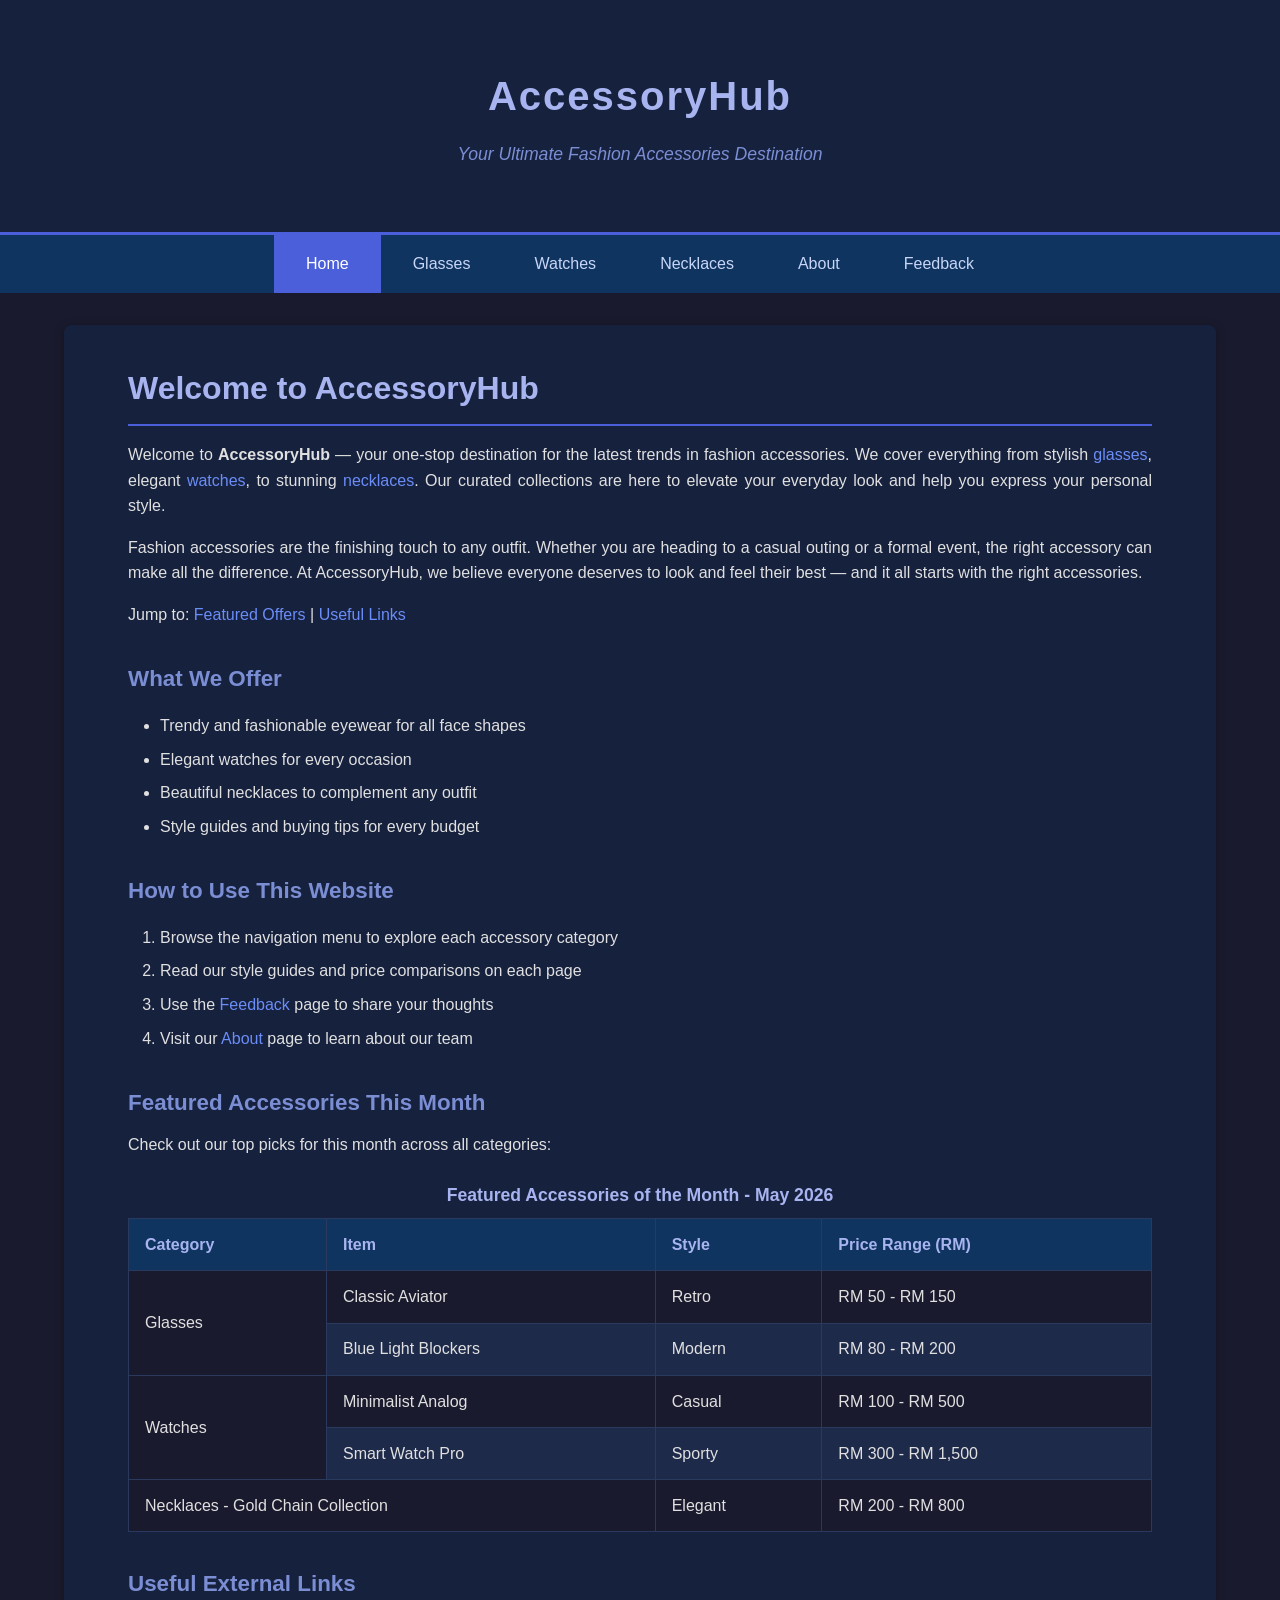
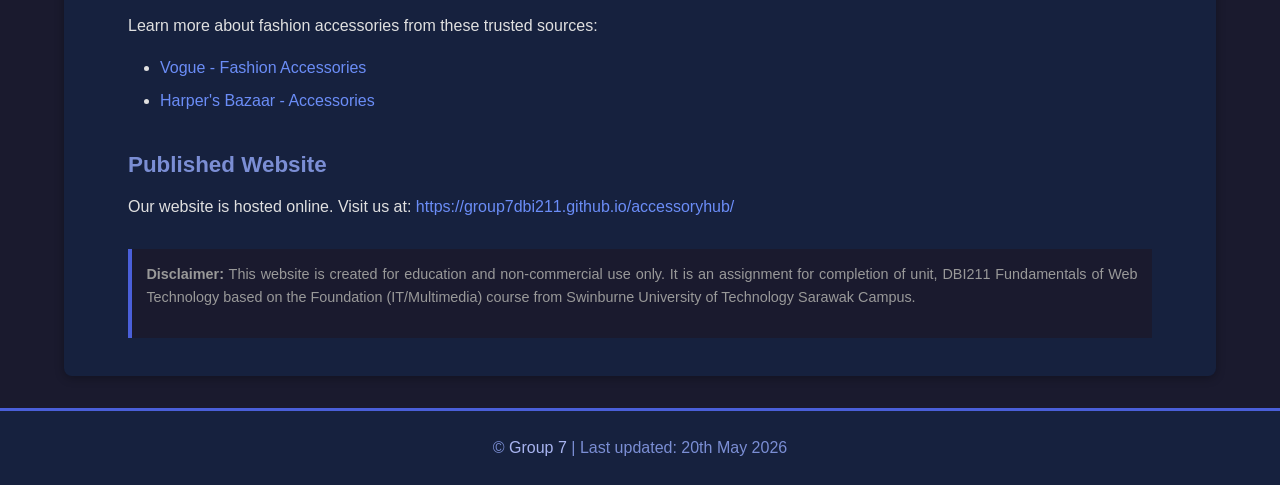
==== commit fb7ccb98: "Update index.html" ====
--- a/index.html
+++ b/index.html
@@ -1,16 +1,22 @@
+
 <!DOCTYPE html>
 <html lang="en">
 <head>
     <meta charset="UTF-8">
     <meta name="viewport" content="width=device-width, initial-scale=1.0">
     <title>AccessoryHub - Home</title>
+    <!-- External stylesheet as required -->
     <link rel="stylesheet" href="style.css">
 </head>
 <body>
+
+    <!-- Header Section -->
     <header>
         <h1>AccessoryHub</h1>
-        <p class="tagline">Your Fashion Accessories Destination</p>
+        <p class="tagline">Your Ultimate Fashion Accessories Destination</p>
     </header>
+
+    <!-- Navigation / Menu Section - using unordered list as required -->
     <nav>
         <ul>
             <li><a href="index.html" class="active">Home</a></li>
@@ -21,31 +27,63 @@
             <li><a href="feedback.html">Feedback</a></li>
         </ul>
     </nav>
+
+    <!-- Primary Content / Article Section -->
     <article>
         <h2>Welcome to AccessoryHub</h2>
-        <p>Welcome to <strong>AccessoryHub</strong>, your one-stop destination for the latest trends in fashion accessories. From stylish glasses and elegant watches to stunning necklaces, we bring you curated collections that elevate your everyday look.</p>
-        <p>Our website is dedicated to showcasing a variety of accessories that suit every style and occasion. Whether you are looking for a classic timepiece, trendy eyewear, or a statement necklace, AccessoryHub has something for everyone.</p>
+
+        <!-- Introduction as required -->
+        <p>
+            Welcome to <strong>AccessoryHub</strong> &mdash; your one-stop destination for the latest trends in fashion accessories.
+            We cover everything from stylish <a href="glasses.html">glasses</a>, elegant <a href="watches.html">watches</a>,
+            to stunning <a href="necklaces.html">necklaces</a>. Our curated collections are here to elevate your everyday look
+            and help you express your personal style.
+        </p>
+        <p>
+            Fashion accessories are the finishing touch to any outfit. Whether you are heading to a casual outing or a formal
+            event, the right accessory can make all the difference. At AccessoryHub, we believe everyone deserves to look and
+            feel their best &mdash; and it all starts with the right accessories.
+        </p>
+
+        <!-- Internal link to a section on this page -->
+        <p>Jump to: <a href="#offers">Featured Offers</a> | <a href="#external">Useful Links</a></p>
 
         <h3>What We Offer</h3>
+        <!-- Unordered list as required -->
         <ul>
             <li>Trendy and fashionable eyewear for all face shapes</li>
             <li>Elegant watches for every occasion</li>
             <li>Beautiful necklaces to complement any outfit</li>
+            <li>Style guides and buying tips for every budget</li>
         </ul>
 
-        <h3>Featured Accessories</h3>
+        <h3>How to Use This Website</h3>
+        <!-- Ordered list as required -->
+        <ol>
+            <li>Browse the navigation menu to explore each accessory category</li>
+            <li>Read our style guides and price comparisons on each page</li>
+            <li>Use the <a href="feedback.html">Feedback</a> page to share your thoughts</li>
+            <li>Visit our <a href="about.html">About</a> page to learn about our team</li>
+        </ol>
+
+        <!-- Featured Offers Section with ID for internal link -->
+        <h3 id="offers">Featured Accessories This Month</h3>
+        <p>Check out our top picks for this month across all categories:</p>
+
+        <!-- Well-formatted table with caption, thead, tbody, rowspan, colspan as required -->
         <table>
-            <caption>Featured Accessories of the Month</caption>
+            <caption>Featured Accessories of the Month - May 2026</caption>
             <thead>
                 <tr>
                     <th>Category</th>
                     <th>Item</th>
                     <th>Style</th>
-                    <th>Price Range</th>
+                    <th>Price Range (RM)</th>
                 </tr>
             </thead>
             <tbody>
                 <tr>
+                    <!-- rowspan used here -->
                     <td rowspan="2">Glasses</td>
                     <td>Classic Aviator</td>
                     <td>Retro</td>
@@ -68,6 +106,7 @@
                     <td>RM 300 - RM 1,500</td>
                 </tr>
                 <tr>
+                    <!-- colspan used here -->
                     <td colspan="2">Necklaces - Gold Chain Collection</td>
                     <td>Elegant</td>
                     <td>RM 200 - RM 800</td>
@@ -75,15 +114,38 @@
             </tbody>
         </table>
 
-        <h3>Published Website URL</h3>
-        <p>Visit our live website: <a href="https://yourusername.github.io/accessoryhub/" target="_blank">https://yourusername.github.io/accessoryhub/</a></p>
+        <!-- External links section with ID for internal link -->
+        <h3 id="external">Useful External Links</h3>
+        <p>Learn more about fashion accessories from these trusted sources:</p>
+        <ul>
+            <!-- Minimum 2 external links opening in new window as required -->
+            <li><a href="https://www.vogue.com/fashion/accessories" target="_blank" rel="noopener noreferrer">Vogue - Fashion Accessories</a></li>
+            <li><a href="https://www.harpersbazaar.com/fashion/accessories/" target="_blank" rel="noopener noreferrer">Harper's Bazaar - Accessories</a></li>
+        </ul>
 
+        <!-- Published URL as required -->
+        <h3>Published Website</h3>
+        <p>Our website is hosted online. Visit us at:
+            <!-- Replace with your actual GitHub Pages URL -->
+            <a href="https://group7dbi211.github.io/accessoryhub/" target="_blank" rel="noopener noreferrer">
+                https://group7dbi211.github.io/accessoryhub/
+            </a>
+        </p>
+
+        <!-- Disclaimer as required - NOT in footer -->
         <div class="disclaimer">
-            <p><strong>Disclaimer:</strong> This website is created for education and non-commercial use only. It is an assignment for completion of unit, DBI211 Fundamentals of Web Technology based on the Foundation (IT/Multimedia) course from Swinburne University of Technology Sarawak Campus.</p>
+            <p><strong>Disclaimer:</strong> This website is created for education and non-commercial use only.
+            It is an assignment for completion of unit, DBI211 Fundamentals of Web Technology based on the
+            Foundation (IT/Multimedia) course from Swinburne University of Technology Sarawak Campus.</p>
         </div>
+
     </article>
+
+    <!-- Footer Section -->
     <footer>
+        <!-- Group 7 links to about.html as required -->
         <p>&copy; <a href="about.html">Group 7</a> | Last updated: 20th May 2026</p>
     </footer>
+
 </body>
 </html>
--- a/style.css
+++ b/style.css
@@ -0,0 +1,188 @@
+/* AccessoryHub - Main Stylesheet
+   DBI211 Assignment 2 - Semester 1, 2026
+   Group 7: Jaden, XiKai, Juhair */
+
+* { margin: 0; padding: 0; box-sizing: border-box; }
+html { font-size: 100%; }
+body {
+    font-family: 'Segoe UI', Tahoma, Geneva, Verdana, sans-serif;
+    line-height: 1.6;
+    color: #e0e0e0;
+    background-color: #1a1a2e;
+    min-height: 100vh;
+}
+
+/* Header */
+header {
+    background-color: #16213e;
+    color: #a8b4f0;
+    text-align: center;
+    padding: 5% 3%;
+    border-bottom: 3px solid #4a5fd9;
+}
+header h1 { font-size: 2.5em; letter-spacing: 2px; margin-bottom: 0.3em; }
+header .tagline { font-size: 1.1em; font-style: italic; color: #7b8ed4; }
+
+/* Navigation */
+nav {
+    background-color: #0f3460;
+    position: sticky;
+    top: 0;
+    z-index: 100;
+}
+nav ul {
+    list-style: none;
+    display: flex;
+    flex-wrap: wrap;
+    justify-content: center;
+}
+nav ul li a {
+    display: block;
+    color: #c8d6f7;
+    text-decoration: none;
+    padding: 1em 2em;
+    transition: background-color 0.3s, color 0.3s;
+}
+nav ul li a:hover, nav ul li a.active {
+    background-color: #4a5fd9;
+    color: #ffffff;
+}
+
+/* Main Content */
+article {
+    max-width: 90%;
+    margin: 2em auto;
+    padding: 3% 5%;
+    background-color: #16213e;
+    border-radius: 8px;
+    box-shadow: 0 2px 10px rgba(0,0,0,0.3);
+}
+article h2 {
+    color: #a8b4f0;
+    font-size: 2em;
+    margin-bottom: 0.5em;
+    border-bottom: 2px solid #4a5fd9;
+    padding-bottom: 0.3em;
+}
+article h3 {
+    color: #7b8ed4;
+    font-size: 1.4em;
+    margin-top: 1.5em;
+    margin-bottom: 0.5em;
+}
+article p { margin-bottom: 1em; text-align: justify; }
+article ul, article ol { margin: 1em 0 1em 2em; }
+article li { margin-bottom: 0.5em; }
+article a { color: #6b8df7; text-decoration: none; }
+article a:hover { text-decoration: underline; color: #a8b4f0; }
+
+/* Definition Lists */
+dl { margin: 1em 0; }
+dt { font-weight: bold; color: #a8b4f0; margin-top: 0.8em; }
+dd { margin-left: 1.5em; margin-bottom: 0.5em; color: #c0c0c0; }
+
+/* Tables */
+table {
+    width: 100%;
+    border-collapse: collapse;
+    margin: 1.5em 0;
+    background-color: #1a1a2e;
+}
+caption { font-weight: bold; color: #a8b4f0; margin-bottom: 0.5em; font-size: 1.1em; }
+th, td { padding: 0.8em 1em; text-align: left; border: 1px solid #2a3a5e; }
+th { background-color: #0f3460; color: #a8b4f0; }
+tr:nth-child(even) { background-color: #1e2a4a; }
+tr:hover { background-color: #2a3a6e; }
+
+/* Images and Figures */
+figure { margin: 1.5em 0; text-align: center; }
+figure img { max-width: 100%; height: auto; border-radius: 5px; border: 2px solid #4a5fd9; }
+figcaption { font-style: italic; color: #7b8ed4; margin-top: 0.5em; }
+
+/* Team Member Section */
+.team-member {
+    background-color: #1a1a2e;
+    border: 1px solid #2a3a5e;
+    border-radius: 8px;
+    padding: 1.5em;
+    margin: 1.5em 0;
+    text-align: center;
+}
+.team-member img {
+    width: 150px;
+    height: 150px;
+    border-radius: 50%;
+    object-fit: cover;
+    border: 3px solid #4a5fd9;
+    margin-bottom: 1em;
+}
+.team-member h4 { color: #a8b4f0; font-size: 1.3em; margin-bottom: 0.3em; }
+
+/* Forms */
+form { margin: 1.5em 0; }
+fieldset {
+    border: 2px solid #4a5fd9;
+    border-radius: 8px;
+    padding: 1.5em;
+    margin-bottom: 1.5em;
+}
+legend { color: #a8b4f0; font-weight: bold; font-size: 1.1em; padding: 0 0.5em; }
+label { display: block; margin-top: 1em; margin-bottom: 0.3em; color: #c8d6f7; font-weight: bold; }
+input[type="text"], input[type="email"], input[type="tel"], select, textarea {
+    width: 100%;
+    padding: 0.7em;
+    border: 1px solid #2a3a5e;
+    border-radius: 5px;
+    background-color: #1a1a2e;
+    color: #e0e0e0;
+    font-size: 1em;
+}
+input:focus, select:focus, textarea:focus {
+    outline: none;
+    border-color: #4a5fd9;
+    box-shadow: 0 0 5px rgba(74, 95, 217, 0.3);
+}
+.radio-group, .checkbox-group { margin: 0.5em 0 1em 0; }
+.radio-group label, .checkbox-group label { display: inline; font-weight: normal; margin-right: 1.5em; }
+.form-buttons { margin-top: 1.5em; text-align: center; }
+.form-buttons button {
+    padding: 0.8em 2em;
+    margin: 0 0.5em;
+    border: none;
+    border-radius: 5px;
+    font-size: 1em;
+    cursor: pointer;
+}
+.form-buttons button[type="submit"] { background-color: #4a5fd9; color: #fff; }
+.form-buttons button[type="submit"]:hover { background-color: #3a4fc9; }
+.form-buttons button[type="reset"] { background-color: #555; color: #fff; }
+.form-buttons button[type="reset"]:hover { background-color: #777; }
+
+/* Disclaimer */
+.disclaimer {
+    margin-top: 2em;
+    padding: 1em;
+    background-color: #1a1a2e;
+    border-left: 4px solid #4a5fd9;
+    font-size: 0.9em;
+    color: #999;
+}
+
+/* Footer */
+footer {
+    background-color: #16213e;
+    color: #7b8ed4;
+    text-align: center;
+    padding: 1.5em;
+    border-top: 3px solid #4a5fd9;
+    margin-top: 2em;
+}
+footer a { color: #a8b4f0; text-decoration: none; }
+footer a:hover { text-decoration: underline; }
+
+/* Responsive */
+@media screen and (max-width: 768px) {
+    nav ul { flex-direction: column; align-items: center; }
+    article { max-width: 95%; padding: 3%; }
+    th, td { padding: 0.5em; font-size: 0.9em; }
+}
